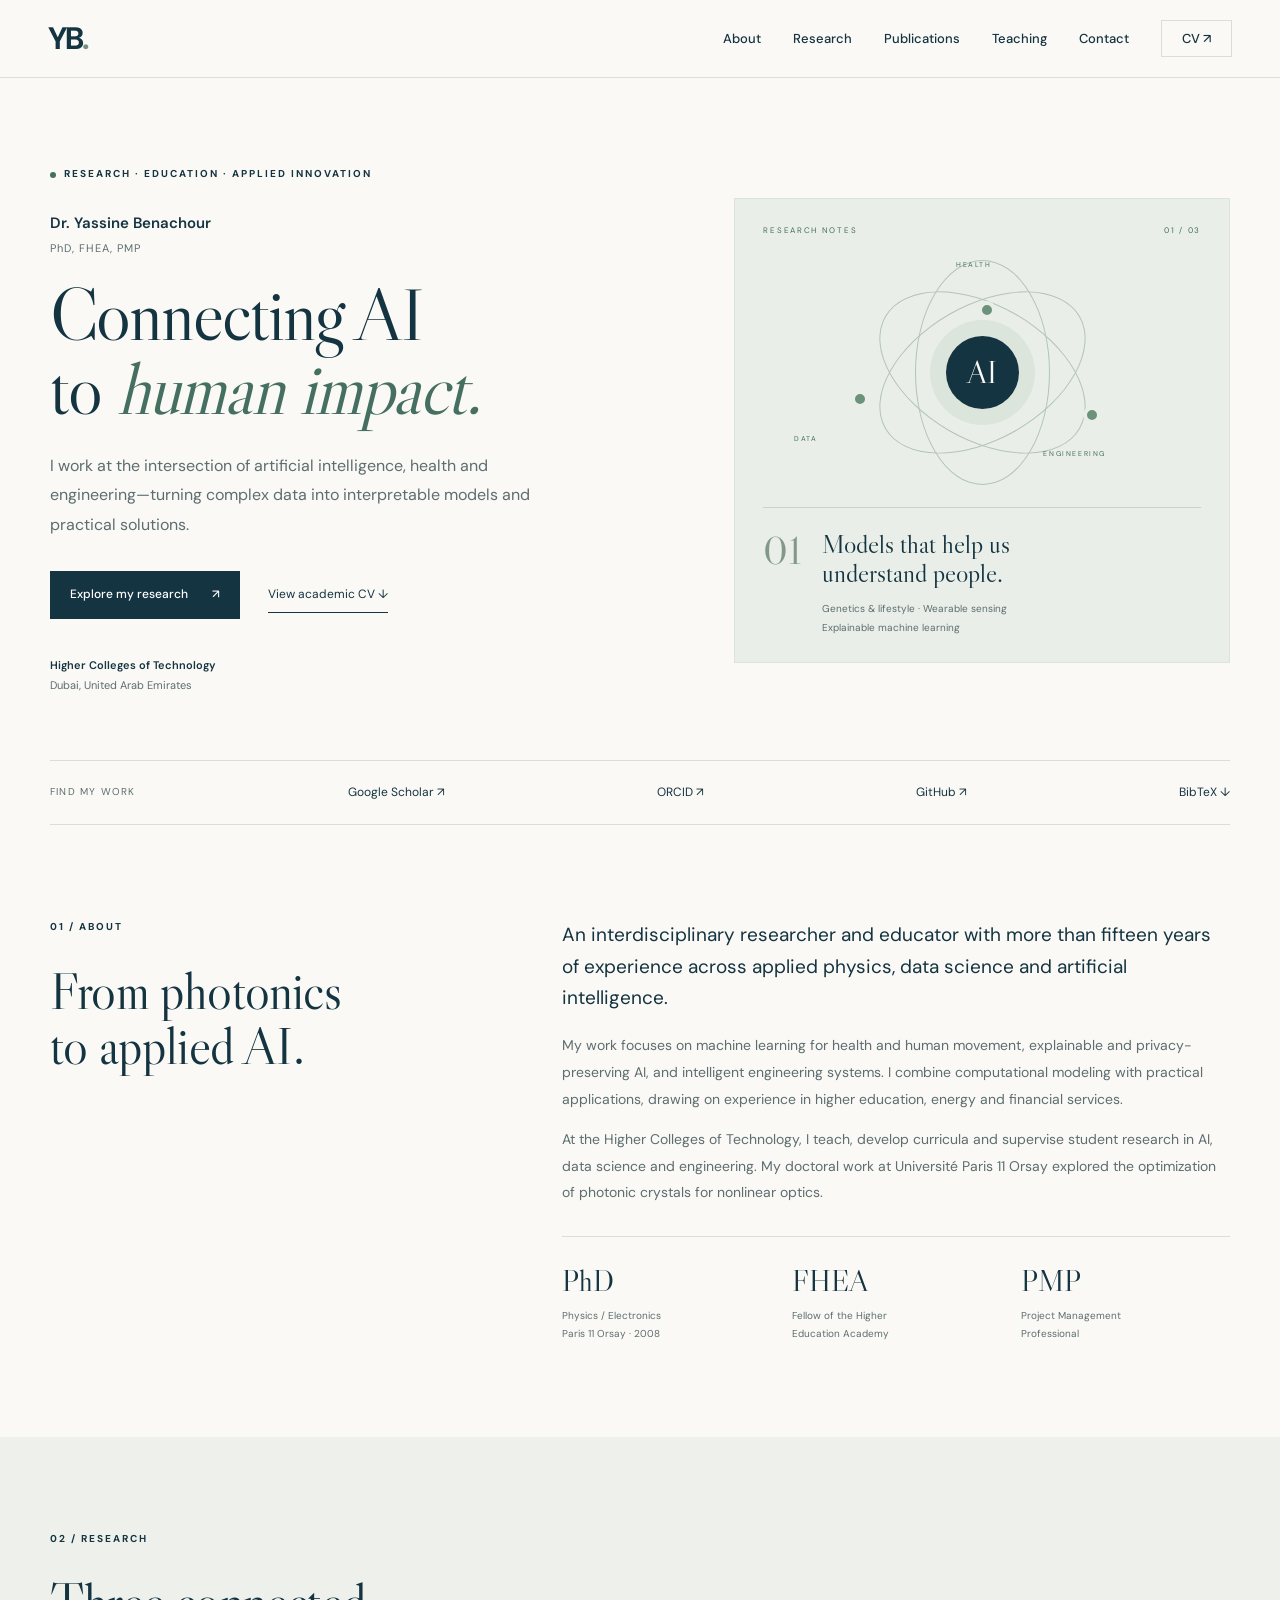
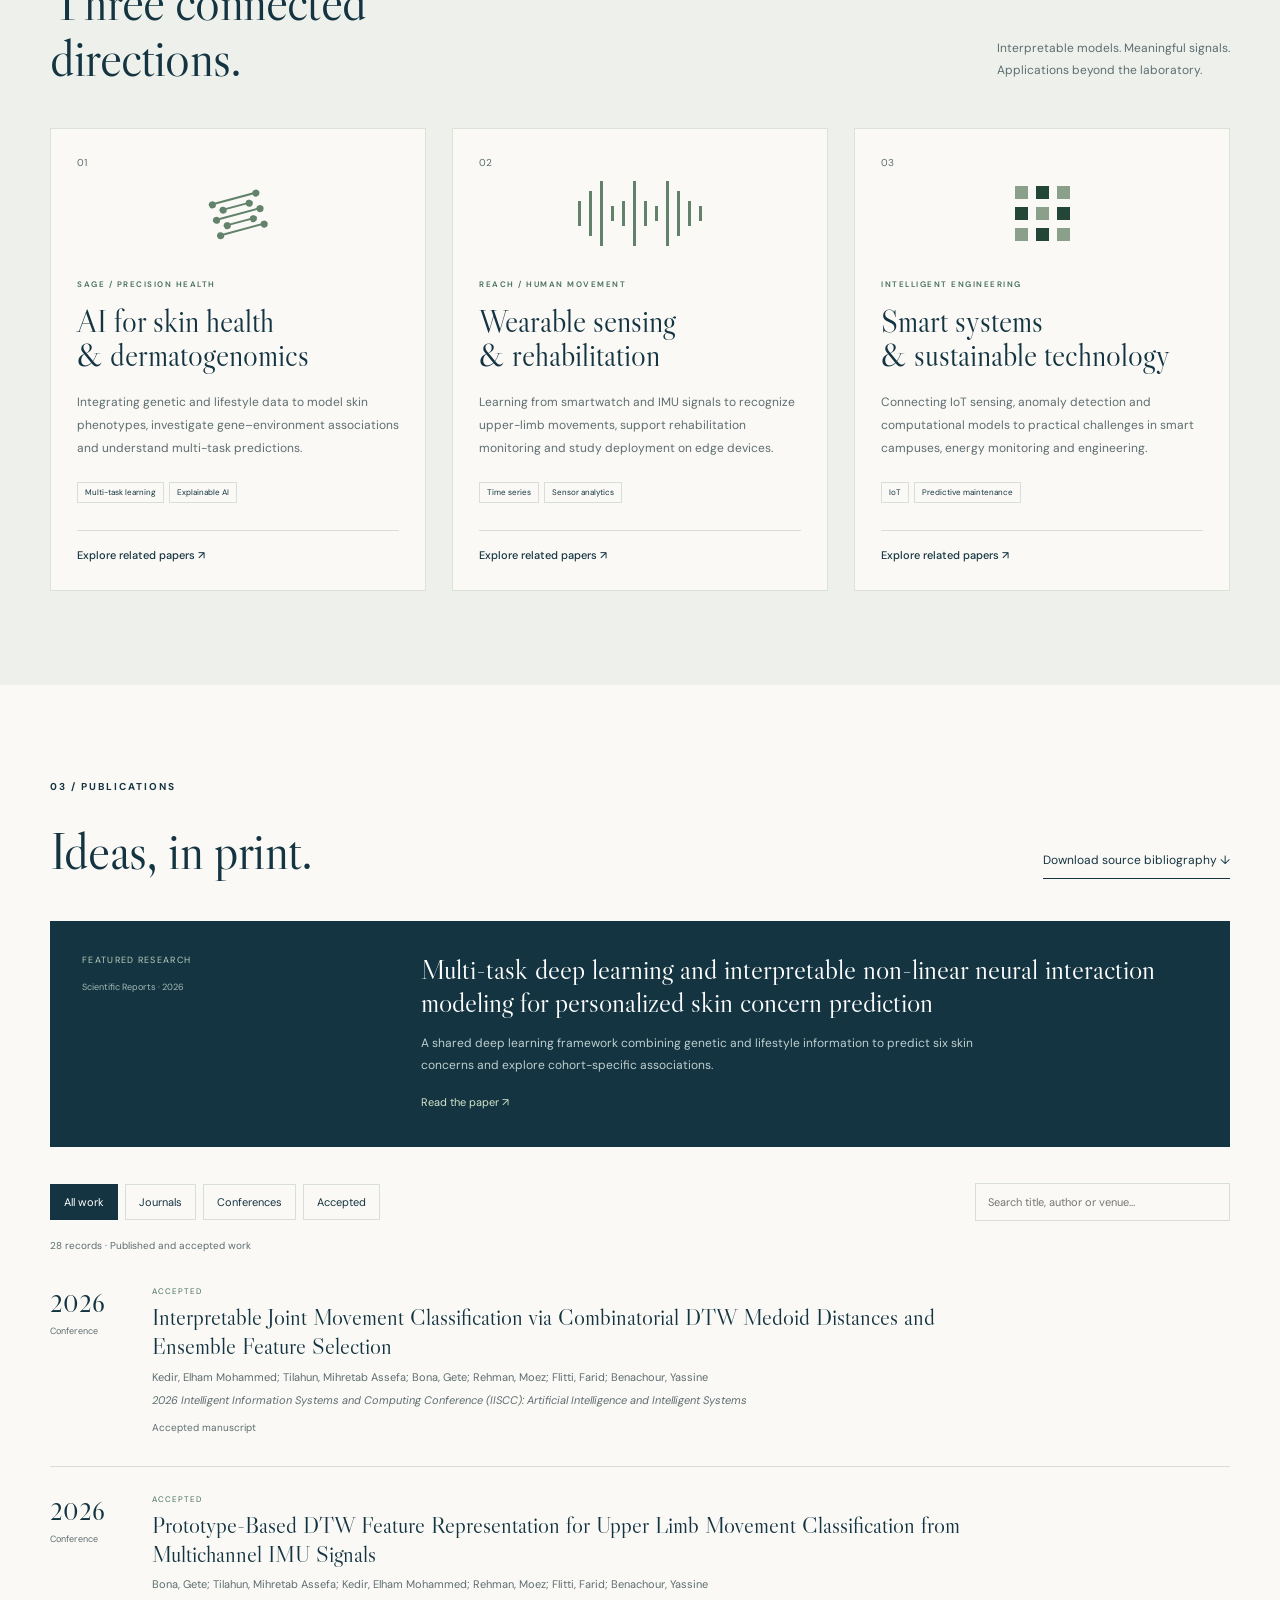
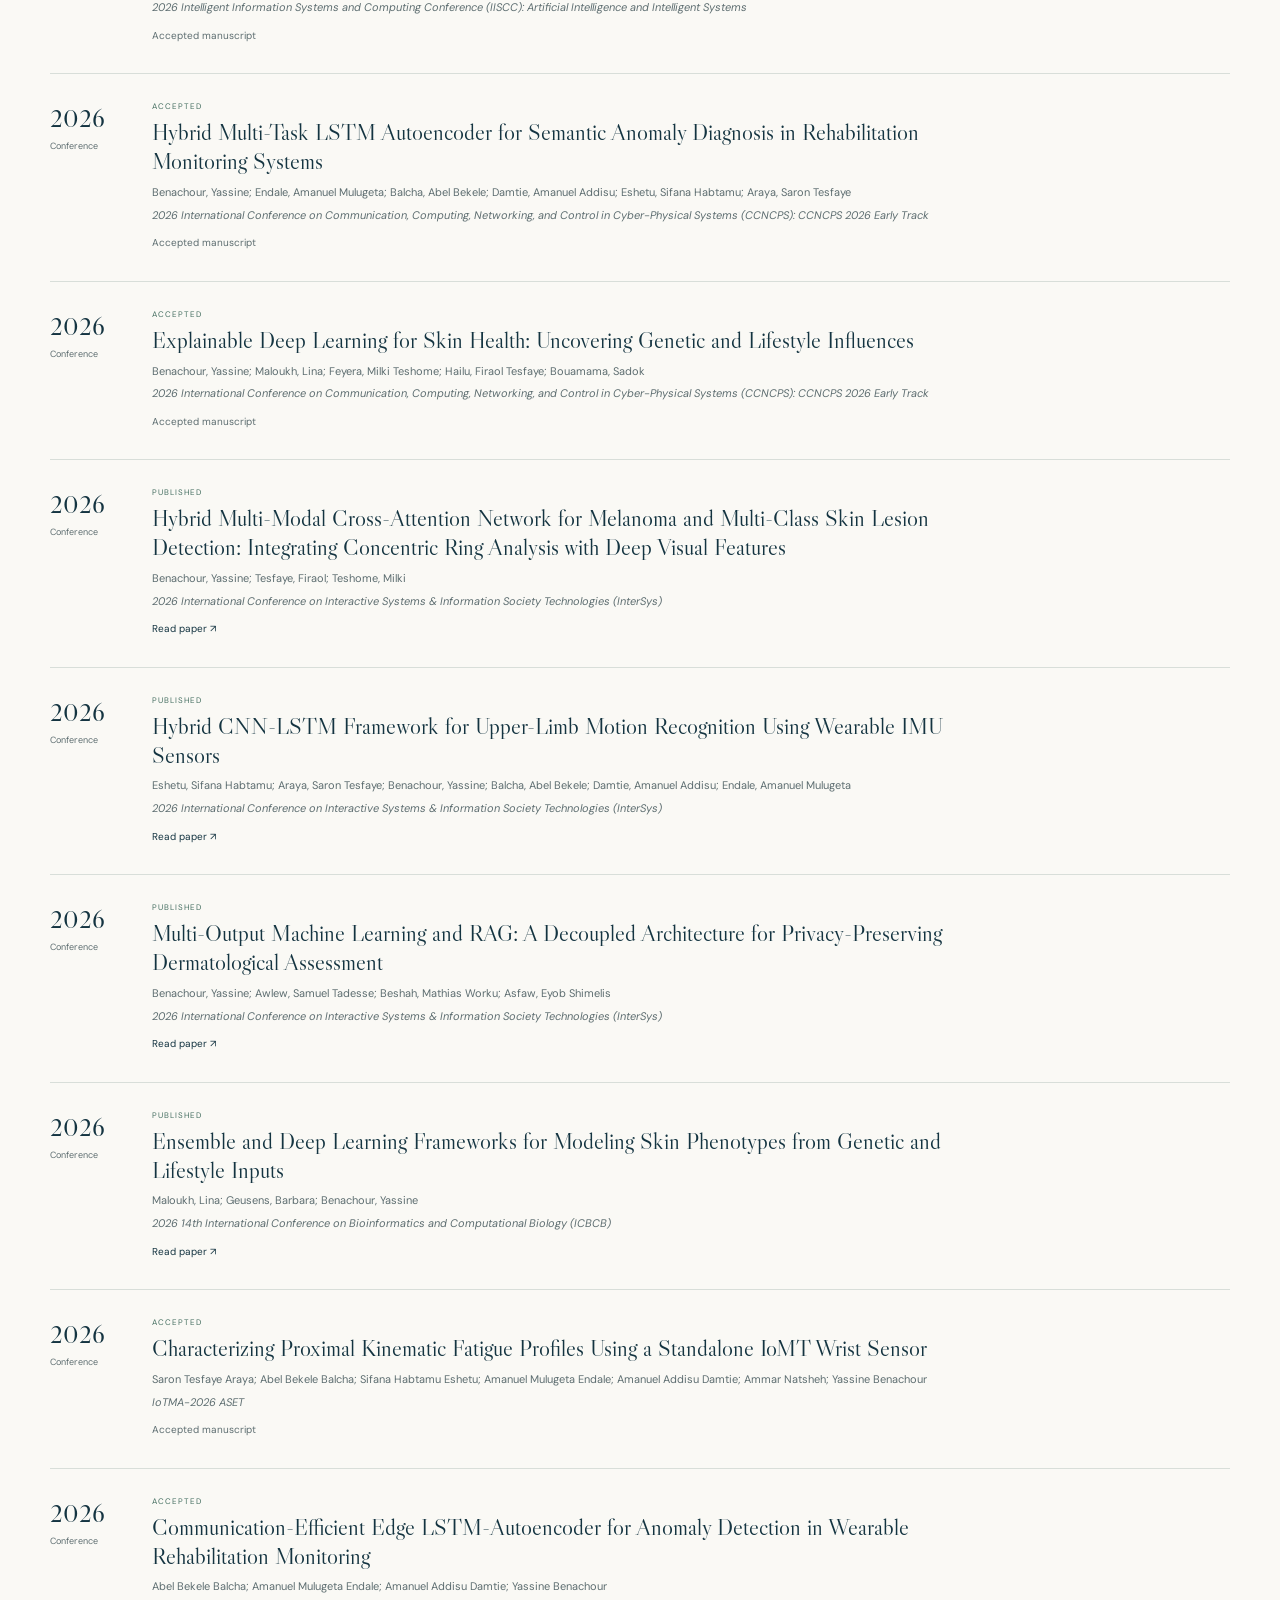
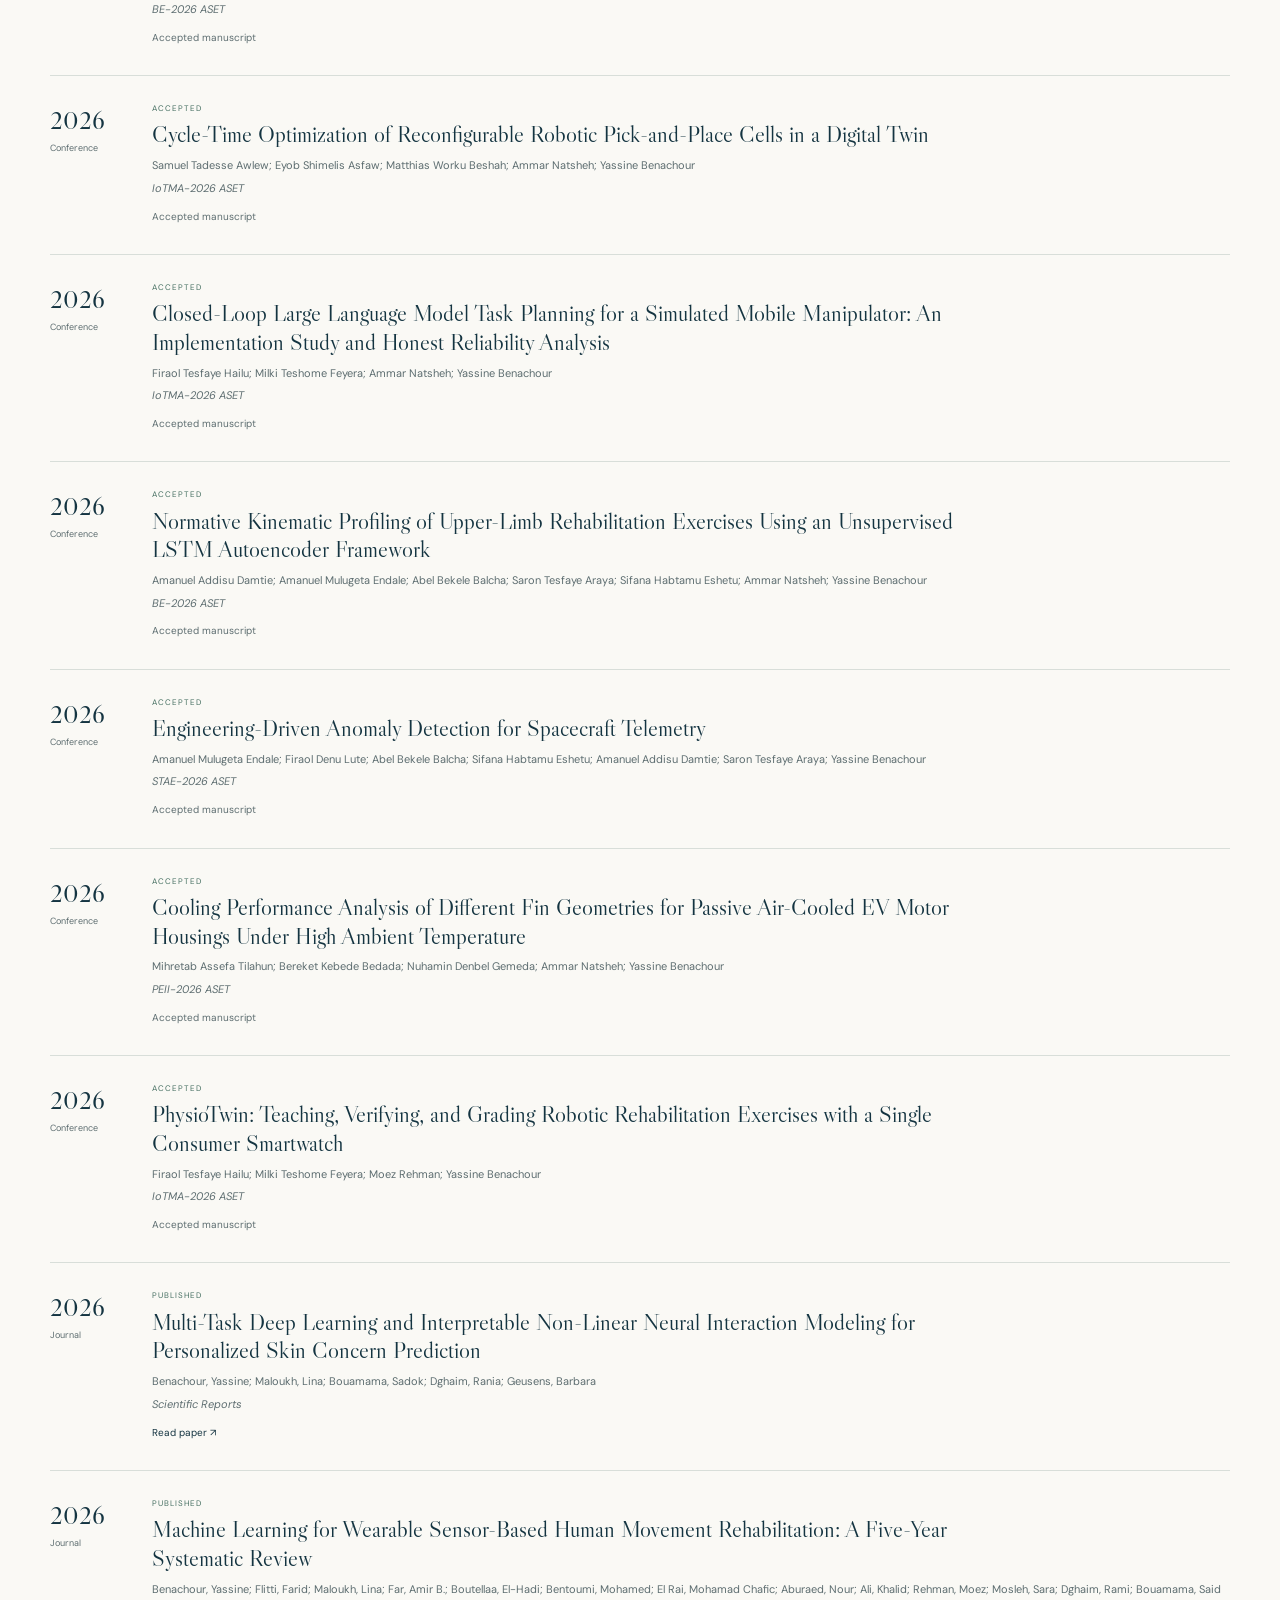
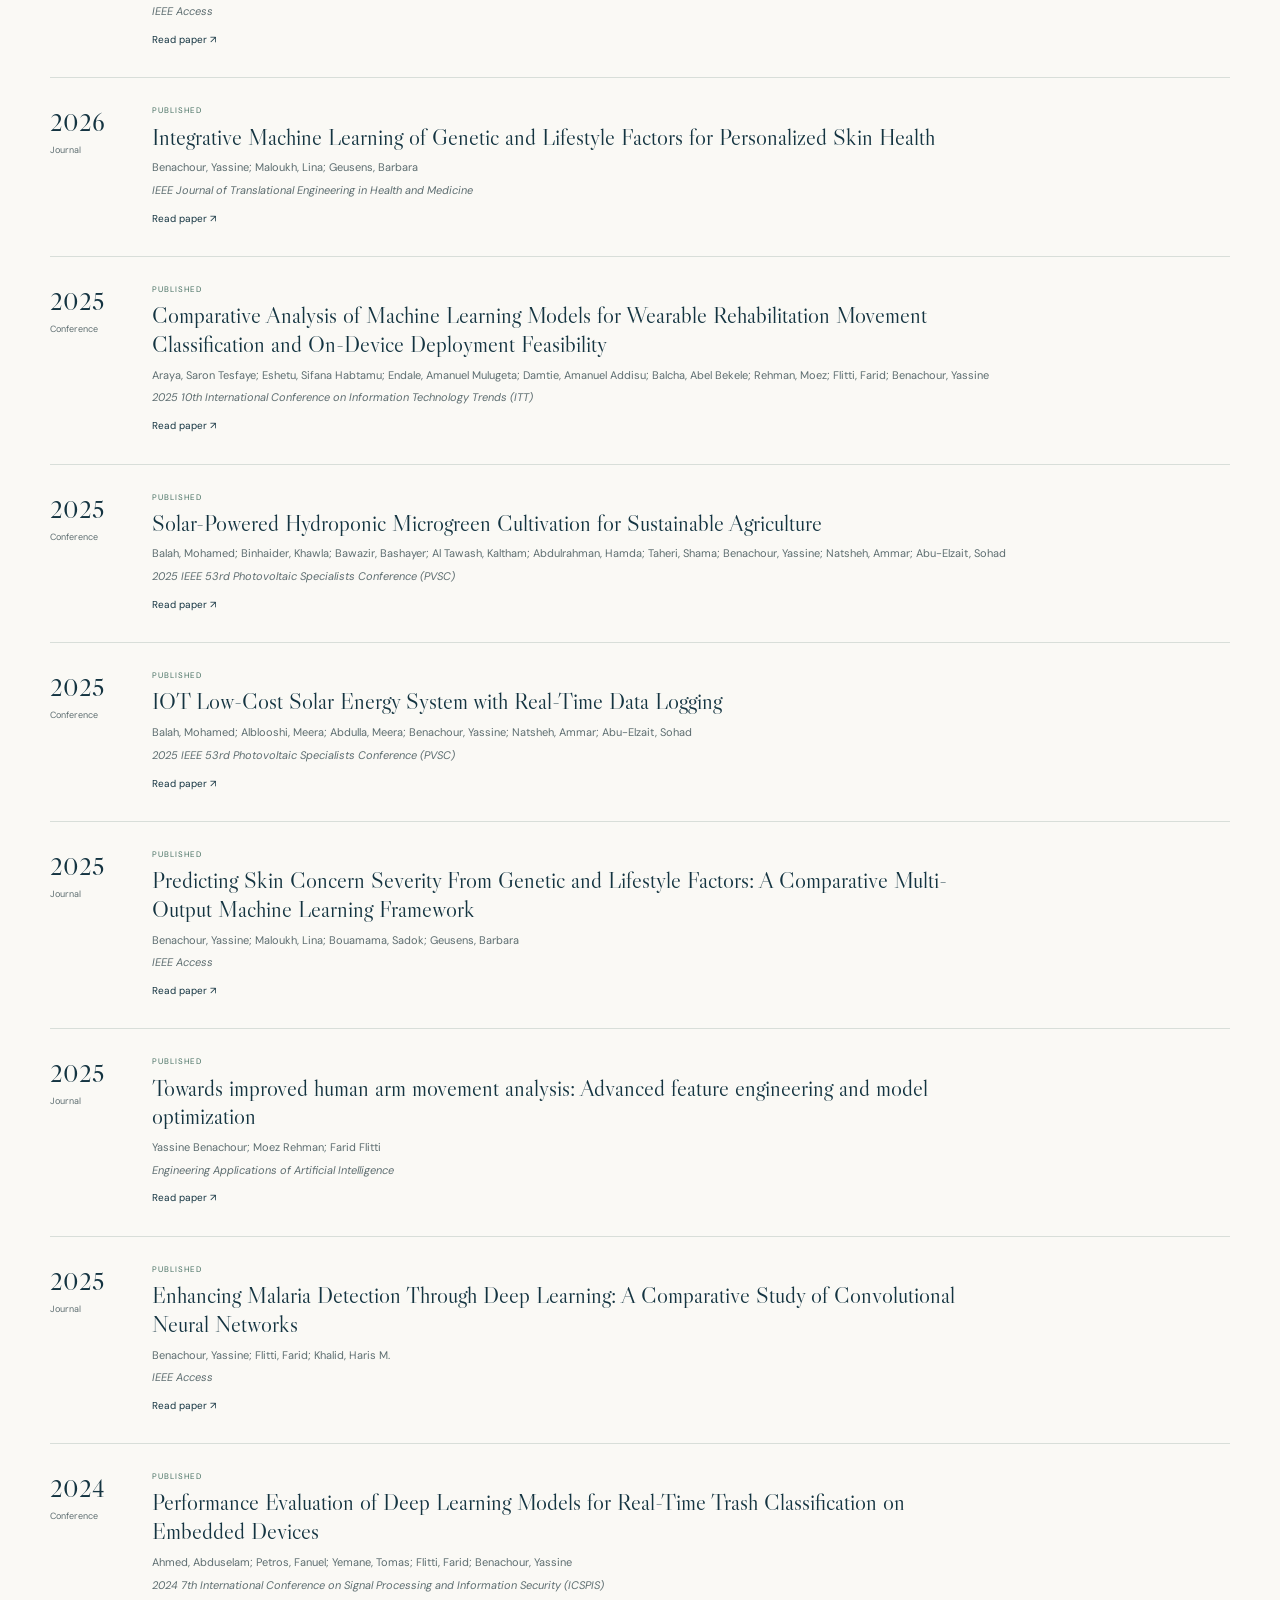
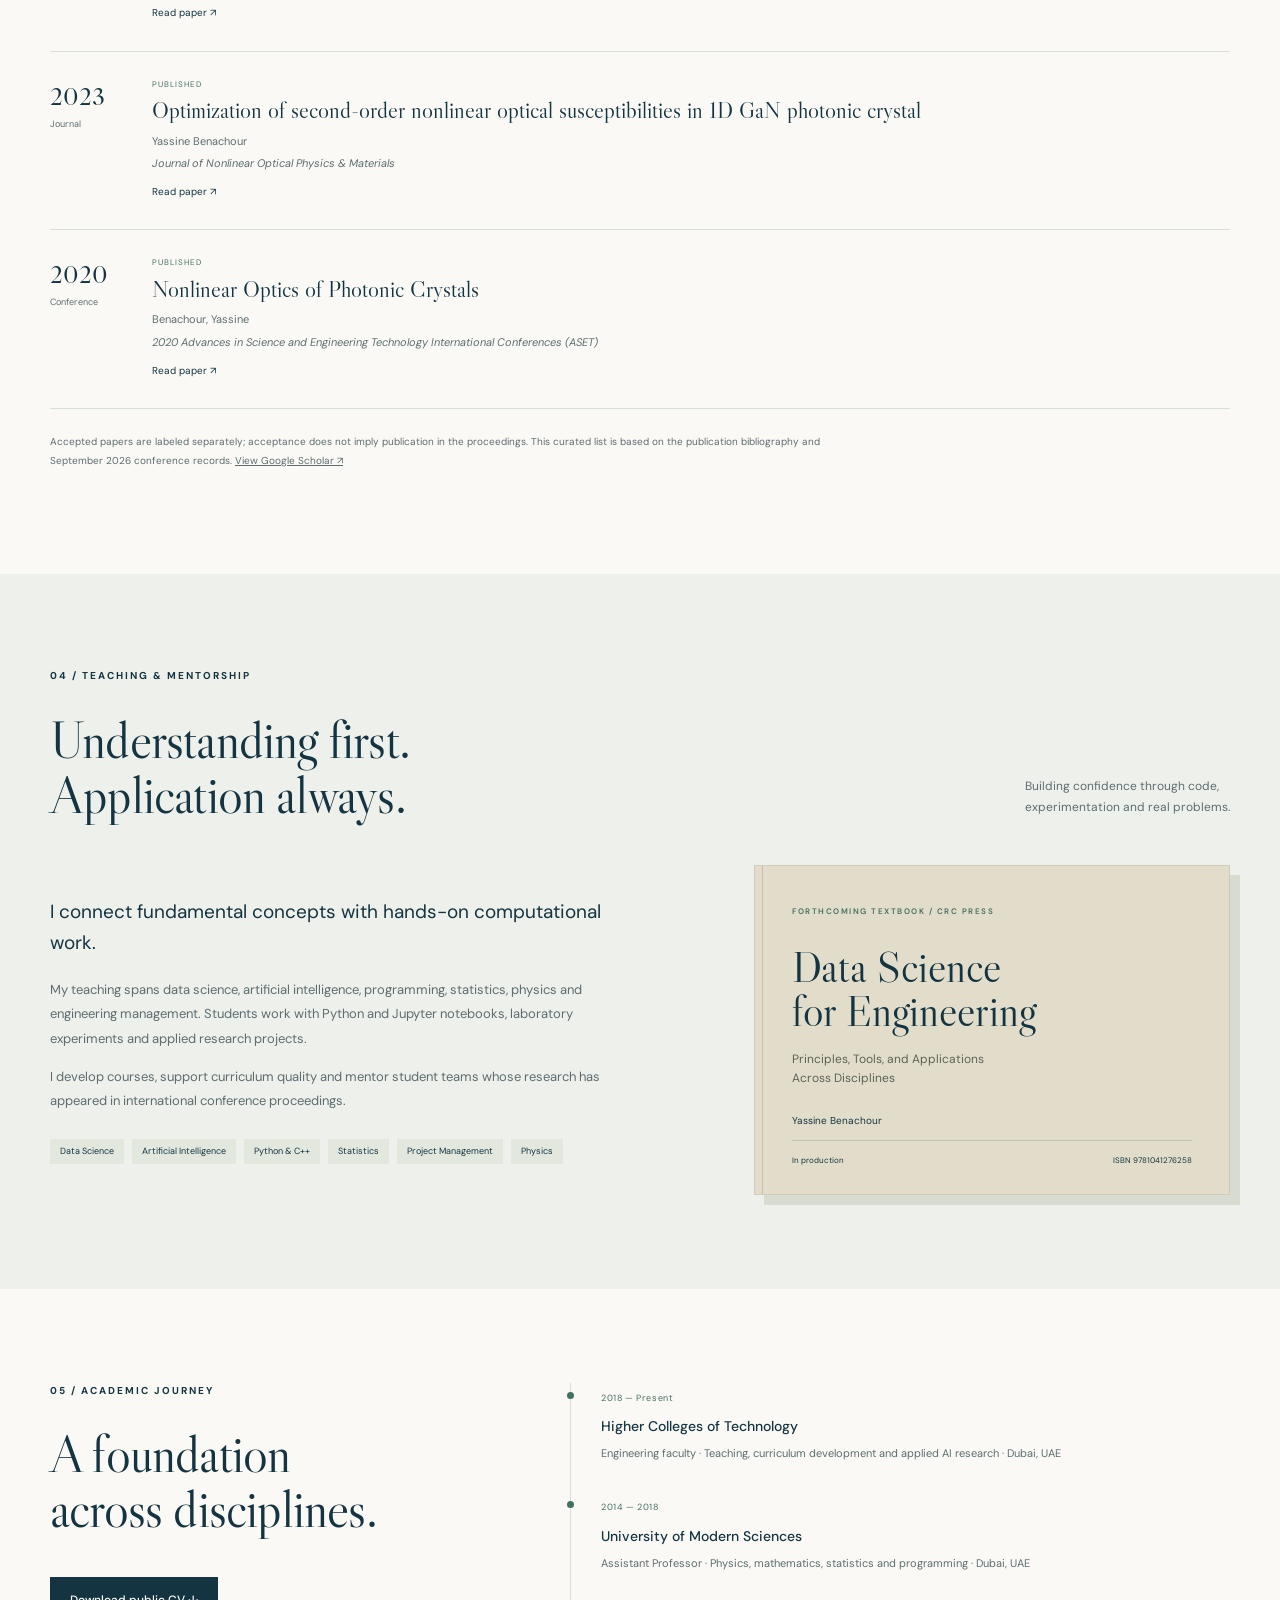
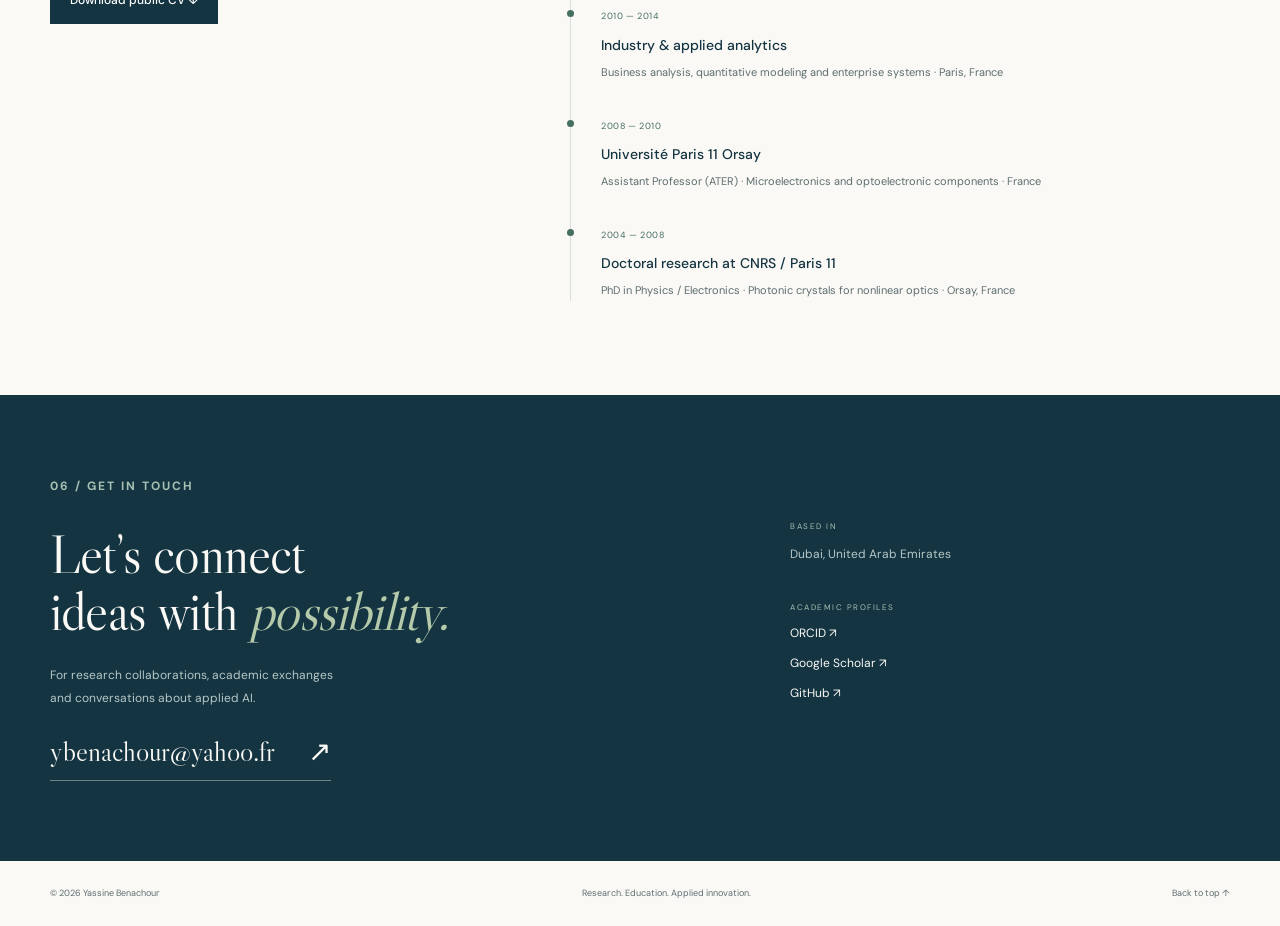
==== index.html @ 1b37aa32 "Add academic website with research, publications, teaching and public CV" ====
<!doctype html>
<html lang="en">
<head>
<meta charset="utf-8"><meta name="viewport" content="width=device-width, initial-scale=1">
<title>Dr. Yassine Benachour | Applied AI & Data Science</title>
<meta name="description" content="Yassine Benachour's research, publications and academic CV. Applied artificial intelligence, precision skin health, wearable rehabilitation and smart engineering systems.">
<meta name="theme-color" content="#133441">
<meta property="og:title" content="Dr. Yassine Benachour — Applied AI & Data Science"><meta property="og:description" content="Research at the intersection of artificial intelligence, health and engineering."><meta property="og:type" content="website">
<link rel="icon" href="favicon.svg" type="image/svg+xml"><link rel="stylesheet" href="styles.css">
<script src="script.js" defer></script>
</head>
<body>
<a class="skip" href="#main">Skip to content</a>
<header class="header"><a class="brand" href="#home" aria-label="Yassine Benachour home">YB<span class="brand-dot">.</span></a><button class="menu-toggle" aria-expanded="false" aria-controls="navigation">Menu <span aria-hidden="true">☰</span></button><nav id="navigation" aria-label="Main navigation"><a href="#about">About</a><a href="#research">Research</a><a href="#publications">Publications</a><a href="#teaching">Teaching</a><a href="#contact">Contact</a><a class="nav-cv" href="Yassine_Benachour_CV.pdf" target="_blank" rel="noopener">CV <span aria-hidden="true">↗</span></a></nav></header>
<main id="main">
<section class="hero wrap" id="home"><div class="hero-copy"><p class="eyebrow"><span></span> Research · Education · Applied innovation</p><p class="intro">Dr. Yassine Benachour <span>PhD, FHEA, PMP</span></p><h1>Connecting AI<br>to <em>human impact.</em></h1><p class="hero-description">I work at the intersection of artificial intelligence, health and engineering—turning complex data into interpretable models and practical solutions.</p><div class="hero-actions"><a class="button" href="#research">Explore my research <span aria-hidden="true">↗</span></a><a class="text-link" href="Yassine_Benachour_CV.pdf" target="_blank" rel="noopener">View academic CV <span aria-hidden="true">↓</span></a></div><p class="affiliation">Higher Colleges of Technology <span>Dubai, United Arab Emirates</span></p></div><aside class="research-note" aria-label="Research focus"><div class="note-top"><span>RESEARCH NOTES</span><span>01 / 03</span></div><div class="orbital" aria-hidden="true"><div class="orbit orbit-one"></div><div class="orbit orbit-two"></div><div class="orbit orbit-three"></div><div class="core">AI</div><span class="satellite sat-one"></span><span class="satellite sat-two"></span><span class="satellite sat-three"></span><span class="orbit-label label-health">HEALTH</span><span class="orbit-label label-data">DATA</span><span class="orbit-label label-engineering">ENGINEERING</span></div><div class="note-bottom"><span class="note-number">01</span><div><h2>Models that help us<br>understand people.</h2><p>Genetics & lifestyle · Wearable sensing<br>Explainable machine learning</p></div></div></aside></section>
<div class="profile-links wrap" aria-label="Academic profiles"><span>Find my work</span><a href="https://scholar.google.com/citations?user=nbWX6e0AAAAJ" target="_blank" rel="noopener noreferrer">Google Scholar ↗</a><a href="https://orcid.org/0000-0003-3141-0830" target="_blank" rel="noopener noreferrer">ORCID ↗</a><a href="https://github.com/ybenachour" target="_blank" rel="noopener noreferrer">GitHub ↗</a><a href="publications.bib" download>BibTeX ↓</a></div>
<section class="section wrap about" id="about"><div><p class="eyebrow">01 / About</p><h2>From photonics<br>to applied AI.</h2></div><div class="about-body"><p class="lead">An interdisciplinary researcher and educator with more than fifteen years of experience across applied physics, data science and artificial intelligence.</p><p>My work focuses on machine learning for health and human movement, explainable and privacy-preserving AI, and intelligent engineering systems. I combine computational modeling with practical applications, drawing on experience in higher education, energy and financial services.</p><p>At the Higher Colleges of Technology, I teach, develop curricula and supervise student research in AI, data science and engineering. My doctoral work at Université Paris 11 Orsay explored the optimization of photonic crystals for nonlinear optics.</p><div class="credentials"><div><strong>PhD</strong><span>Physics / Electronics<br>Paris 11 Orsay · 2008</span></div><div><strong>FHEA</strong><span>Fellow of the Higher<br>Education Academy</span></div><div><strong>PMP</strong><span>Project Management<br>Professional</span></div></div></div></section>
<section class="research-section" id="research"><div class="wrap section"><div class="section-heading"><div><p class="eyebrow">02 / Research</p><h2>Three connected<br>directions.</h2></div><p>Interpretable models. Meaningful signals.<br>Applications beyond the laboratory.</p></div><div class="research-grid"><article class="research-card"><span class="card-number">01</span><div class="mini-visual gene" aria-hidden="true"><i></i><i></i><i></i><i></i><i></i></div><p class="small-label">SAGE / Precision health</p><h3>AI for skin health<br>& dermatogenomics</h3><p>Integrating genetic and lifestyle data to model skin phenotypes, investigate gene–environment associations and understand multi-task predictions.</p><div class="tags"><span>Multi-task learning</span><span>Explainable AI</span></div><a href="#publications" class="research-filter" data-query="skin">Explore related papers ↗</a></article><article class="research-card"><span class="card-number">02</span><div class="mini-visual waveform" aria-hidden="true"><i></i><i></i><i></i><i></i><i></i><i></i><i></i><i></i><i></i><i></i><i></i><i></i></div><p class="small-label">REACH / Human movement</p><h3>Wearable sensing<br>& rehabilitation</h3><p>Learning from smartwatch and IMU signals to recognize upper-limb movements, support rehabilitation monitoring and study deployment on edge devices.</p><div class="tags"><span>Time series</span><span>Sensor analytics</span></div><a href="#publications" class="research-filter" data-query="rehabilitation">Explore related papers ↗</a></article><article class="research-card"><span class="card-number">03</span><div class="mini-visual matrix" aria-hidden="true"><i></i><i></i><i></i><i></i><i></i><i></i><i></i><i></i><i></i></div><p class="small-label">Intelligent engineering</p><h3>Smart systems<br>& sustainable technology</h3><p>Connecting IoT sensing, anomaly detection and computational models to practical challenges in smart campuses, energy monitoring and engineering.</p><div class="tags"><span>IoT</span><span>Predictive maintenance</span></div><a href="#publications" class="research-filter" data-query="solar">Explore related papers ↗</a></article></div></div></section>
<section class="section wrap" id="publications"><div class="section-heading"><div><p class="eyebrow">03 / Publications</p><h2>Ideas, in print.</h2></div><a class="text-link" href="publications.bib" download>Download source bibliography ↓</a></div><div class="featured-paper"><div class="featured-label">Featured research<span>Scientific Reports · 2026</span></div><div><h3>Multi-task deep learning and interpretable non-linear neural interaction modeling for personalized skin concern prediction</h3><p>A shared deep learning framework combining genetic and lifestyle information to predict six skin concerns and explore cohort-specific associations.</p><a href="https://doi.org/10.1038/s41598-026-64005-w" target="_blank" rel="noopener noreferrer">Read the paper ↗</a></div></div><div class="publication-tools"><div class="filters" role="group" aria-label="Filter publications"><button class="active" data-filter="All" aria-pressed="true">All work</button><button data-filter="Journal" aria-pressed="false">Journals</button><button data-filter="Conference" aria-pressed="false">Conferences</button><button data-filter="Accepted" aria-pressed="false">Accepted</button></div><label class="search"><span class="sr-only">Search publications</span><input type="search" id="publication-search" placeholder="Search title, author or venue…"></label></div><p id="result-count" class="result-count" aria-live="polite">28 records · Published and accepted work</p><div id="publication-list"><article class="publication" data-type="Conference" data-status="Accepted"><div class="pub-year">2026<span>Conference</span></div><div><div class="pub-status">Accepted</div><h3>Interpretable Joint Movement Classification via Combinatorial DTW Medoid Distances and Ensemble Feature Selection</h3><p class="authors">Kedir, Elham Mohammed; Tilahun, Mihretab Assefa; Bona, Gete; Rehman, Moez; Flitti, Farid; Benachour, Yassine</p><p class="venue">2026 Intelligent Information Systems and Computing Conference (IISCC): Artificial Intelligence and Intelligent Systems</p><span class="awaiting">Accepted manuscript</span></div></article>
<article class="publication" data-type="Conference" data-status="Accepted"><div class="pub-year">2026<span>Conference</span></div><div><div class="pub-status">Accepted</div><h3>Prototype-Based DTW Feature Representation for Upper Limb Movement Classification from Multichannel IMU Signals</h3><p class="authors">Bona, Gete; Tilahun, Mihretab Assefa; Kedir, Elham Mohammed; Rehman, Moez; Flitti, Farid; Benachour, Yassine</p><p class="venue">2026 Intelligent Information Systems and Computing Conference (IISCC): Artificial Intelligence and Intelligent Systems</p><span class="awaiting">Accepted manuscript</span></div></article>
<article class="publication" data-type="Conference" data-status="Accepted"><div class="pub-year">2026<span>Conference</span></div><div><div class="pub-status">Accepted</div><h3>Hybrid Multi-Task LSTM Autoencoder for Semantic Anomaly Diagnosis in Rehabilitation Monitoring Systems</h3><p class="authors">Benachour, Yassine; Endale, Amanuel Mulugeta; Balcha, Abel Bekele; Damtie, Amanuel Addisu; Eshetu, Sifana Habtamu; Araya, Saron Tesfaye</p><p class="venue">2026 International Conference on Communication, Computing, Networking, and Control in Cyber-Physical Systems (CCNCPS): CCNCPS 2026 Early Track</p><span class="awaiting">Accepted manuscript</span></div></article>
<article class="publication" data-type="Conference" data-status="Accepted"><div class="pub-year">2026<span>Conference</span></div><div><div class="pub-status">Accepted</div><h3>Explainable Deep Learning for Skin Health: Uncovering Genetic and Lifestyle Influences</h3><p class="authors">Benachour, Yassine; Maloukh, Lina; Feyera, Milki Teshome; Hailu, Firaol Tesfaye; Bouamama, Sadok</p><p class="venue">2026 International Conference on Communication, Computing, Networking, and Control in Cyber-Physical Systems (CCNCPS): CCNCPS 2026 Early Track</p><span class="awaiting">Accepted manuscript</span></div></article>
<article class="publication" data-type="Conference" data-status="Published"><div class="pub-year">2026<span>Conference</span></div><div><div class="pub-status">Published</div><h3>Hybrid Multi-Modal Cross-Attention Network for Melanoma and Multi-Class Skin Lesion Detection: Integrating Concentric Ring Analysis with Deep Visual Features</h3><p class="authors">Benachour, Yassine; Tesfaye, Firaol; Teshome, Milki</p><p class="venue">2026 International Conference on Interactive Systems &amp; Information Society Technologies (InterSys)</p><a href="https://doi.org/10.1109/InterSys69825.2026.11565202" target="_blank" rel="noopener noreferrer">Read paper <span aria-hidden="true">↗</span></a></div></article>
<article class="publication" data-type="Conference" data-status="Published"><div class="pub-year">2026<span>Conference</span></div><div><div class="pub-status">Published</div><h3>Hybrid CNN-LSTM Framework for Upper-Limb Motion Recognition Using Wearable IMU Sensors</h3><p class="authors">Eshetu, Sifana Habtamu; Araya, Saron Tesfaye; Benachour, Yassine; Balcha, Abel Bekele; Damtie, Amanuel Addisu; Endale, Amanuel Mulugeta</p><p class="venue">2026 International Conference on Interactive Systems &amp; Information Society Technologies (InterSys)</p><a href="https://doi.org/10.1109/InterSys69825.2026.11565250" target="_blank" rel="noopener noreferrer">Read paper <span aria-hidden="true">↗</span></a></div></article>
<article class="publication" data-type="Conference" data-status="Published"><div class="pub-year">2026<span>Conference</span></div><div><div class="pub-status">Published</div><h3>Multi-Output Machine Learning and RAG: A Decoupled Architecture for Privacy-Preserving Dermatological Assessment</h3><p class="authors">Benachour, Yassine; Awlew, Samuel Tadesse; Beshah, Mathias Worku; Asfaw, Eyob Shimelis</p><p class="venue">2026 International Conference on Interactive Systems &amp; Information Society Technologies (InterSys)</p><a href="https://doi.org/10.1109/InterSys69825.2026.11565291" target="_blank" rel="noopener noreferrer">Read paper <span aria-hidden="true">↗</span></a></div></article>
<article class="publication" data-type="Conference" data-status="Published"><div class="pub-year">2026<span>Conference</span></div><div><div class="pub-status">Published</div><h3>Ensemble and Deep Learning Frameworks for Modeling Skin Phenotypes from Genetic and Lifestyle Inputs</h3><p class="authors">Maloukh, Lina; Geusens, Barbara; Benachour, Yassine</p><p class="venue">2026 14th International Conference on Bioinformatics and Computational Biology (ICBCB)</p><a href="https://doi.org/10.1109/ICBCB69424.2026.11621083" target="_blank" rel="noopener noreferrer">Read paper <span aria-hidden="true">↗</span></a></div></article>
<article class="publication" data-type="Conference" data-status="Accepted"><div class="pub-year">2026<span>Conference</span></div><div><div class="pub-status">Accepted</div><h3>Characterizing Proximal Kinematic Fatigue Profiles Using a Standalone IoMT Wrist Sensor</h3><p class="authors">Saron Tesfaye Araya; Abel Bekele Balcha; Sifana Habtamu Eshetu; Amanuel Mulugeta Endale; Amanuel Addisu Damtie; Ammar Natsheh; Yassine Benachour</p><p class="venue">IoTMA-2026 ASET</p><span class="awaiting">Accepted manuscript</span></div></article>
<article class="publication" data-type="Conference" data-status="Accepted"><div class="pub-year">2026<span>Conference</span></div><div><div class="pub-status">Accepted</div><h3>Communication-Efficient Edge LSTM-Autoencoder for Anomaly Detection in Wearable Rehabilitation Monitoring</h3><p class="authors">Abel Bekele Balcha; Amanuel Mulugeta Endale; Amanuel Addisu Damtie; Yassine Benachour</p><p class="venue">BE-2026 ASET</p><span class="awaiting">Accepted manuscript</span></div></article>
<article class="publication" data-type="Conference" data-status="Accepted"><div class="pub-year">2026<span>Conference</span></div><div><div class="pub-status">Accepted</div><h3>Cycle-Time Optimization of Reconfigurable Robotic Pick-and-Place Cells in a Digital Twin</h3><p class="authors">Samuel Tadesse Awlew; Eyob Shimelis Asfaw; Matthias Worku Beshah; Ammar Natsheh; Yassine Benachour</p><p class="venue">IoTMA-2026 ASET</p><span class="awaiting">Accepted manuscript</span></div></article>
<article class="publication" data-type="Conference" data-status="Accepted"><div class="pub-year">2026<span>Conference</span></div><div><div class="pub-status">Accepted</div><h3>Closed-Loop Large Language Model Task Planning for a Simulated Mobile Manipulator: An Implementation Study and Honest Reliability Analysis</h3><p class="authors">Firaol Tesfaye Hailu; Milki Teshome Feyera; Ammar Natsheh; Yassine Benachour</p><p class="venue">IoTMA-2026 ASET</p><span class="awaiting">Accepted manuscript</span></div></article>
<article class="publication" data-type="Conference" data-status="Accepted"><div class="pub-year">2026<span>Conference</span></div><div><div class="pub-status">Accepted</div><h3>Normative Kinematic Profiling of Upper-Limb Rehabilitation Exercises Using an Unsupervised LSTM Autoencoder Framework</h3><p class="authors">Amanuel Addisu Damtie; Amanuel Mulugeta Endale; Abel Bekele Balcha; Saron Tesfaye Araya; Sifana Habtamu Eshetu; Ammar Natsheh; Yassine Benachour</p><p class="venue">BE-2026 ASET</p><span class="awaiting">Accepted manuscript</span></div></article>
<article class="publication" data-type="Conference" data-status="Accepted"><div class="pub-year">2026<span>Conference</span></div><div><div class="pub-status">Accepted</div><h3>Engineering-Driven Anomaly Detection for Spacecraft Telemetry</h3><p class="authors">Amanuel Mulugeta Endale; Firaol Denu Lute; Abel Bekele Balcha; Sifana Habtamu Eshetu; Amanuel Addisu Damtie; Saron Tesfaye Araya; Yassine Benachour</p><p class="venue">STAE-2026 ASET</p><span class="awaiting">Accepted manuscript</span></div></article>
<article class="publication" data-type="Conference" data-status="Accepted"><div class="pub-year">2026<span>Conference</span></div><div><div class="pub-status">Accepted</div><h3>Cooling Performance Analysis of Different Fin Geometries for Passive Air-Cooled EV Motor Housings Under High Ambient Temperature</h3><p class="authors">Mihretab Assefa Tilahun; Bereket Kebede Bedada; Nuhamin Denbel Gemeda; Ammar Natsheh; Yassine Benachour</p><p class="venue">PEII-2026 ASET</p><span class="awaiting">Accepted manuscript</span></div></article>
<article class="publication" data-type="Conference" data-status="Accepted"><div class="pub-year">2026<span>Conference</span></div><div><div class="pub-status">Accepted</div><h3>PhysioTwin: Teaching, Verifying, and Grading Robotic Rehabilitation Exercises with a Single Consumer Smartwatch</h3><p class="authors">Firaol Tesfaye Hailu; Milki Teshome Feyera; Moez Rehman; Yassine Benachour</p><p class="venue">IoTMA-2026 ASET</p><span class="awaiting">Accepted manuscript</span></div></article>
<article class="publication" data-type="Journal" data-status="Published"><div class="pub-year">2026<span>Journal</span></div><div><div class="pub-status">Published</div><h3>Multi-Task Deep Learning and Interpretable Non-Linear Neural Interaction Modeling for Personalized Skin Concern Prediction</h3><p class="authors">Benachour, Yassine; Maloukh, Lina; Bouamama, Sadok; Dghaim, Rania; Geusens, Barbara</p><p class="venue">Scientific Reports</p><a href="https://doi.org/10.1038/s41598-026-64005-w" target="_blank" rel="noopener noreferrer">Read paper <span aria-hidden="true">↗</span></a></div></article>
<article class="publication" data-type="Journal" data-status="Published"><div class="pub-year">2026<span>Journal</span></div><div><div class="pub-status">Published</div><h3>Machine Learning for Wearable Sensor-Based Human Movement Rehabilitation: A Five-Year Systematic Review</h3><p class="authors">Benachour, Yassine; Flitti, Farid; Maloukh, Lina; Far, Amir B.; Boutellaa, El-Hadi; Bentoumi, Mohamed; El Rai, Mohamad Chafic; Aburaed, Nour; Ali, Khalid; Rehman, Moez; Mosleh, Sara; Dghaim, Rami; Bouamama, Said</p><p class="venue">IEEE Access</p><a href="https://doi.org/10.1109/ACCESS.2026.3707566" target="_blank" rel="noopener noreferrer">Read paper <span aria-hidden="true">↗</span></a></div></article>
<article class="publication" data-type="Journal" data-status="Published"><div class="pub-year">2026<span>Journal</span></div><div><div class="pub-status">Published</div><h3>Integrative Machine Learning of Genetic and Lifestyle Factors for Personalized Skin Health</h3><p class="authors">Benachour, Yassine; Maloukh, Lina; Geusens, Barbara</p><p class="venue">IEEE Journal of Translational Engineering in Health and Medicine</p><a href="https://doi.org/10.1109/JTEHM.2026.3675676" target="_blank" rel="noopener noreferrer">Read paper <span aria-hidden="true">↗</span></a></div></article>
<article class="publication" data-type="Conference" data-status="Published"><div class="pub-year">2025<span>Conference</span></div><div><div class="pub-status">Published</div><h3>Comparative Analysis of Machine Learning Models for Wearable Rehabilitation Movement Classification and On-Device Deployment Feasibility</h3><p class="authors">Araya, Saron Tesfaye; Eshetu, Sifana Habtamu; Endale, Amanuel Mulugeta; Damtie, Amanuel Addisu; Balcha, Abel Bekele; Rehman, Moez; Flitti, Farid; Benachour, Yassine</p><p class="venue">2025 10th International Conference on Information Technology Trends (ITT)</p><a href="https://doi.org/10.1109/ITT69610.2025.11352905" target="_blank" rel="noopener noreferrer">Read paper <span aria-hidden="true">↗</span></a></div></article>
<article class="publication" data-type="Conference" data-status="Published"><div class="pub-year">2025<span>Conference</span></div><div><div class="pub-status">Published</div><h3>Solar-Powered Hydroponic Microgreen Cultivation for Sustainable Agriculture</h3><p class="authors">Balah, Mohamed; Binhaider, Khawla; Bawazir, Bashayer; Al Tawash, Kaltham; Abdulrahman, Hamda; Taheri, Shama; Benachour, Yassine; Natsheh, Ammar; Abu-Elzait, Sohad</p><p class="venue">2025 IEEE 53rd Photovoltaic Specialists Conference (PVSC)</p><a href="https://doi.org/10.1109/PVSC59419.2025.11132639" target="_blank" rel="noopener noreferrer">Read paper <span aria-hidden="true">↗</span></a></div></article>
<article class="publication" data-type="Conference" data-status="Published"><div class="pub-year">2025<span>Conference</span></div><div><div class="pub-status">Published</div><h3>IOT Low-Cost Solar Energy System with Real-Time Data Logging</h3><p class="authors">Balah, Mohamed; Alblooshi, Meera; Abdulla, Meera; Benachour, Yassine; Natsheh, Ammar; Abu-Elzait, Sohad</p><p class="venue">2025 IEEE 53rd Photovoltaic Specialists Conference (PVSC)</p><a href="https://doi.org/10.1109/PVSC59419.2025.11132796" target="_blank" rel="noopener noreferrer">Read paper <span aria-hidden="true">↗</span></a></div></article>
<article class="publication" data-type="Journal" data-status="Published"><div class="pub-year">2025<span>Journal</span></div><div><div class="pub-status">Published</div><h3>Predicting Skin Concern Severity From Genetic and Lifestyle Factors: A Comparative Multi-Output Machine Learning Framework</h3><p class="authors">Benachour, Yassine; Maloukh, Lina; Bouamama, Sadok; Geusens, Barbara</p><p class="venue">IEEE Access</p><a href="https://doi.org/10.1109/ACCESS.2025.3641629" target="_blank" rel="noopener noreferrer">Read paper <span aria-hidden="true">↗</span></a></div></article>
<article class="publication" data-type="Journal" data-status="Published"><div class="pub-year">2025<span>Journal</span></div><div><div class="pub-status">Published</div><h3>Towards improved human arm movement analysis: Advanced feature engineering and model optimization</h3><p class="authors">Yassine Benachour; Moez Rehman; Farid Flitti</p><p class="venue">Engineering Applications of Artificial Intelligence</p><a href="https://doi.org/10.1016/j.engappai.2025.111194" target="_blank" rel="noopener noreferrer">Read paper <span aria-hidden="true">↗</span></a></div></article>
<article class="publication" data-type="Journal" data-status="Published"><div class="pub-year">2025<span>Journal</span></div><div><div class="pub-status">Published</div><h3>Enhancing Malaria Detection Through Deep Learning: A Comparative Study of Convolutional Neural Networks</h3><p class="authors">Benachour, Yassine; Flitti, Farid; Khalid, Haris M.</p><p class="venue">IEEE Access</p><a href="https://doi.org/10.1109/ACCESS.2025.3542160" target="_blank" rel="noopener noreferrer">Read paper <span aria-hidden="true">↗</span></a></div></article>
<article class="publication" data-type="Conference" data-status="Published"><div class="pub-year">2024<span>Conference</span></div><div><div class="pub-status">Published</div><h3>Performance Evaluation of Deep Learning Models for Real-Time Trash Classification on Embedded Devices</h3><p class="authors">Ahmed, Abduselam; Petros, Fanuel; Yemane, Tomas; Flitti, Farid; Benachour, Yassine</p><p class="venue">2024 7th International Conference on Signal Processing and Information Security (ICSPIS)</p><a href="https://doi.org/10.1109/ICSPIS63676.2024.10812636" target="_blank" rel="noopener noreferrer">Read paper <span aria-hidden="true">↗</span></a></div></article>
<article class="publication" data-type="Journal" data-status="Published"><div class="pub-year">2023<span>Journal</span></div><div><div class="pub-status">Published</div><h3>Optimization of second-order nonlinear optical susceptibilities in 1D GaN photonic crystal</h3><p class="authors">Yassine Benachour</p><p class="venue">Journal of Nonlinear Optical Physics &amp; Materials</p><a href="https://doi.org/10.1142/S0218863523500078" target="_blank" rel="noopener noreferrer">Read paper <span aria-hidden="true">↗</span></a></div></article>
<article class="publication" data-type="Conference" data-status="Published"><div class="pub-year">2020<span>Conference</span></div><div><div class="pub-status">Published</div><h3>Nonlinear Optics of Photonic Crystals</h3><p class="authors">Benachour, Yassine</p><p class="venue">2020 Advances in Science and Engineering Technology International Conferences (ASET)</p><a href="https://doi.org/10.1109/ASET48392.2020.9118251" target="_blank" rel="noopener noreferrer">Read paper <span aria-hidden="true">↗</span></a></div></article></div><p id="no-results" hidden>No papers match your search. Try another keyword or select “All work”.</p><p class="publication-footnote">Accepted papers are labeled separately; acceptance does not imply publication in the proceedings. This curated list is based on the publication bibliography and September 2026 conference records. <a href="https://scholar.google.com/citations?user=nbWX6e0AAAAJ" target="_blank" rel="noopener noreferrer">View Google Scholar ↗</a></p></section>
<section class="teaching-section" id="teaching"><div class="section wrap"><div class="section-heading"><div><p class="eyebrow">04 / Teaching & mentorship</p><h2>Understanding first.<br>Application always.</h2></div><p>Building confidence through code,<br>experimentation and real problems.</p></div><div class="teaching-grid"><div><p class="lead">I connect fundamental concepts with hands-on computational work.</p><p>My teaching spans data science, artificial intelligence, programming, statistics, physics and engineering management. Students work with Python and Jupyter notebooks, laboratory experiments and applied research projects.</p><p>I develop courses, support curriculum quality and mentor student teams whose research has appeared in international conference proceedings.</p><div class="course-tags"><span>Data Science</span><span>Artificial Intelligence</span><span>Python & C++</span><span>Statistics</span><span>Project Management</span><span>Physics</span></div></div><aside class="book-feature"><div class="book-spine" aria-hidden="true"></div><p class="small-label">Forthcoming textbook / CRC Press</p><h3>Data Science<br>for Engineering</h3><p class="book-subtitle">Principles, Tools, and Applications<br>Across Disciplines</p><p class="book-author">Yassine Benachour</p><div class="book-meta"><span>In production</span><span>ISBN 9781041276258</span></div></aside></div></div></section>
<section class="section wrap experience" id="cv"><div><p class="eyebrow">05 / Academic journey</p><h2>A foundation<br>across disciplines.</h2><a class="button" href="Yassine_Benachour_CV.pdf" download>Download public CV ↓</a></div><div class="timeline"><article><span>2018 — Present</span><h3>Higher Colleges of Technology</h3><p>Engineering faculty · Teaching, curriculum development and applied AI research · Dubai, UAE</p></article><article><span>2014 — 2018</span><h3>University of Modern Sciences</h3><p>Assistant Professor · Physics, mathematics, statistics and programming · Dubai, UAE</p></article><article><span>2010 — 2014</span><h3>Industry & applied analytics</h3><p>Business analysis, quantitative modeling and enterprise systems · Paris, France</p></article><article><span>2008 — 2010</span><h3>Université Paris 11 Orsay</h3><p>Assistant Professor (ATER) · Microelectronics and optoelectronic components · France</p></article><article><span>2004 — 2008</span><h3>Doctoral research at CNRS / Paris 11</h3><p>PhD in Physics / Electronics · Photonic crystals for nonlinear optics · Orsay, France</p></article></div></section>
<section class="contact-section" id="contact"><div class="wrap contact-inner"><div><p class="eyebrow">06 / Get in touch</p><h2>Let’s connect<br>ideas with <em>possibility.</em></h2><p>For research collaborations, academic exchanges<br>and conversations about applied AI.</p><a class="contact-email" href="mailto:ybenachour@yahoo.fr">ybenachour@yahoo.fr <span aria-hidden="true">↗</span></a></div><div class="contact-details"><span>BASED IN</span><p>Dubai, United Arab Emirates</p><span>ACADEMIC PROFILES</span><a href="https://orcid.org/0000-0003-3141-0830" target="_blank" rel="noopener noreferrer">ORCID ↗</a><a href="https://scholar.google.com/citations?user=nbWX6e0AAAAJ" target="_blank" rel="noopener noreferrer">Google Scholar ↗</a><a href="https://github.com/ybenachour" target="_blank" rel="noopener noreferrer">GitHub ↗</a></div></div></section>
</main><footer class="wrap footer"><p>© <span id="year">2026</span> Yassine Benachour</p><p>Research. Education. Applied innovation.</p><a href="#home">Back to top ↑</a></footer>
</body></html>
---- styles.css ----
@import url('https://fonts.googleapis.com/css2?family=DM+Sans:wght@400;500;600;700&family=Libre+Caslon+Display&display=swap');
:root{--paper:#faf9f5;--ink:#143441;--muted:#5d6d70;--line:#d8ded9;--green:#456f61;--light:#eef1eb;--serif:'Libre Caslon Display',Georgia,serif;--sans:'DM Sans',Arial,sans-serif}*{box-sizing:border-box}html{scroll-behavior:smooth;scroll-padding-top:90px}body{margin:0;background:var(--paper);color:var(--ink);font:16px/1.65 var(--sans)}a{color:inherit;text-decoration:none}a:hover{color:var(--green)}button,input{font:inherit}button,a,input{touch-action:manipulation}button{cursor:pointer}button:focus-visible,a:focus-visible,input:focus-visible{outline:3px solid #bd773b;outline-offset:5px}.wrap{width:min(1180px,calc(100% - 96px));margin-inline:auto}.header{padding:20px 48px;display:flex;justify-content:space-between;align-items:center;border-bottom:1px solid var(--line);background:rgba(250,249,245,.97);position:sticky;top:0;z-index:10}.brand{font:700 31px/1 var(--sans);letter-spacing:-2px}.brand-dot{color:#729181}.header nav{display:flex;align-items:center;gap:32px;font-size:13px;font-weight:500}.nav-cv{border:1px solid var(--line);padding:7px 20px}.menu-toggle{display:none}.hero{display:grid;grid-template-columns:1.25fr 1fr;gap:65px;padding-block:88px 65px;align-items:center}.eyebrow{text-transform:uppercase;letter-spacing:2px;font-size:10px;font-weight:700;display:flex;align-items:center;gap:8px;margin:0 0 28px}.eyebrow>span{display:inline-block;width:6px;height:6px;border-radius:50%;background:var(--green)}.intro{font-size:15px;font-weight:600;margin-bottom:20px}.intro span{display:block;font-size:11px;font-weight:400;color:var(--muted);letter-spacing:1px;margin-top:3px}h1,h2,h3,p{margin-top:0}h1{font:normal clamp(54px,5.7vw,84px)/1.02 var(--serif);letter-spacing:-2px;margin-bottom:25px}em{font-weight:normal;color:var(--green)}.hero-description{font-size:16px;color:var(--muted);max-width:510px;line-height:1.85}.hero-actions{display:flex;align-items:center;gap:28px;margin-top:32px}.button{display:inline-flex;align-items:center;justify-content:center;gap:24px;background:var(--ink);color:white;padding:14px 20px;font-size:12px;font-weight:500}.button:hover{background:var(--green);color:white}.text-link{font-size:12px;border-bottom:1px solid var(--ink);padding-block:7px}.affiliation{margin:37px 0 0;font-size:11px;font-weight:600}.affiliation span{display:block;font-size:11px;font-weight:400;color:var(--muted);margin-top:2px}.research-note{background:#e9eee8;min-height:455px;position:relative;border:1px solid #dce3db;padding:25px 28px}.note-top{display:flex;justify-content:space-between;font-size:8px;letter-spacing:1.7px;color:var(--green)}.orbital{height:270px;position:relative;width:100%;display:flex;align-items:center;justify-content:center;overflow:hidden}.orbit{position:absolute;border:1px solid #b2c4b8;border-radius:50%;width:225px;height:135px;transform:rotate(-30deg)}.orbit-two{transform:rotate(30deg)}.orbit-three{transform:rotate(90deg)}.core{width:73px;height:73px;display:grid;place-items:center;border-radius:50%;background:var(--ink);color:var(--paper);font:31px var(--serif);box-shadow:0 0 0 16px #dce5db}.satellite{position:absolute;background:#6d927c;border:4px solid #e9eee8;width:18px;height:18px;border-radius:50%;top:64px;left:49%}.sat-two{top:153px;left:20%}.sat-three{top:169px;left:73%}.orbit-label{position:absolute;font-size:7px;letter-spacing:1.6px;color:var(--green)}.label-health{top:22px;left:44%}.label-data{top:196px;left:7%}.label-engineering{top:211px;left:64%}.note-bottom{border-top:1px solid #c9d5c8;display:flex;gap:20px;padding-top:22px}.note-number{font:40px/1 var(--serif);color:#829989}.note-bottom h2{font:26px/1.08 var(--serif);margin-bottom:12px}.note-bottom p{font-size:10px;color:var(--muted);margin-bottom:0;line-height:1.9}.profile-links{display:flex;align-items:center;justify-content:space-between;border-top:1px solid var(--line);border-bottom:1px solid var(--line);padding-block:22px;font-size:12px}.profile-links>span{font-size:10px;color:var(--muted);text-transform:uppercase;letter-spacing:1.2px}.section{padding-block:94px}.section h2{font:normal 52px/1.06 var(--serif);letter-spacing:-.8px;margin-bottom:25px}.about{display:grid;grid-template-columns:1fr 1.6fr;gap:95px}.about-body>p{font-size:14px;color:var(--muted);line-height:1.9}.about-body .lead,.lead{font-size:19px;line-height:1.65;color:var(--ink)}.credentials{display:grid;grid-template-columns:repeat(3,1fr);border-top:1px solid var(--line);margin-top:30px;padding-top:25px;gap:20px}.credentials strong{font:30px var(--serif);display:block;margin-bottom:8px}.credentials span{font-size:10px;color:var(--muted);line-height:1.8;display:block}.research-section{background:var(--light)}.section-heading{display:flex;justify-content:space-between;align-items:flex-end;gap:35px;margin-bottom:42px}.section-heading h2{margin-bottom:0}.section-heading>p{color:var(--muted);font-size:12px;line-height:1.8;margin-bottom:4px}.research-grid{display:grid;grid-template-columns:repeat(3,1fr);gap:26px}.research-card{background:var(--paper);padding:26px;position:relative;border:1px solid #dce1da;display:flex;flex-direction:column}.card-number{font-size:10px;color:var(--muted)}.mini-visual{height:85px;display:flex;align-items:center;justify-content:center;gap:8px;margin-bottom:22px}.mini-visual i{display:block;background:#63826b}.gene{flex-direction:column;gap:6px;transform:rotate(-15deg)}.gene i{width:52px;height:2px;position:relative}.gene i:before,.gene i:after{content:'';width:7px;height:7px;border-radius:50%;background:#63826b;position:absolute;left:0;top:-2px}.gene i:after{left:auto;right:0}.gene i:nth-child(2),.gene i:nth-child(4){width:34px}.waveform i{width:3px;height:25px}.waveform i:nth-child(2n){height:45px}.waveform i:nth-child(3n){height:65px}.waveform i:nth-child(4n){height:15px}.matrix{display:grid;grid-template-columns:repeat(3,13px);grid-template-rows:repeat(3,13px);gap:8px;align-content:center}.matrix i{height:13px;width:13px;background:#8aa08a}.matrix i:nth-child(2n){background:#244638}.small-label{text-transform:uppercase;letter-spacing:1.5px;font-size:8px;font-weight:600;margin-bottom:13px;color:var(--green)}.research-card h3{font:31px/1.1 var(--serif);margin-bottom:19px}.research-card>p:not(.small-label){font-size:12px;color:var(--muted);line-height:1.9;flex:1}.tags{display:flex;gap:5px;flex-wrap:wrap;margin-block:10px 27px}.tags span{border:1px solid var(--line);font-size:8px;padding:3px 7px}.research-card>a{font-size:11px;font-weight:500;border-top:1px solid var(--line);padding-top:15px}.featured-paper{background:var(--ink);color:white;padding:32px;display:grid;grid-template-columns:1fr 2.6fr;gap:40px;margin-bottom:36px}.featured-label{font-size:9px;letter-spacing:1.3px;text-transform:uppercase;color:#b8d1bd}.featured-label span{display:block;color:#a5b9b6;font-size:9px;text-transform:none;letter-spacing:0;margin-top:12px}.featured-paper h3{font:28px/1.2 var(--serif);margin-bottom:13px}.featured-paper p{font-size:12px;line-height:1.8;color:#bfcfce;max-width:600px}.featured-paper a{font-size:11px;color:#d3e4c9}.publication-tools{display:flex;justify-content:space-between;gap:20px;align-items:center}.filters{display:flex;gap:7px;flex-wrap:wrap}.filters button{background:transparent;border:1px solid var(--line);color:var(--ink);font-size:11px;padding:8px 13px}.filters button.active{background:var(--ink);border-color:var(--ink);color:white}.search input{background:transparent;border:1px solid var(--line);border-radius:0;padding:9px 12px;font-size:11px;width:255px;max-width:100%;color:var(--ink)}.result-count{font-size:10px;color:var(--muted);margin-block:17px 5px}.publication{display:grid;grid-template-columns:85px 1fr;gap:17px;padding-block:26px;border-bottom:1px solid var(--line)}.publication[hidden]{display:none}.pub-year{font:25px var(--serif);padding-top:3px}.pub-year>span{display:block;font:9px var(--sans);color:var(--muted);margin-top:6px}.pub-status{font-size:8px;color:var(--green);text-transform:uppercase;letter-spacing:1px;margin-bottom:5px}.publication h3{font:23px/1.25 var(--serif);max-width:850px;margin-bottom:7px}.publication p{font-size:11px;color:var(--muted);margin-bottom:4px;line-height:1.7}.publication .venue{font-style:italic}.publication a,.awaiting{font-size:10px;display:inline-block;margin-top:7px}.awaiting{color:var(--muted)}.publication-footnote{font-size:10px;color:var(--muted);line-height:1.9;margin-top:23px;max-width:800px}.publication-footnote a{text-decoration:underline}.teaching-section{background:#eef0eb}.teaching-grid{display:grid;grid-template-columns:1.25fr 1fr;gap:110px;align-items:center}.teaching-grid>div>p:not(.lead){font-size:13px;line-height:1.9;color:var(--muted)}.course-tags{display:flex;gap:8px;flex-wrap:wrap;padding-top:12px}.course-tags span{padding:5px 10px;background:#e3e8df;font-size:9px}.book-feature{background:#e2ddca;padding:39px 37px 24px;position:relative;min-height:330px;box-shadow:10px 10px 0 #d7dbd0;border:1px solid #d1ccb8}.book-spine{position:absolute;left:7px;top:0;bottom:0;border-left:1px solid #c8c0a8}.book-feature .small-label{font-size:8px}.book-feature h3{font:43px/1.03 var(--serif);margin:27px 0 16px}.book-subtitle{font-size:12px;color:#5b6257}.book-author{font-size:10px;margin-top:24px}.book-meta{display:flex;justify-content:space-between;border-top:1px solid #c6c4b2;padding-top:13px;font-size:8px}.experience{display:grid;grid-template-columns:1fr 1.5fr;gap:80px}.experience .button{margin-top:14px}.timeline{border-left:1px solid var(--line);padding-left:30px}.timeline article{position:relative;padding-bottom:28px}.timeline article:last-child{padding-bottom:0}.timeline article:before{content:'';position:absolute;width:7px;height:7px;left:-34px;top:9px;background:var(--green);border-radius:50%}.timeline span{font-size:9px;letter-spacing:.6px;color:var(--green)}.timeline h3{font-size:14px;font-weight:500;margin:6px 0}.timeline p{font-size:11px;color:var(--muted);line-height:1.8;margin-bottom:0}.contact-section{background:var(--ink);color:var(--paper)}.contact-inner{display:grid;grid-template-columns:1.5fr 1fr;gap:80px;padding-block:80px}.contact-inner .eyebrow{color:#a7c0b3}.contact-inner h2{font:54px/1.05 var(--serif);letter-spacing:-.8px;margin-bottom:25px}.contact-inner em{color:#b4caaa}.contact-inner p{color:#b6c7c7;font-size:12px;line-height:1.9}.contact-email{font:28px var(--serif);display:inline-block;border-bottom:1px solid #6c8589;padding-block:12px}.contact-email:hover{color:#c3d5bb}.contact-email span{margin-left:27px}.contact-details{padding-top:45px;display:flex;flex-direction:column;align-items:flex-start}.contact-details>span{font-size:8px;color:#a7c0b3;letter-spacing:1.5px}.contact-details>p{margin:10px 0 35px}.contact-details>a{font-size:12px;margin-top:10px}.contact-details>a:hover{color:#b4caaa}.footer{display:flex;align-items:center;justify-content:space-between;padding-block:25px;font-size:9px;color:var(--muted);gap:15px}.footer p{margin:0}.skip{position:fixed;left:20px;top:-70px;background:white;padding:10px;z-index:30}.skip:focus{top:15px}.sr-only{position:absolute;width:1px;height:1px;padding:0;margin:-1px;overflow:hidden;clip:rect(0,0,0,0);white-space:nowrap;border:0}@media(min-width:1500px){.hero{padding-block:110px 85px}}@media(max-width:1000px){.wrap{width:calc(100% - 60px)}.header{padding:18px 30px}.header nav{gap:20px}.hero{gap:35px}.hero-actions{gap:17px}.research-note{padding:22px;min-height:430px}.about{gap:45px}.research-grid{gap:15px}.research-card{padding:21px}.research-card h3{font-size:27px}.teaching-grid{gap:55px}.experience{gap:40px}}@media(max-width:760px){html{scroll-padding-top:80px}.wrap{width:calc(100% - 40px)}.header{padding:17px 20px}.menu-toggle{display:block;background:none;border:1px solid var(--line);padding:5px 11px;font-size:11px;color:var(--ink)}.header nav{display:flex;gap:14px;flex-wrap:wrap;justify-content:flex-end;max-width:80%;font-size:10px}.js .header nav{display:none;position:absolute;top:66px;right:0;left:0;background:var(--paper);padding:25px;max-width:none;box-shadow:0 8px 12px #14344110}.js .header nav.open{display:flex}.hero{grid-template-columns:1fr;padding-block:50px 35px;gap:35px}h1{font-size:64px;letter-spacing:-1.5px}.hero-description{font-size:14px;max-width:550px}.research-note{min-height:390px;padding:22px 28px}.orbital{height:230px;max-width:350px;margin:auto}.note-bottom h2{font-size:27px}.hero-actions{gap:25px}.profile-links{flex-wrap:wrap;justify-content:flex-start;gap:17px 25px;font-size:10px}.profile-links>span{width:100%;font-size:9px}.section{padding-block:60px}.section h2{font-size:43px}.about{grid-template-columns:1fr;gap:18px}.about .eyebrow{margin-bottom:20px}.about-body .lead{font-size:18px}.section-heading{align-items:flex-start;flex-direction:column;gap:20px;margin-bottom:30px}.research-grid{grid-template-columns:1fr;gap:20px}.research-card{padding:26px}.mini-visual{position:absolute;right:30px;top:23px;width:90px;height:70px;margin:0}.research-card .small-label{margin-top:60px}.research-card h3{font-size:35px}.research-card>p:not(.small-label){font-size:13px}.featured-paper{grid-template-columns:1fr;gap:20px;padding:25px}.featured-label span{margin-top:6px}.featured-paper h3{font-size:27px}.publication-tools{align-items:stretch;flex-direction:column;gap:15px}.search input{width:100%;font-size:13px}.publication{grid-template-columns:53px 1fr;gap:10px}.publication h3{font-size:22px}.pub-year{font-size:23px}.publication p{font-size:10px}.teaching-grid,.experience{grid-template-columns:1fr;gap:35px}.book-feature{max-width:440px;min-height:350px;width:100%}.experience h2 br{display:none}.contact-inner{grid-template-columns:1fr;gap:25px;padding-block:60px}.contact-inner h2{font-size:48px}.contact-details{padding-top:12px}.contact-email{font-size:26px}.contact-email span{margin-left:10px}.footer{flex-wrap:wrap}.footer p:nth-child(2){display:none}}@media(prefers-reduced-motion:reduce){html{scroll-behavior:auto}}@media print{.header,.hero,.profile-links,.research-section,.teaching-section,.contact-section,.footer,.publication-tools,.research-note,.about,.experience,.featured-paper,.publication-footnote,.result-count{display:none}.section{padding:0}.wrap{width:100%}.publication{break-inside:avoid}.publication[hidden]{display:grid}.section-heading .text-link{display:none}}
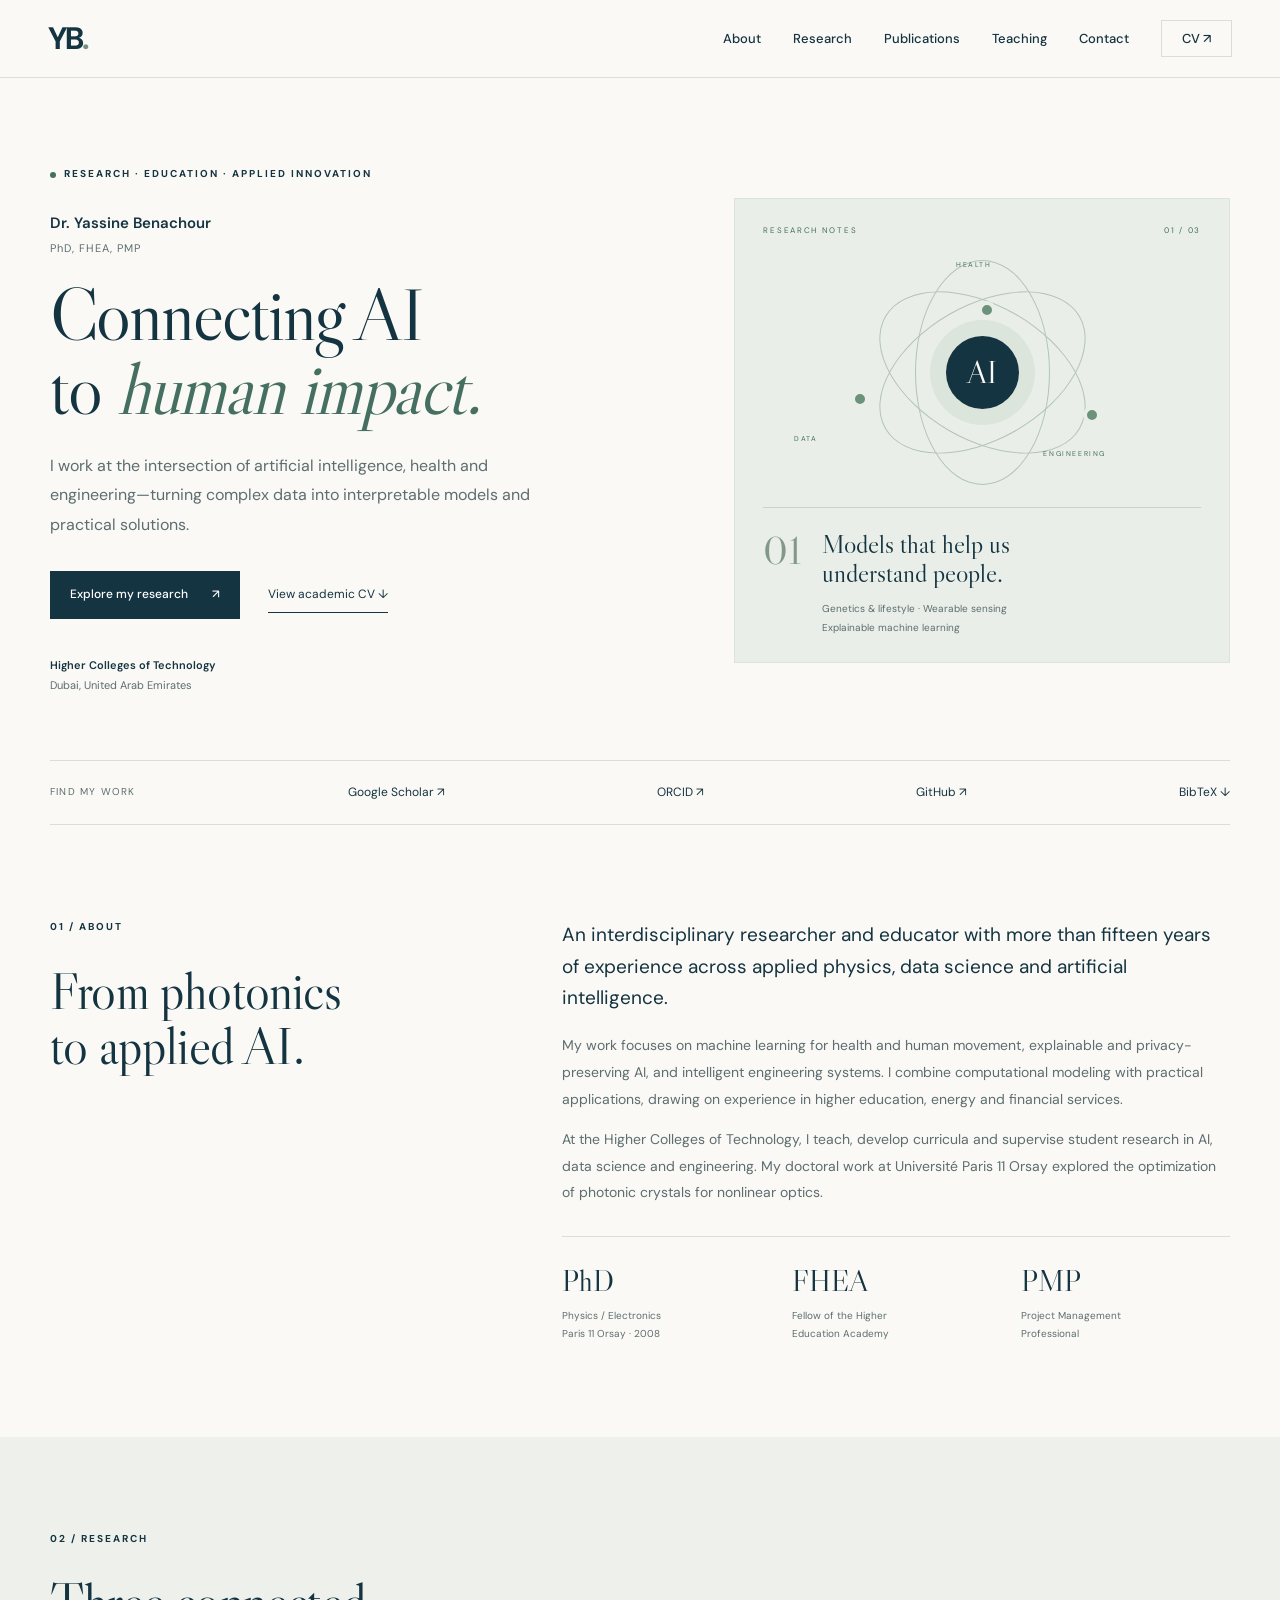
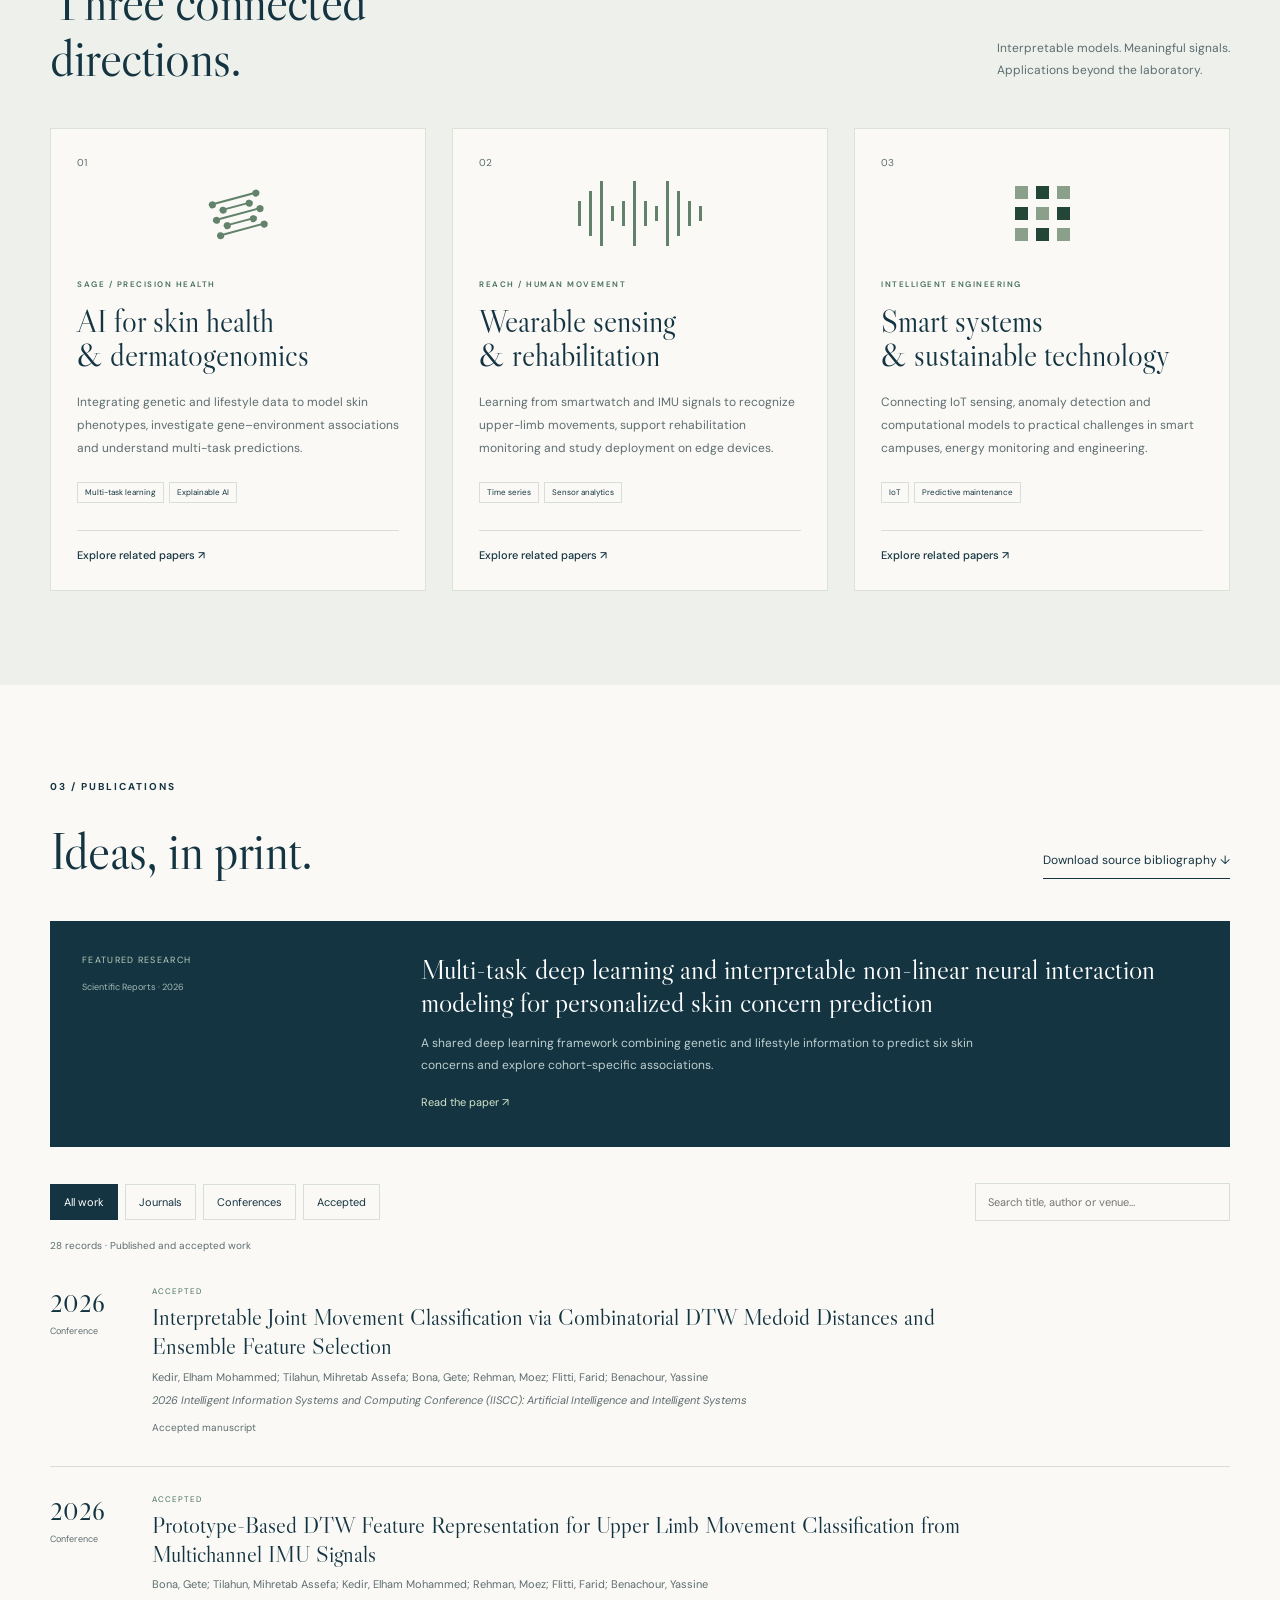
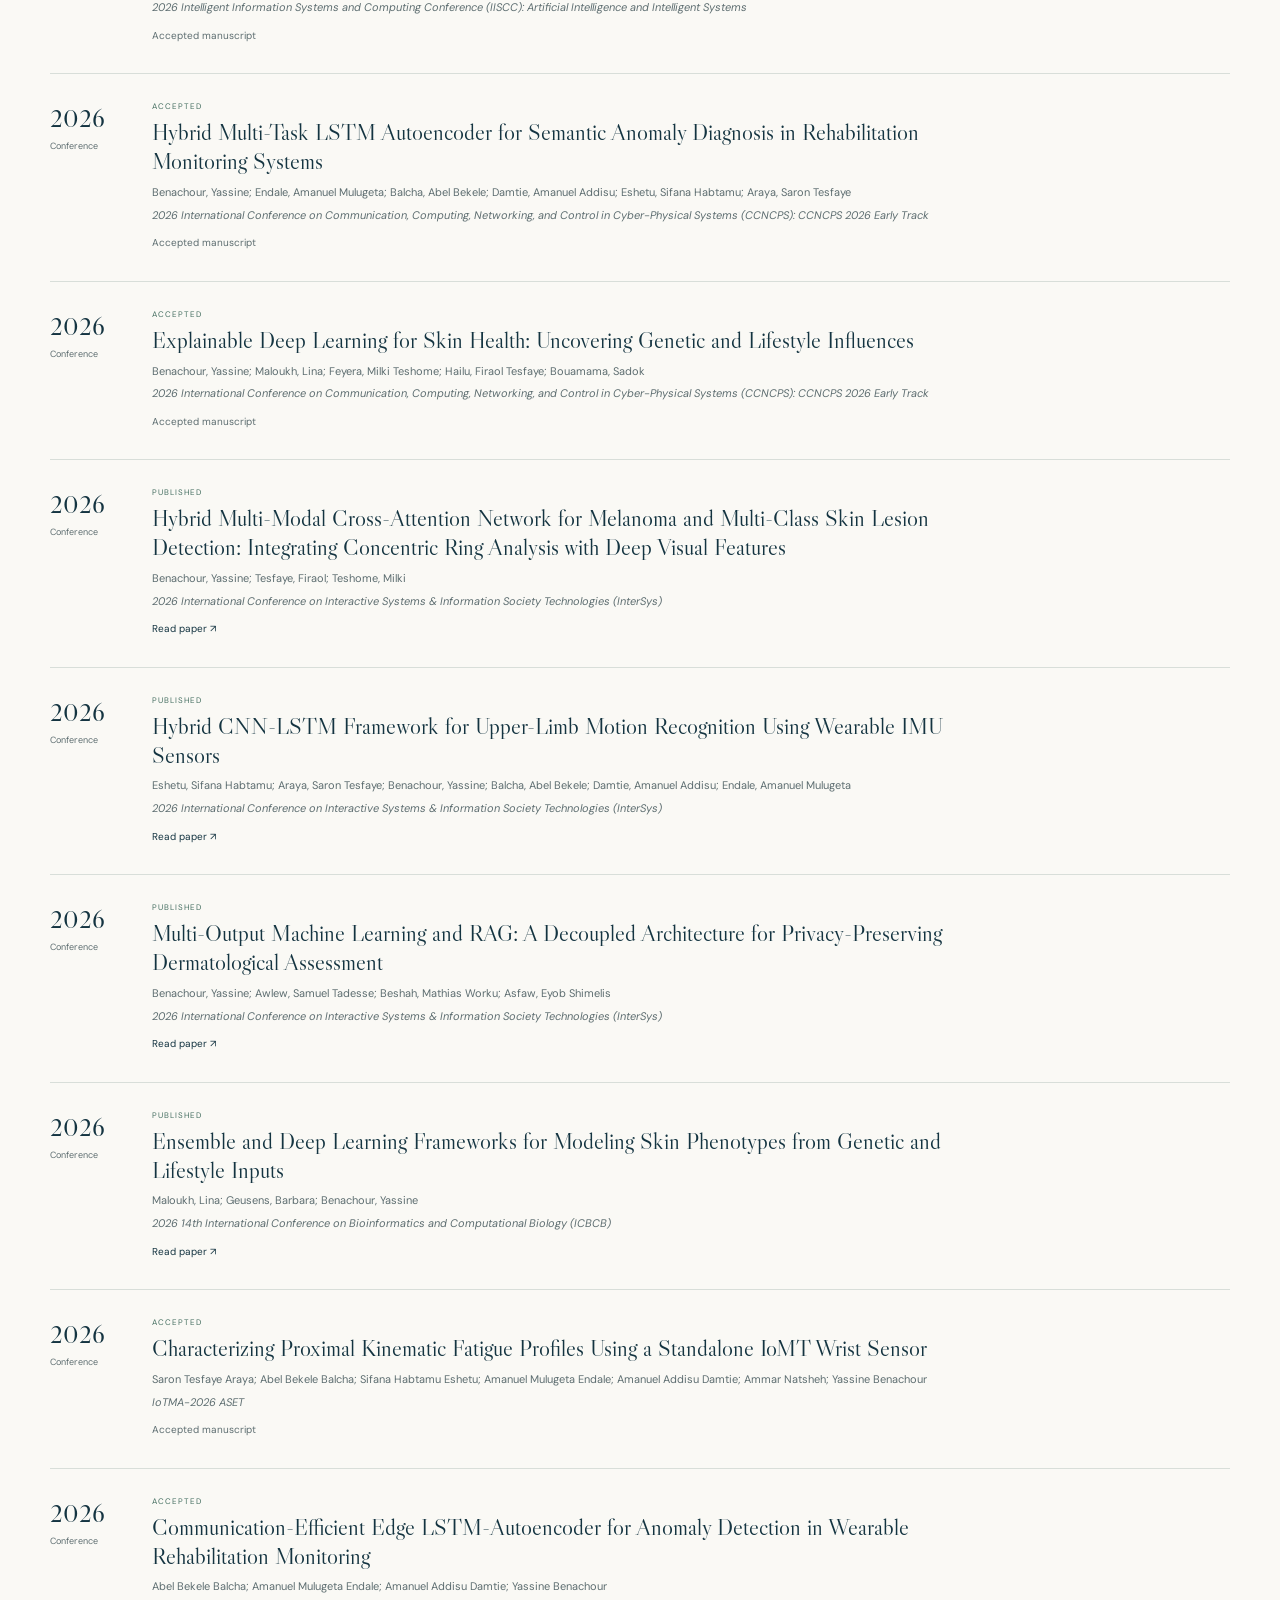
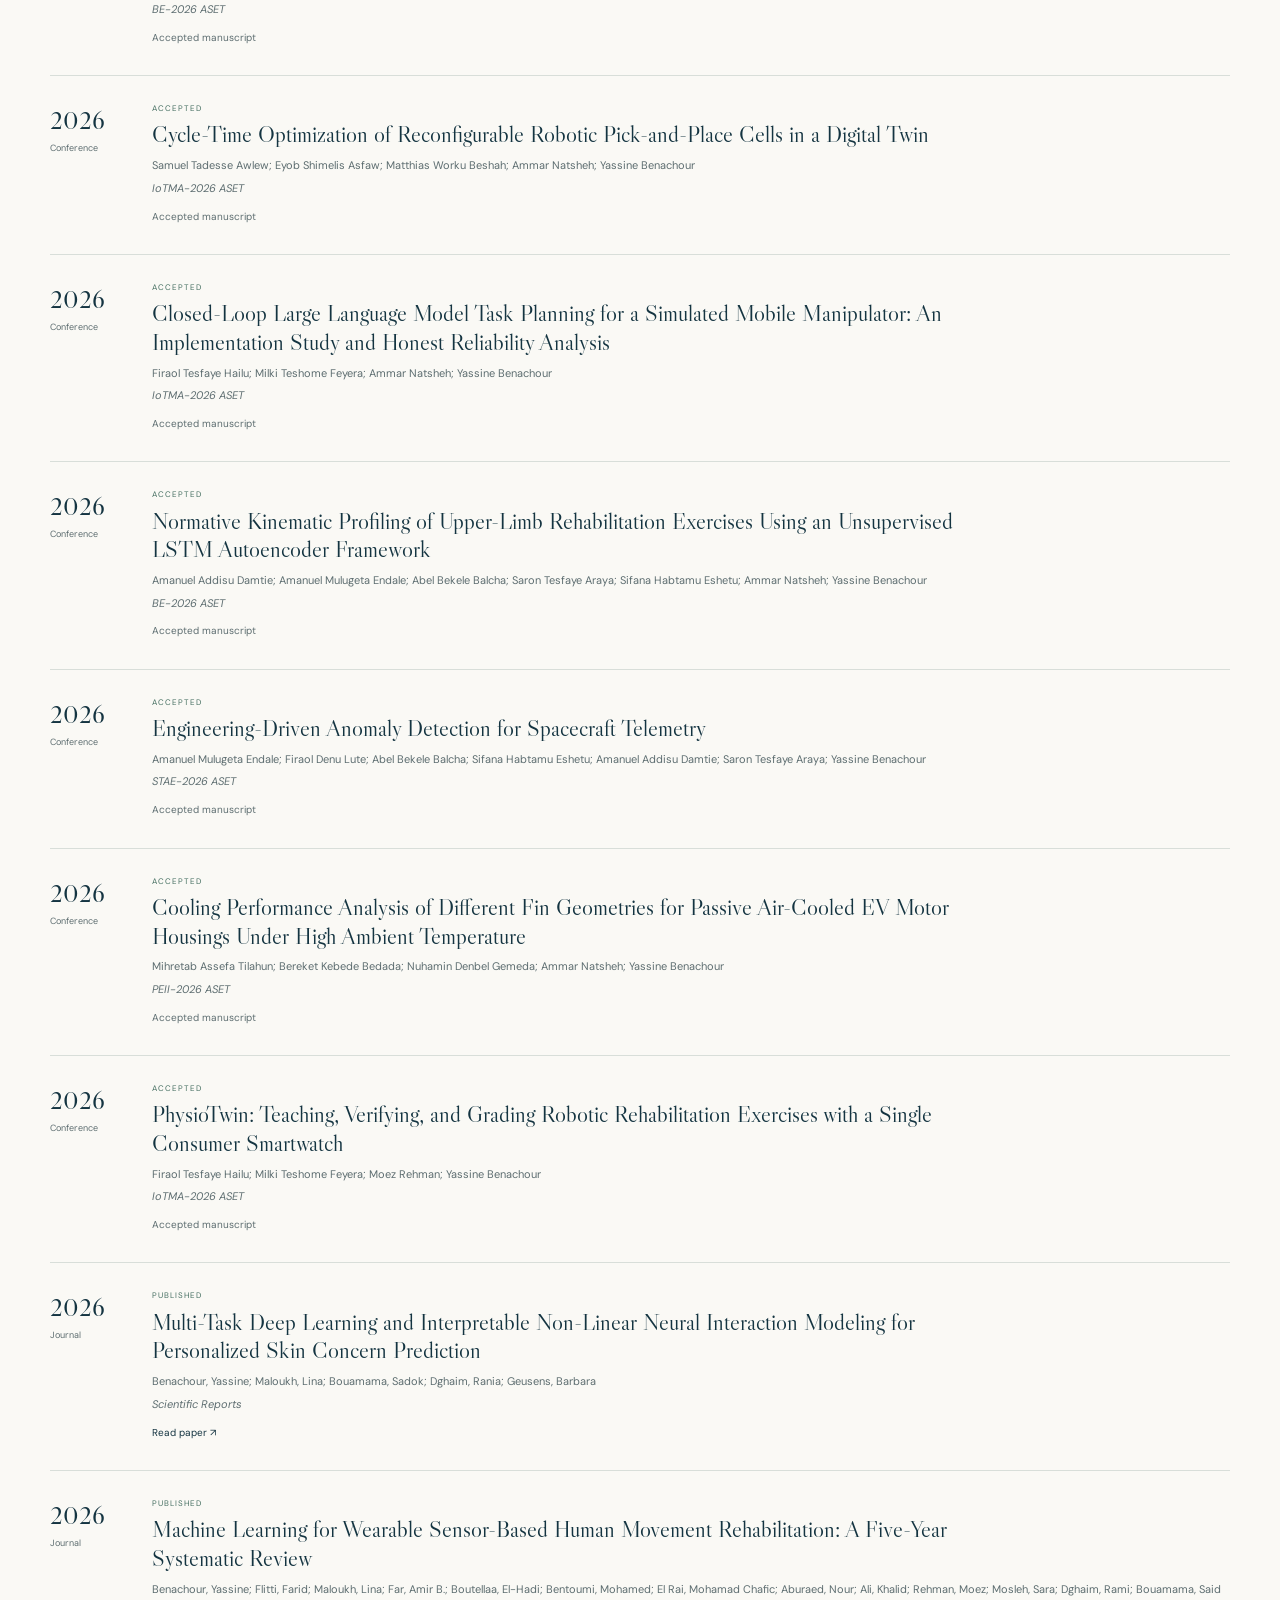
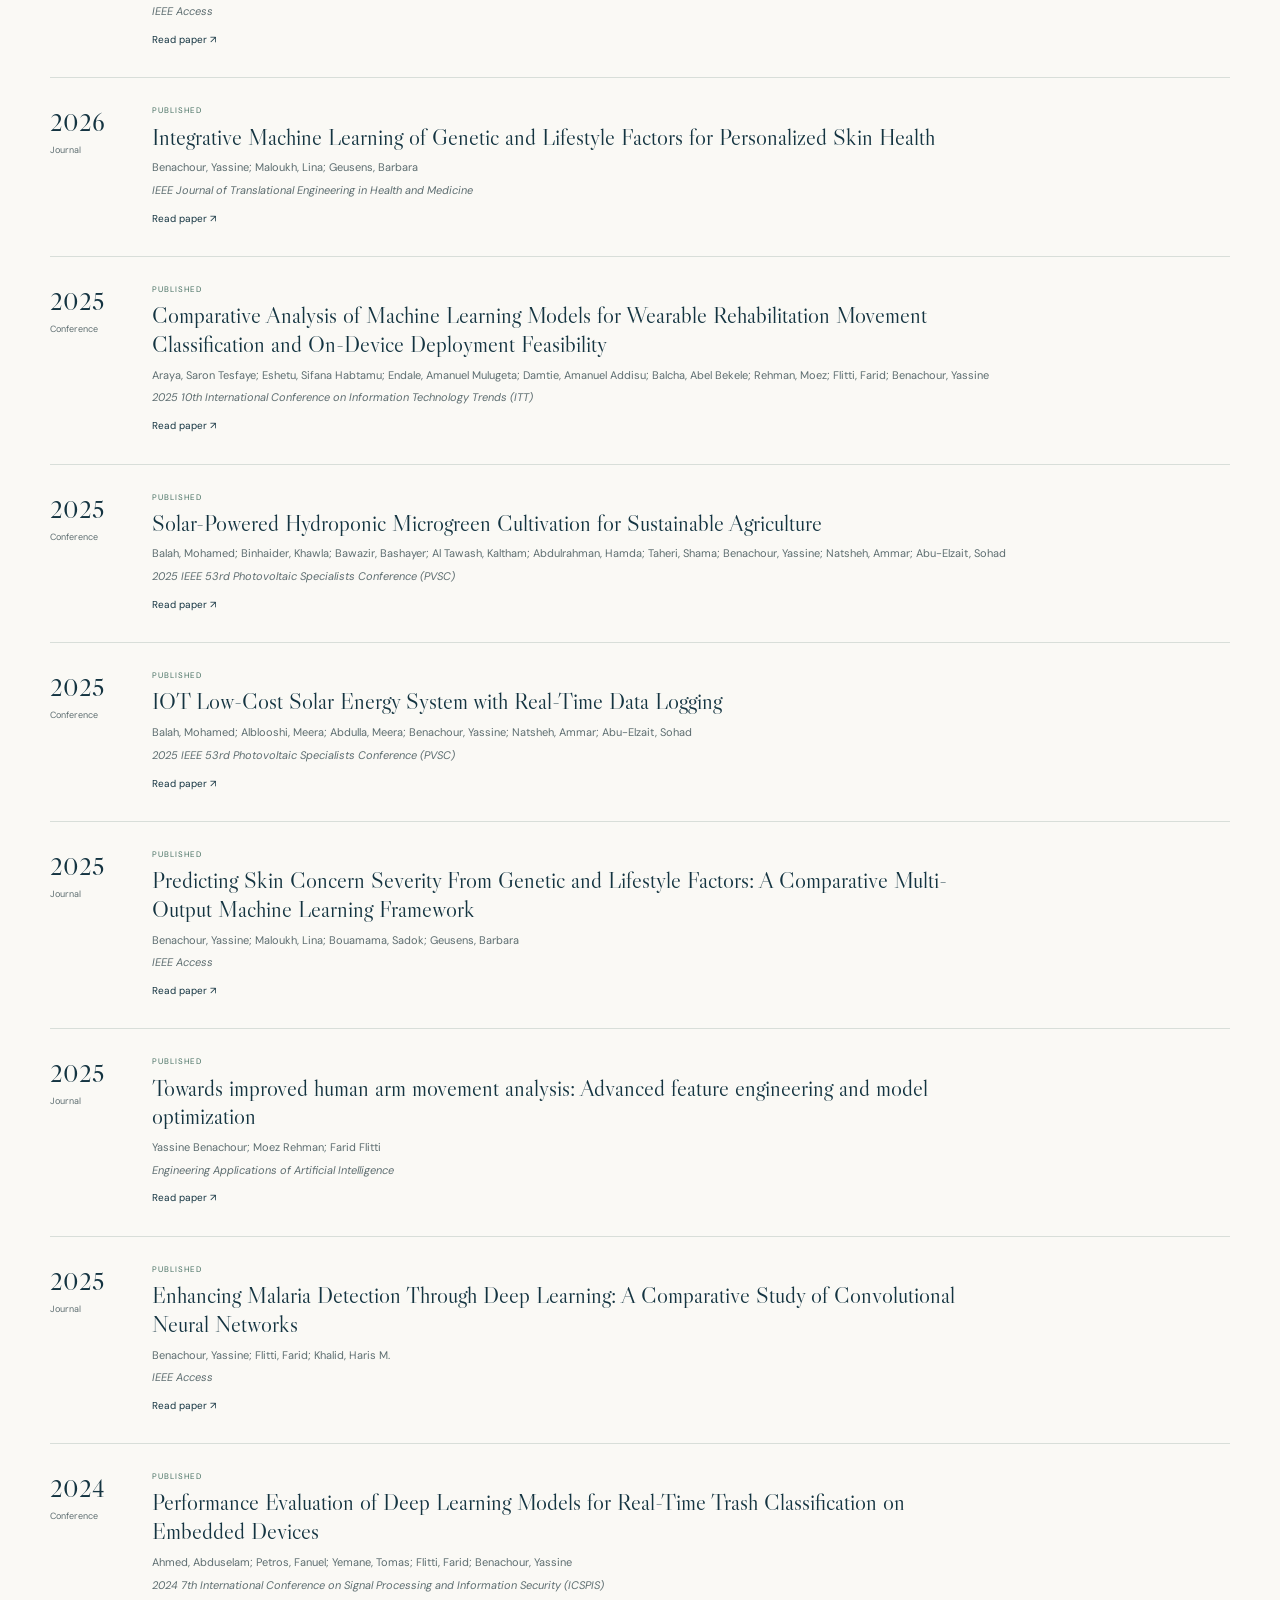
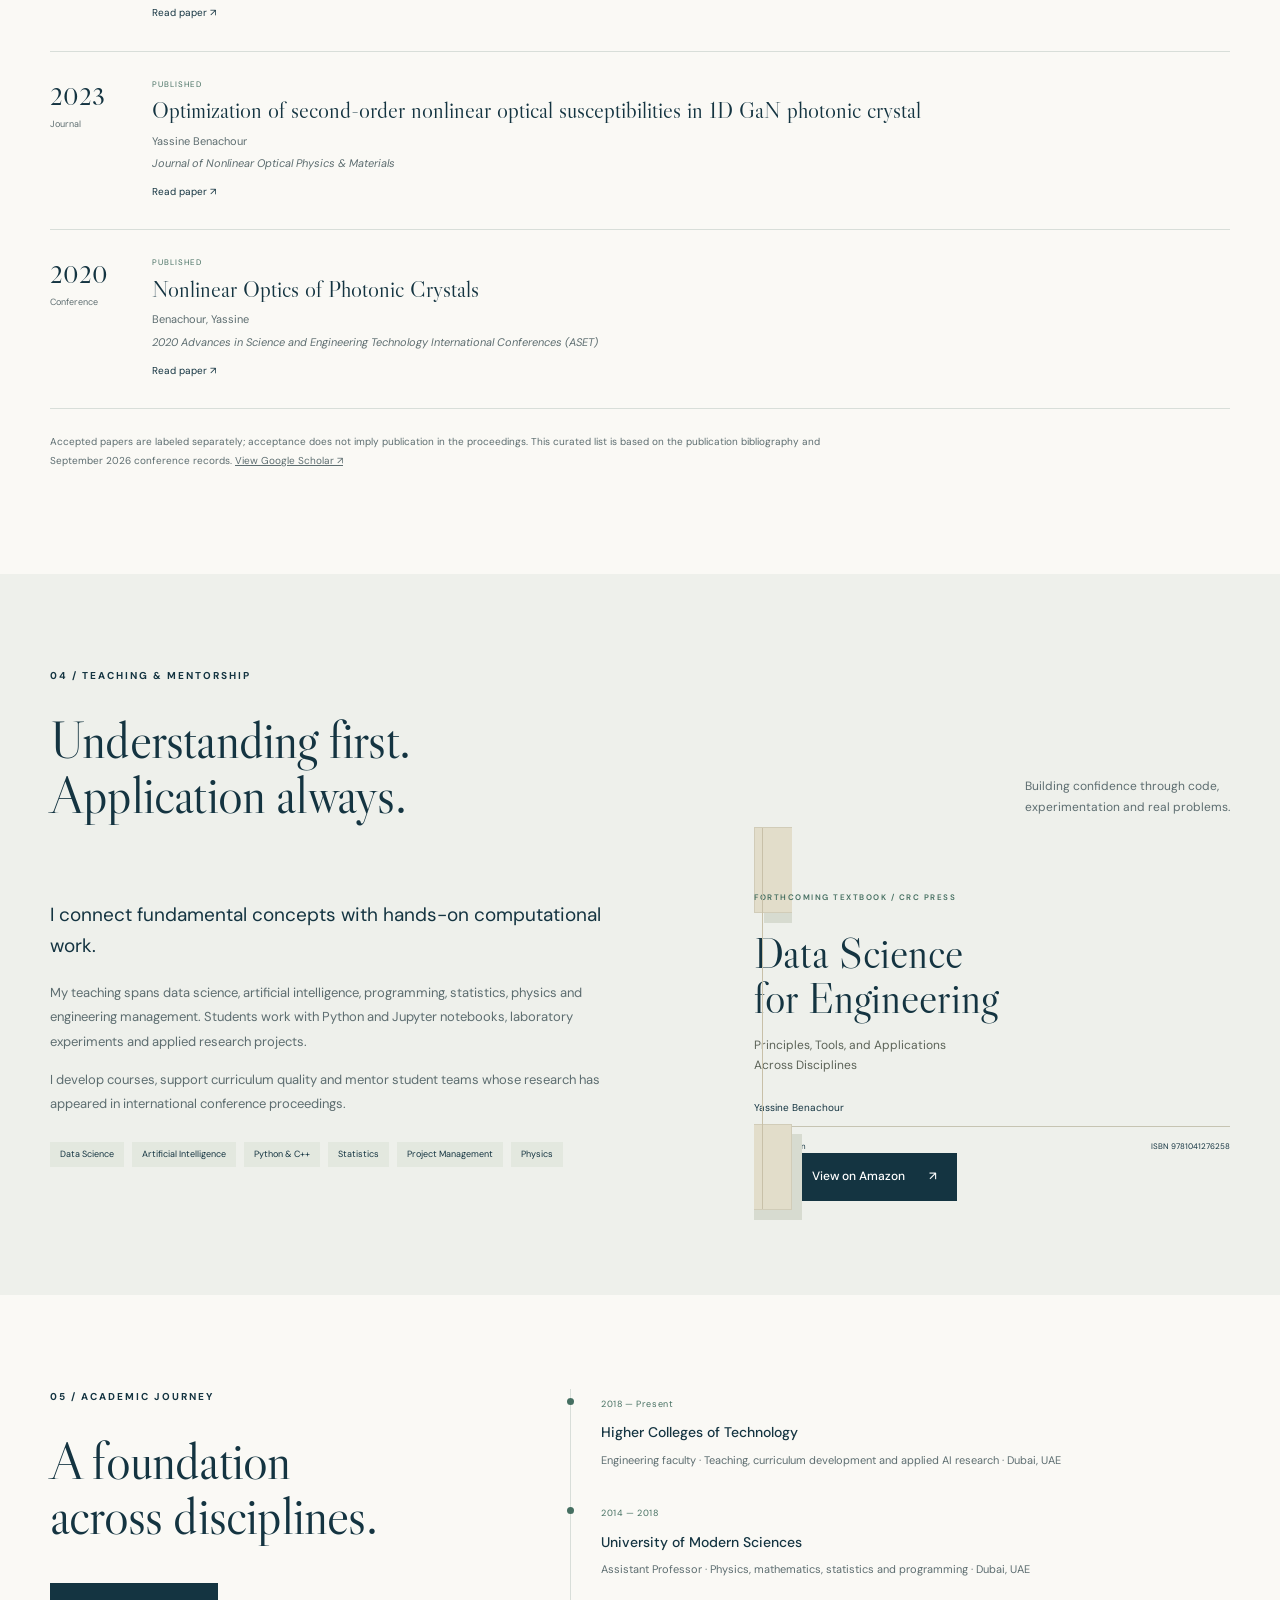
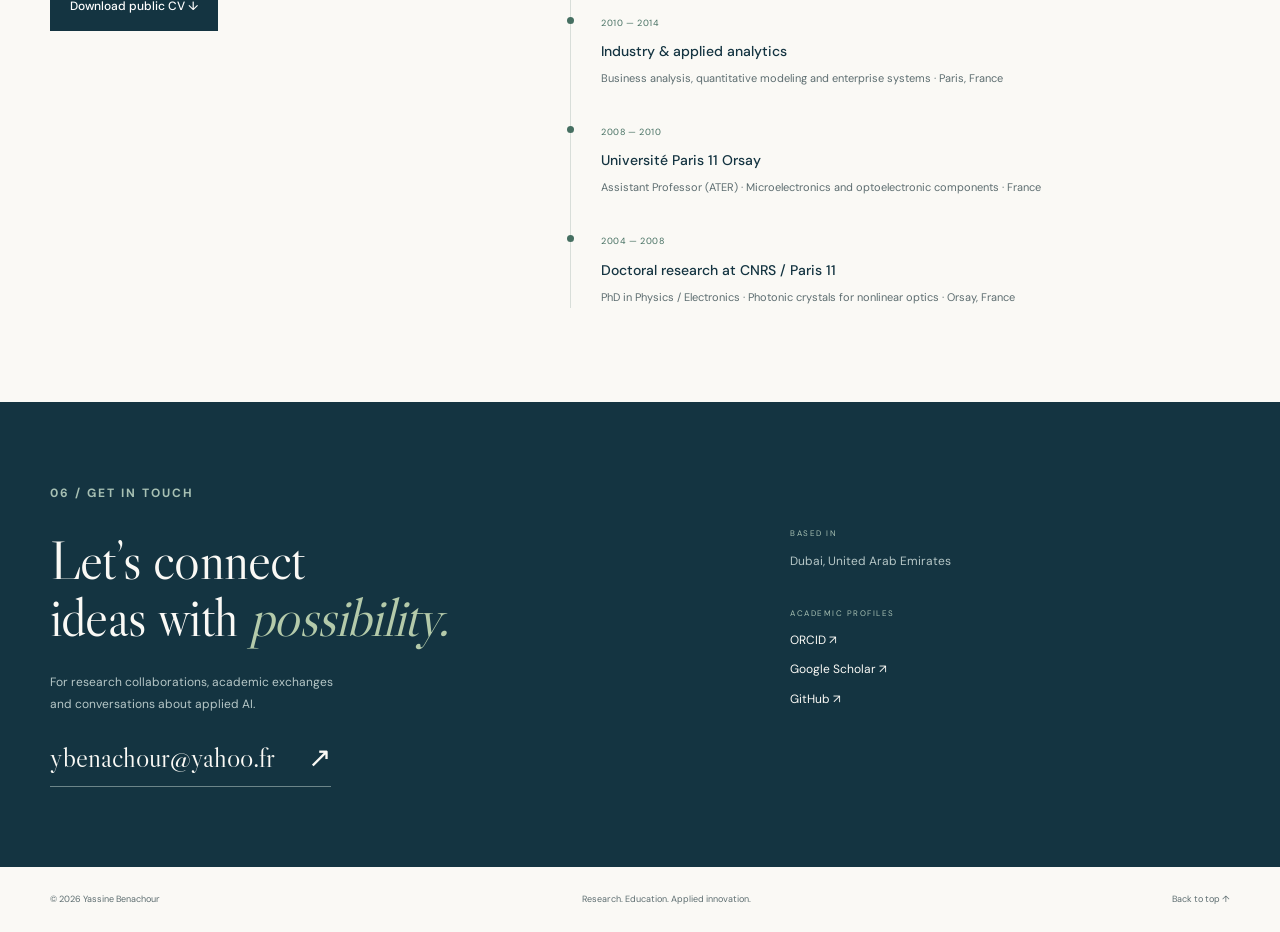
==== commit 30d76dc4: "Link textbook cover and Amazon button to book listing" ====
--- a/index.html
+++ b/index.html
@@ -45,7 +45,7 @@
 <article class="publication" data-type="Conference" data-status="Published"><div class="pub-year">2024<span>Conference</span></div><div><div class="pub-status">Published</div><h3>Performance Evaluation of Deep Learning Models for Real-Time Trash Classification on Embedded Devices</h3><p class="authors">Ahmed, Abduselam; Petros, Fanuel; Yemane, Tomas; Flitti, Farid; Benachour, Yassine</p><p class="venue">2024 7th International Conference on Signal Processing and Information Security (ICSPIS)</p><a href="https://doi.org/10.1109/ICSPIS63676.2024.10812636" target="_blank" rel="noopener noreferrer">Read paper <span aria-hidden="true">↗</span></a></div></article>
 <article class="publication" data-type="Journal" data-status="Published"><div class="pub-year">2023<span>Journal</span></div><div><div class="pub-status">Published</div><h3>Optimization of second-order nonlinear optical susceptibilities in 1D GaN photonic crystal</h3><p class="authors">Yassine Benachour</p><p class="venue">Journal of Nonlinear Optical Physics &amp; Materials</p><a href="https://doi.org/10.1142/S0218863523500078" target="_blank" rel="noopener noreferrer">Read paper <span aria-hidden="true">↗</span></a></div></article>
 <article class="publication" data-type="Conference" data-status="Published"><div class="pub-year">2020<span>Conference</span></div><div><div class="pub-status">Published</div><h3>Nonlinear Optics of Photonic Crystals</h3><p class="authors">Benachour, Yassine</p><p class="venue">2020 Advances in Science and Engineering Technology International Conferences (ASET)</p><a href="https://doi.org/10.1109/ASET48392.2020.9118251" target="_blank" rel="noopener noreferrer">Read paper <span aria-hidden="true">↗</span></a></div></article></div><p id="no-results" hidden>No papers match your search. Try another keyword or select “All work”.</p><p class="publication-footnote">Accepted papers are labeled separately; acceptance does not imply publication in the proceedings. This curated list is based on the publication bibliography and September 2026 conference records. <a href="https://scholar.google.com/citations?user=nbWX6e0AAAAJ" target="_blank" rel="noopener noreferrer">View Google Scholar ↗</a></p></section>
-<section class="teaching-section" id="teaching"><div class="section wrap"><div class="section-heading"><div><p class="eyebrow">04 / Teaching & mentorship</p><h2>Understanding first.<br>Application always.</h2></div><p>Building confidence through code,<br>experimentation and real problems.</p></div><div class="teaching-grid"><div><p class="lead">I connect fundamental concepts with hands-on computational work.</p><p>My teaching spans data science, artificial intelligence, programming, statistics, physics and engineering management. Students work with Python and Jupyter notebooks, laboratory experiments and applied research projects.</p><p>I develop courses, support curriculum quality and mentor student teams whose research has appeared in international conference proceedings.</p><div class="course-tags"><span>Data Science</span><span>Artificial Intelligence</span><span>Python & C++</span><span>Statistics</span><span>Project Management</span><span>Physics</span></div></div><aside class="book-feature"><div class="book-spine" aria-hidden="true"></div><p class="small-label">Forthcoming textbook / CRC Press</p><h3>Data Science<br>for Engineering</h3><p class="book-subtitle">Principles, Tools, and Applications<br>Across Disciplines</p><p class="book-author">Yassine Benachour</p><div class="book-meta"><span>In production</span><span>ISBN 9781041276258</span></div></aside></div></div></section>
+<section class="teaching-section" id="teaching"><div class="section wrap"><div class="section-heading"><div><p class="eyebrow">04 / Teaching & mentorship</p><h2>Understanding first.<br>Application always.</h2></div><p>Building confidence through code,<br>experimentation and real problems.</p></div><div class="teaching-grid"><div><p class="lead">I connect fundamental concepts with hands-on computational work.</p><p>My teaching spans data science, artificial intelligence, programming, statistics, physics and engineering management. Students work with Python and Jupyter notebooks, laboratory experiments and applied research projects.</p><p>I develop courses, support curriculum quality and mentor student teams whose research has appeared in international conference proceedings.</p><div class="course-tags"><span>Data Science</span><span>Artificial Intelligence</span><span>Python & C++</span><span>Statistics</span><span>Project Management</span><span>Physics</span></div></div><aside class="textbook-feature"><a class="book-feature book-cover-link" href="https://www.amazon.com/dp/1041276257?lv=shuf&amp;channelId=500&amp;plpRedirect=mhFallback" target="_blank" rel="noopener noreferrer" aria-label="View Data Science for Engineering on Amazon (opens in a new tab)"><div class="book-spine" aria-hidden="true"></div><p class="small-label">Forthcoming textbook / CRC Press</p><h3>Data Science<br>for Engineering</h3><p class="book-subtitle">Principles, Tools, and Applications<br>Across Disciplines</p><p class="book-author">Yassine Benachour</p><div class="book-meta"><span>In production</span><span>ISBN 9781041276258</span></div></a><a class="button book-amazon-link" href="https://www.amazon.com/dp/1041276257?lv=shuf&amp;channelId=500&amp;plpRedirect=mhFallback" target="_blank" rel="noopener noreferrer">View on Amazon <span aria-hidden="true">↗</span></a></aside></div></div></section>
 <section class="section wrap experience" id="cv"><div><p class="eyebrow">05 / Academic journey</p><h2>A foundation<br>across disciplines.</h2><a class="button" href="Yassine_Benachour_CV.pdf" download>Download public CV ↓</a></div><div class="timeline"><article><span>2018 — Present</span><h3>Higher Colleges of Technology</h3><p>Engineering faculty · Teaching, curriculum development and applied AI research · Dubai, UAE</p></article><article><span>2014 — 2018</span><h3>University of Modern Sciences</h3><p>Assistant Professor · Physics, mathematics, statistics and programming · Dubai, UAE</p></article><article><span>2010 — 2014</span><h3>Industry & applied analytics</h3><p>Business analysis, quantitative modeling and enterprise systems · Paris, France</p></article><article><span>2008 — 2010</span><h3>Université Paris 11 Orsay</h3><p>Assistant Professor (ATER) · Microelectronics and optoelectronic components · France</p></article><article><span>2004 — 2008</span><h3>Doctoral research at CNRS / Paris 11</h3><p>PhD in Physics / Electronics · Photonic crystals for nonlinear optics · Orsay, France</p></article></div></section>
 <section class="contact-section" id="contact"><div class="wrap contact-inner"><div><p class="eyebrow">06 / Get in touch</p><h2>Let’s connect<br>ideas with <em>possibility.</em></h2><p>For research collaborations, academic exchanges<br>and conversations about applied AI.</p><a class="contact-email" href="mailto:ybenachour@yahoo.fr">ybenachour@yahoo.fr <span aria-hidden="true">↗</span></a></div><div class="contact-details"><span>BASED IN</span><p>Dubai, United Arab Emirates</p><span>ACADEMIC PROFILES</span><a href="https://orcid.org/0000-0003-3141-0830" target="_blank" rel="noopener noreferrer">ORCID ↗</a><a href="https://scholar.google.com/citations?user=nbWX6e0AAAAJ" target="_blank" rel="noopener noreferrer">Google Scholar ↗</a><a href="https://github.com/ybenachour" target="_blank" rel="noopener noreferrer">GitHub ↗</a></div></div></section>
 </main><footer class="wrap footer"><p>© <span id="year">2026</span> Yassine Benachour</p><p>Research. Education. Applied innovation.</p><a href="#home">Back to top ↑</a></footer>
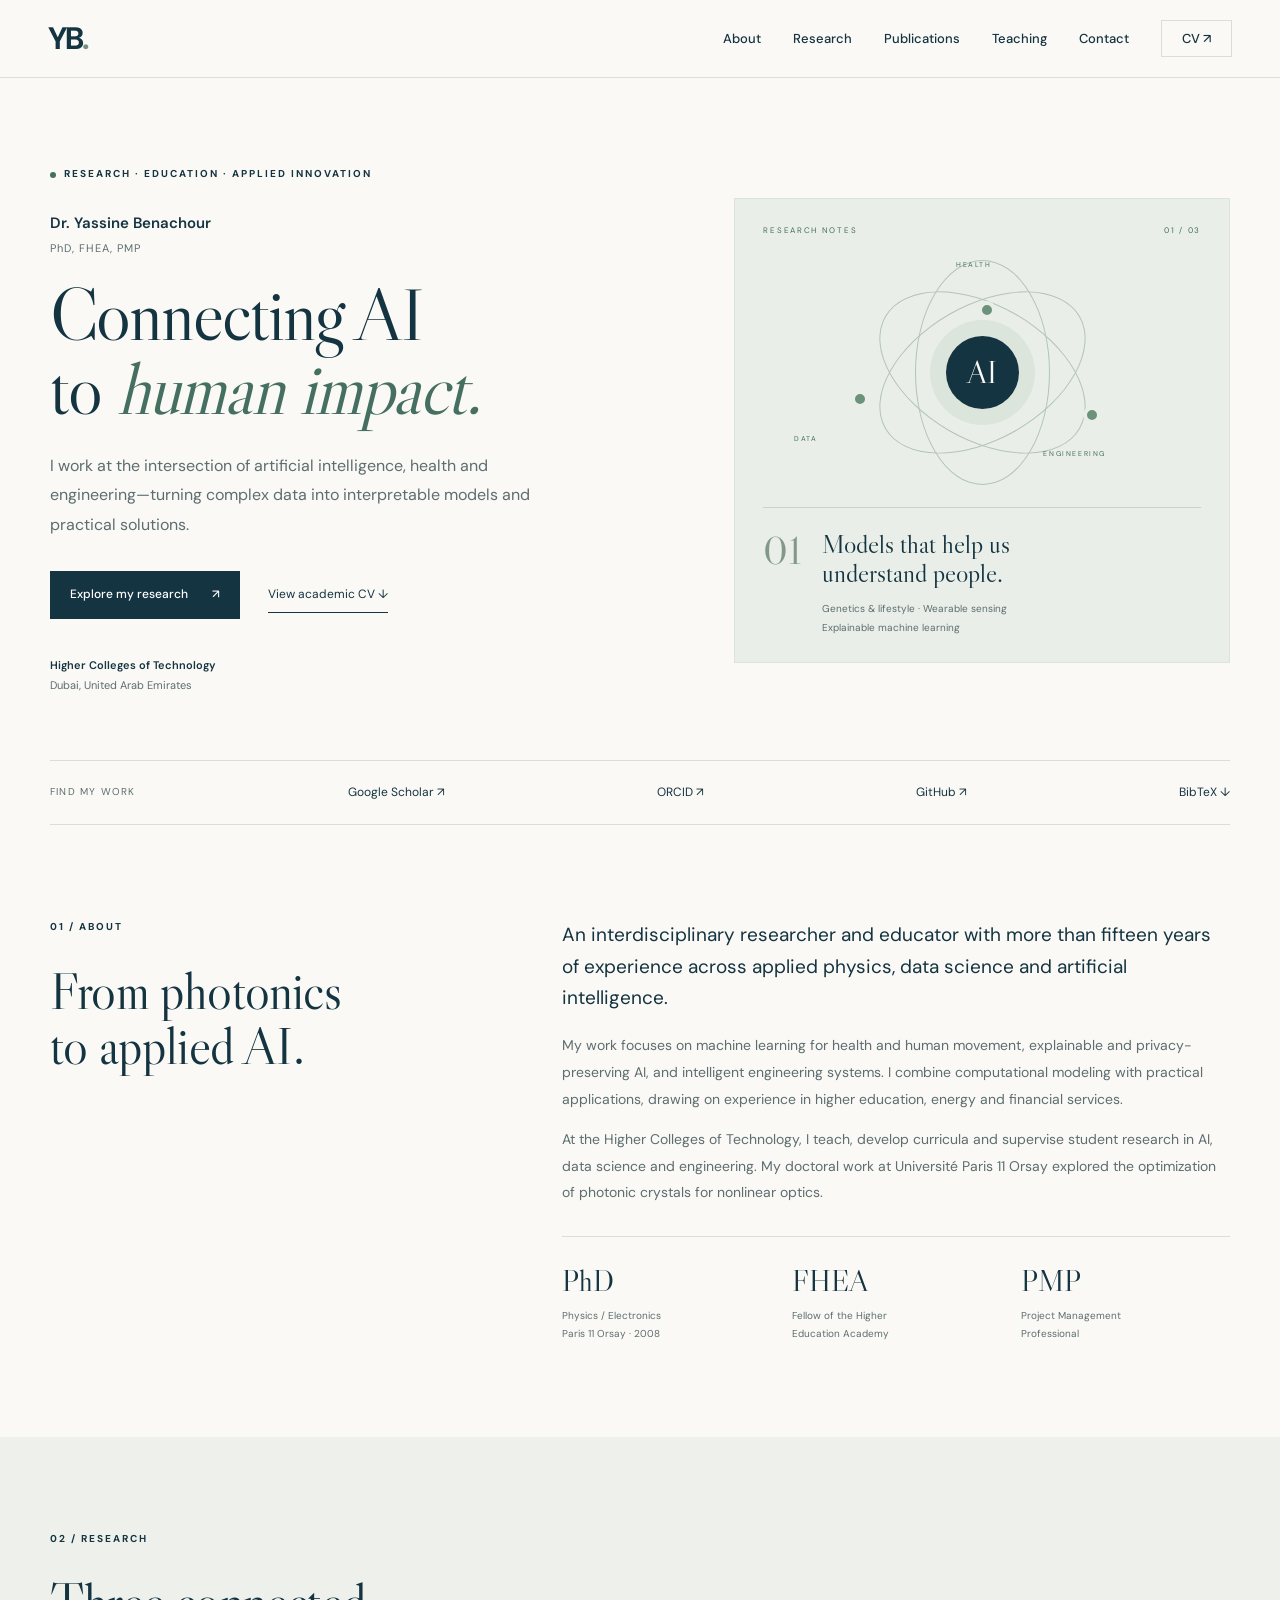
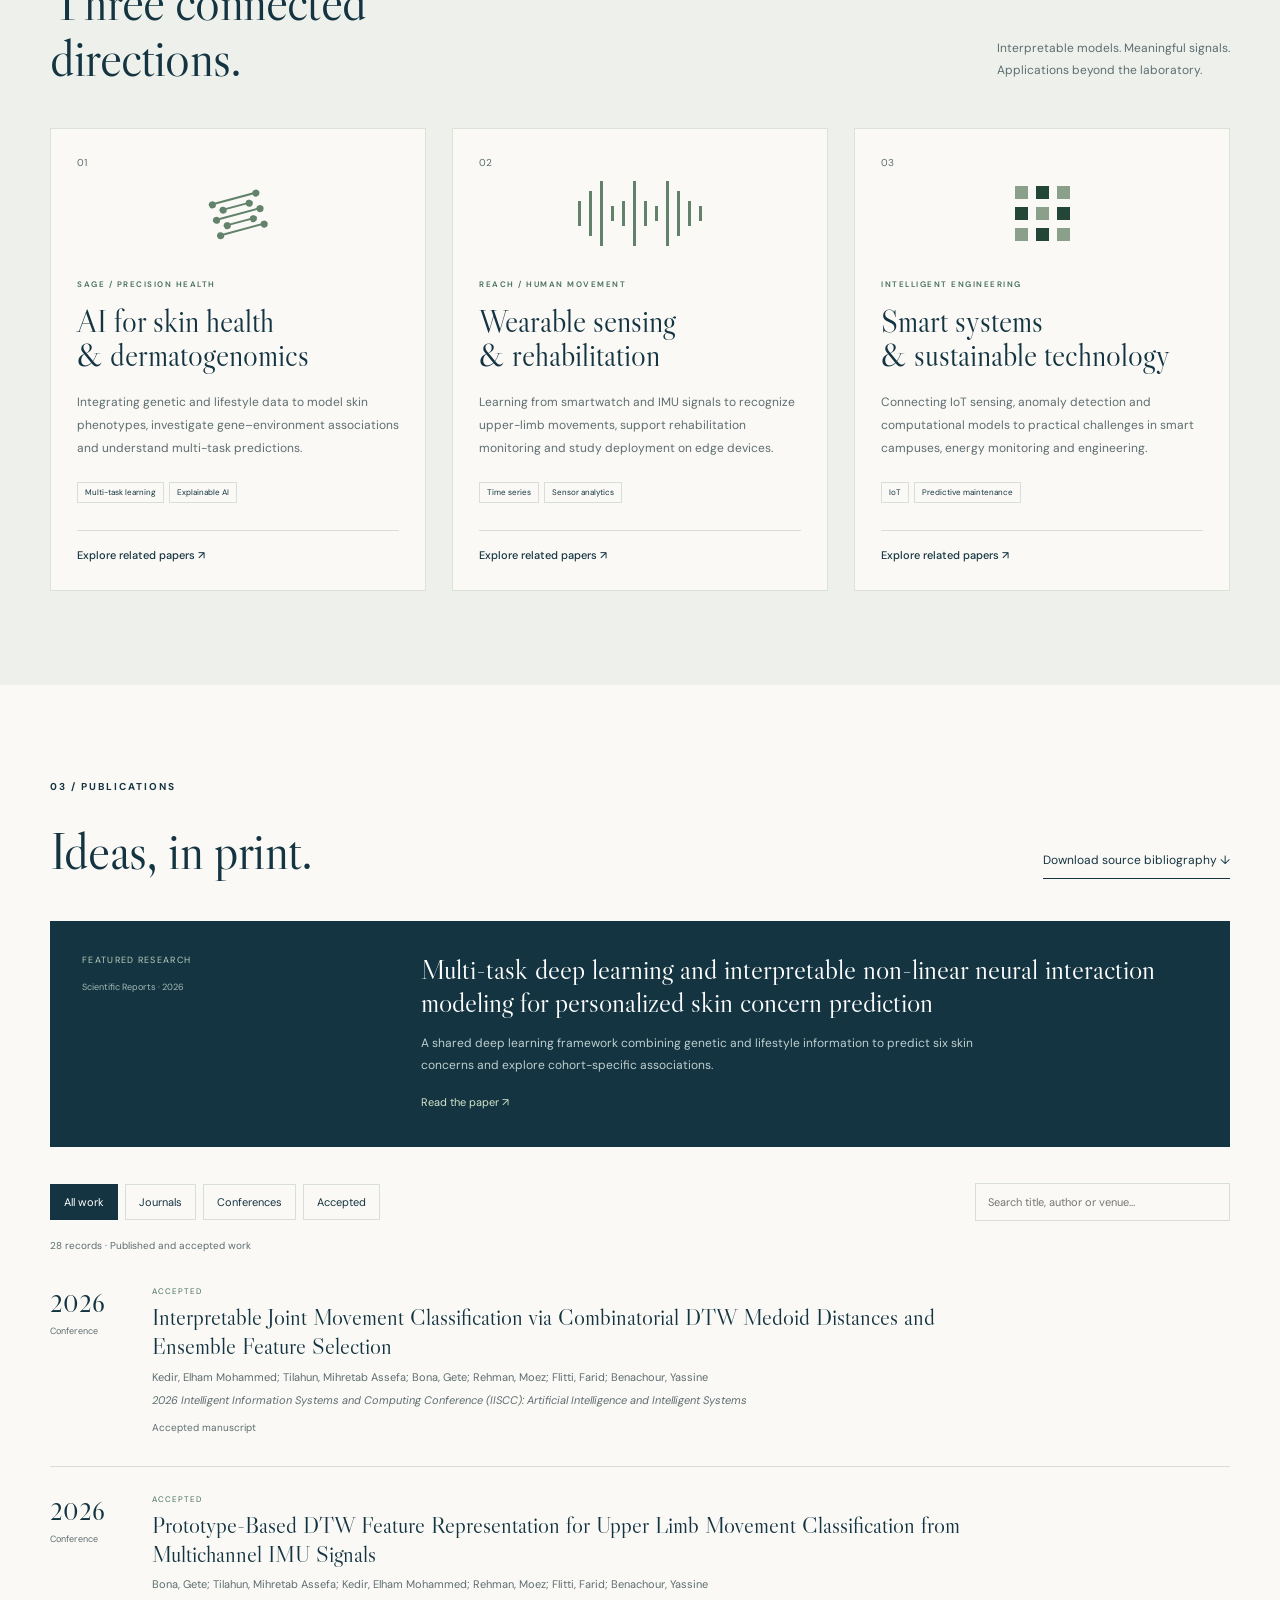
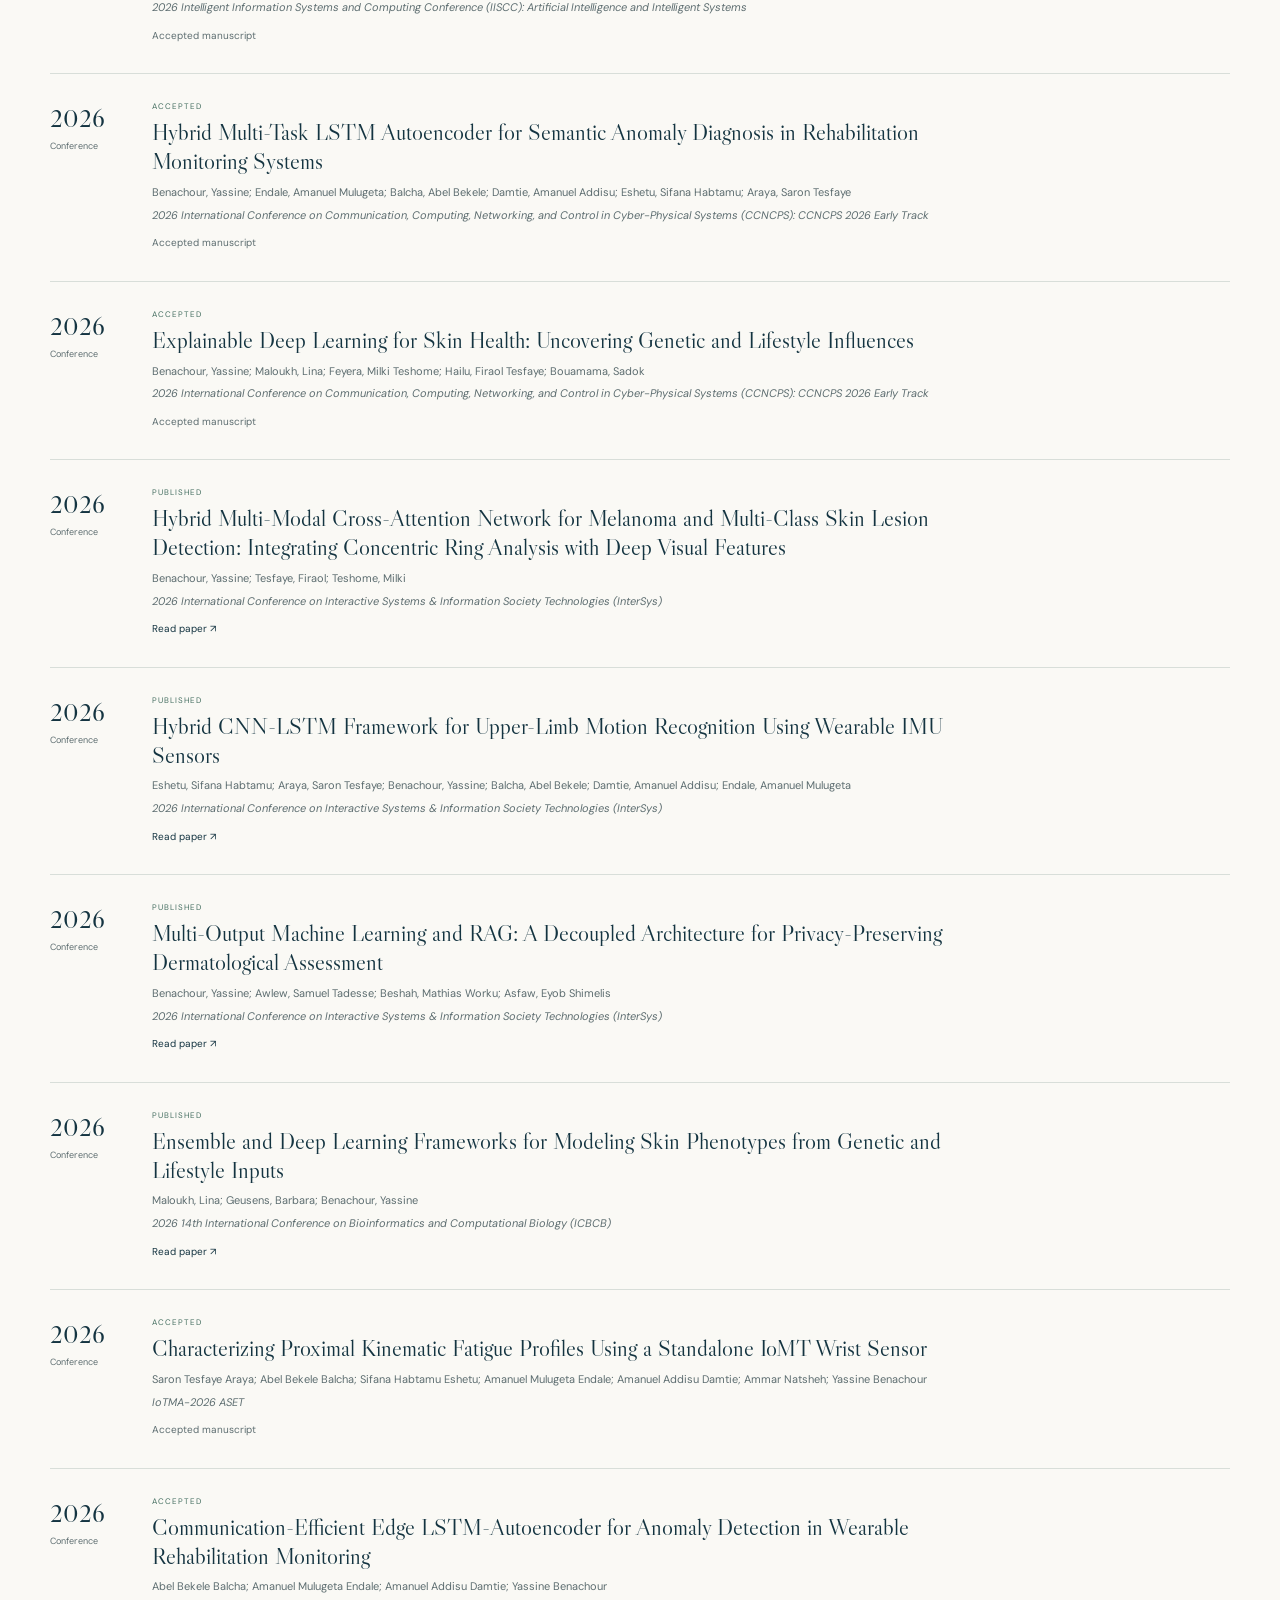
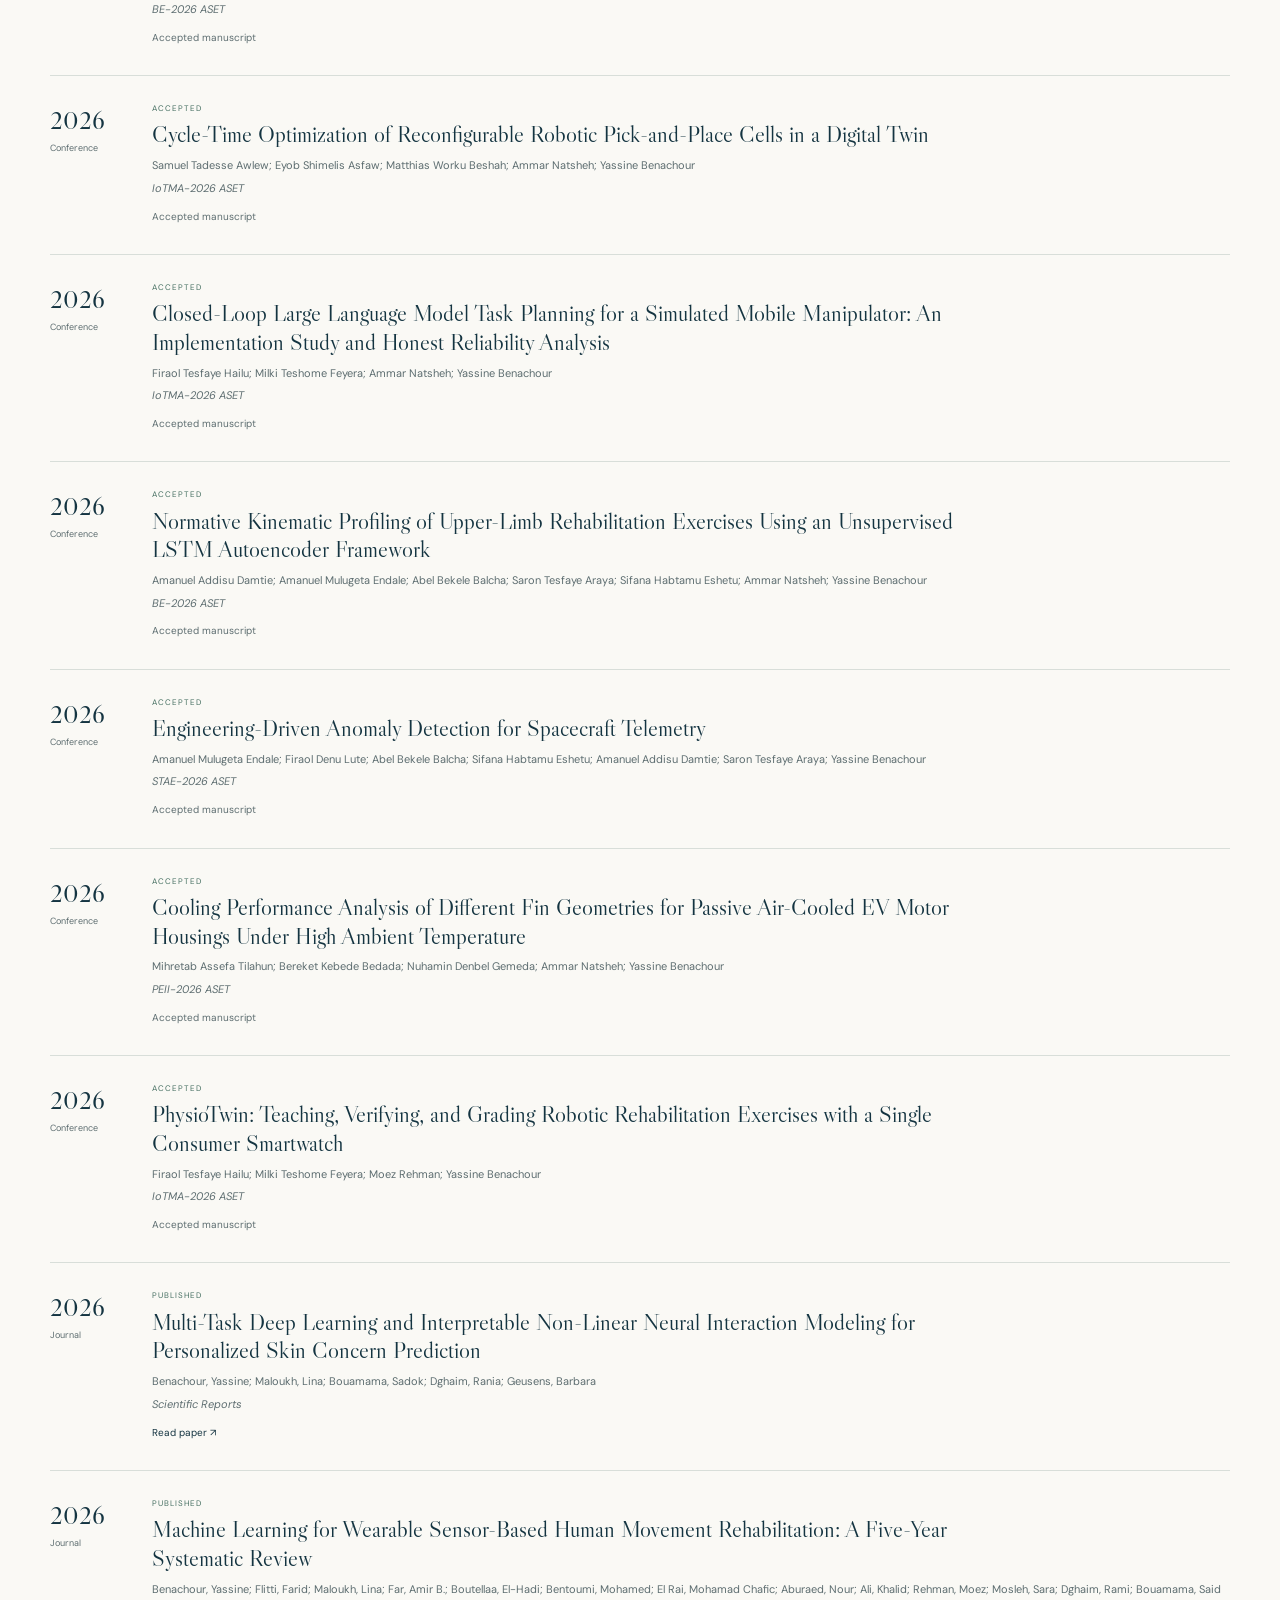
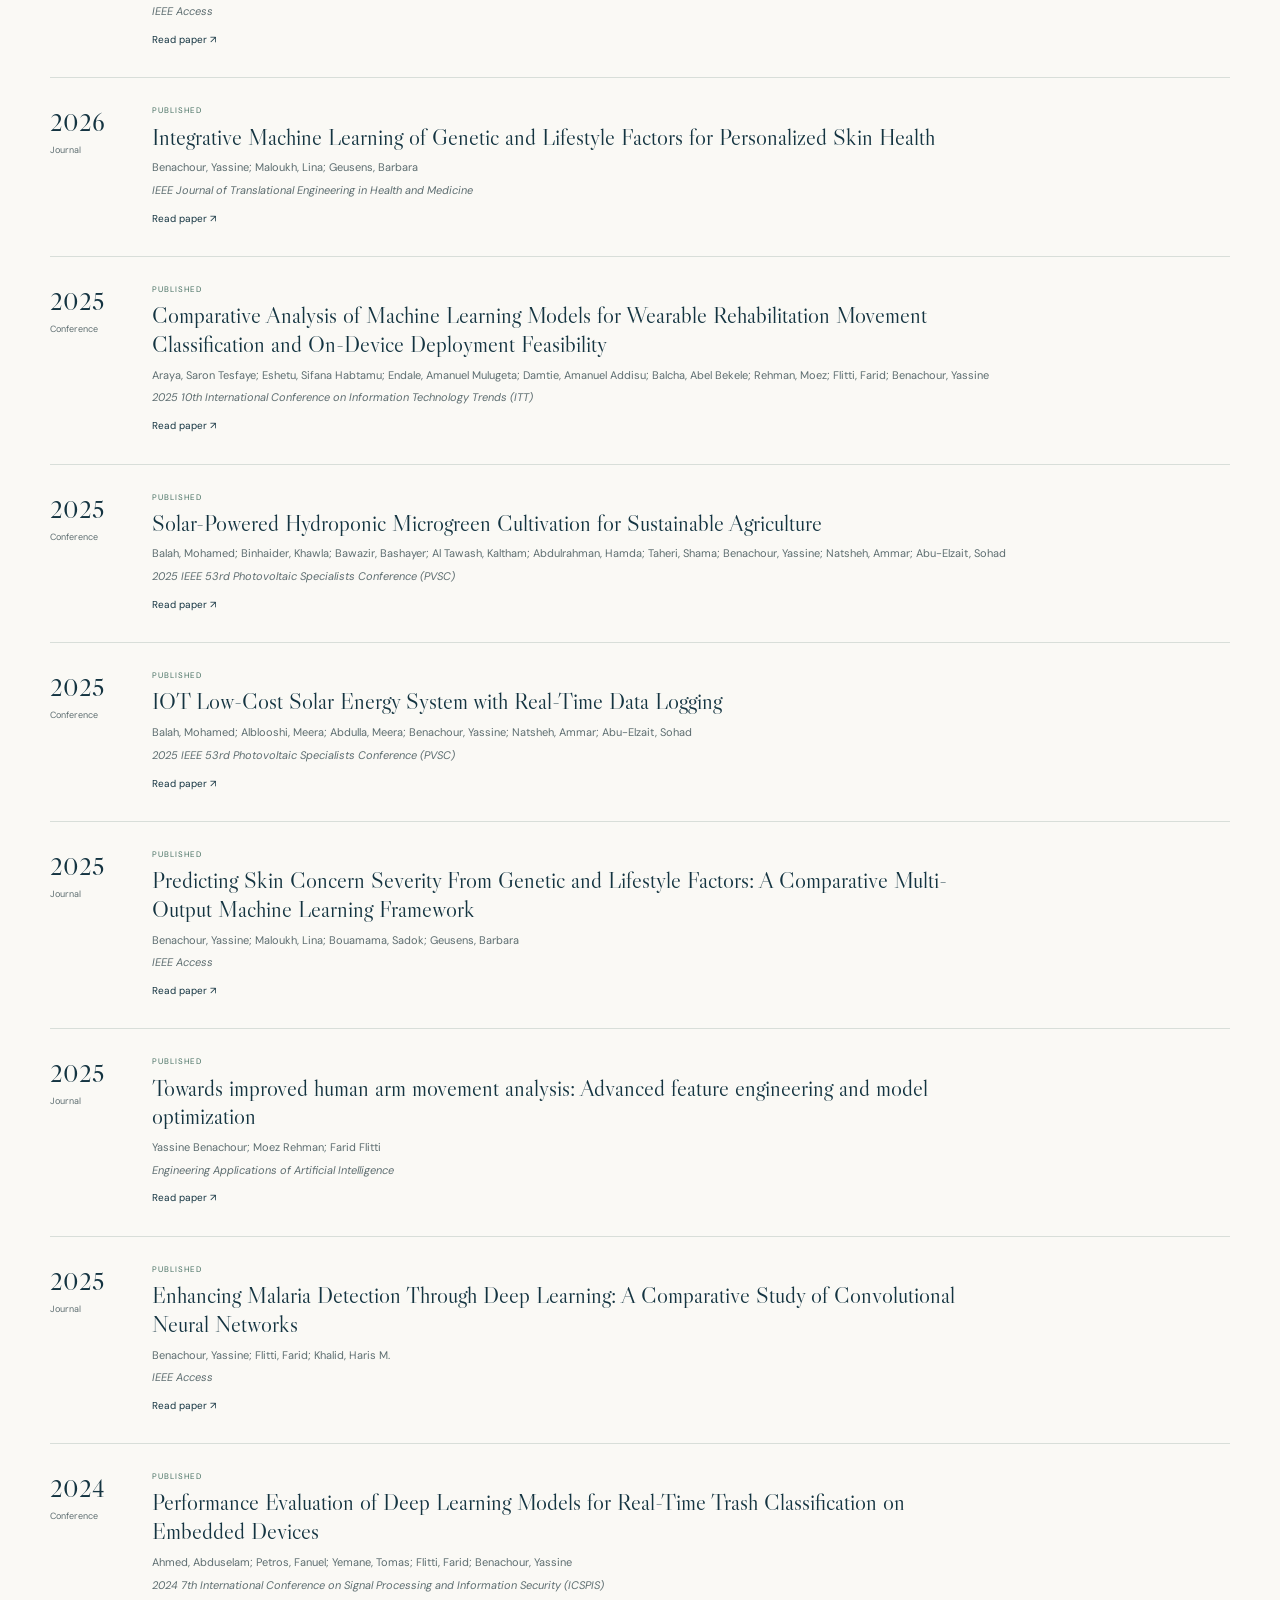
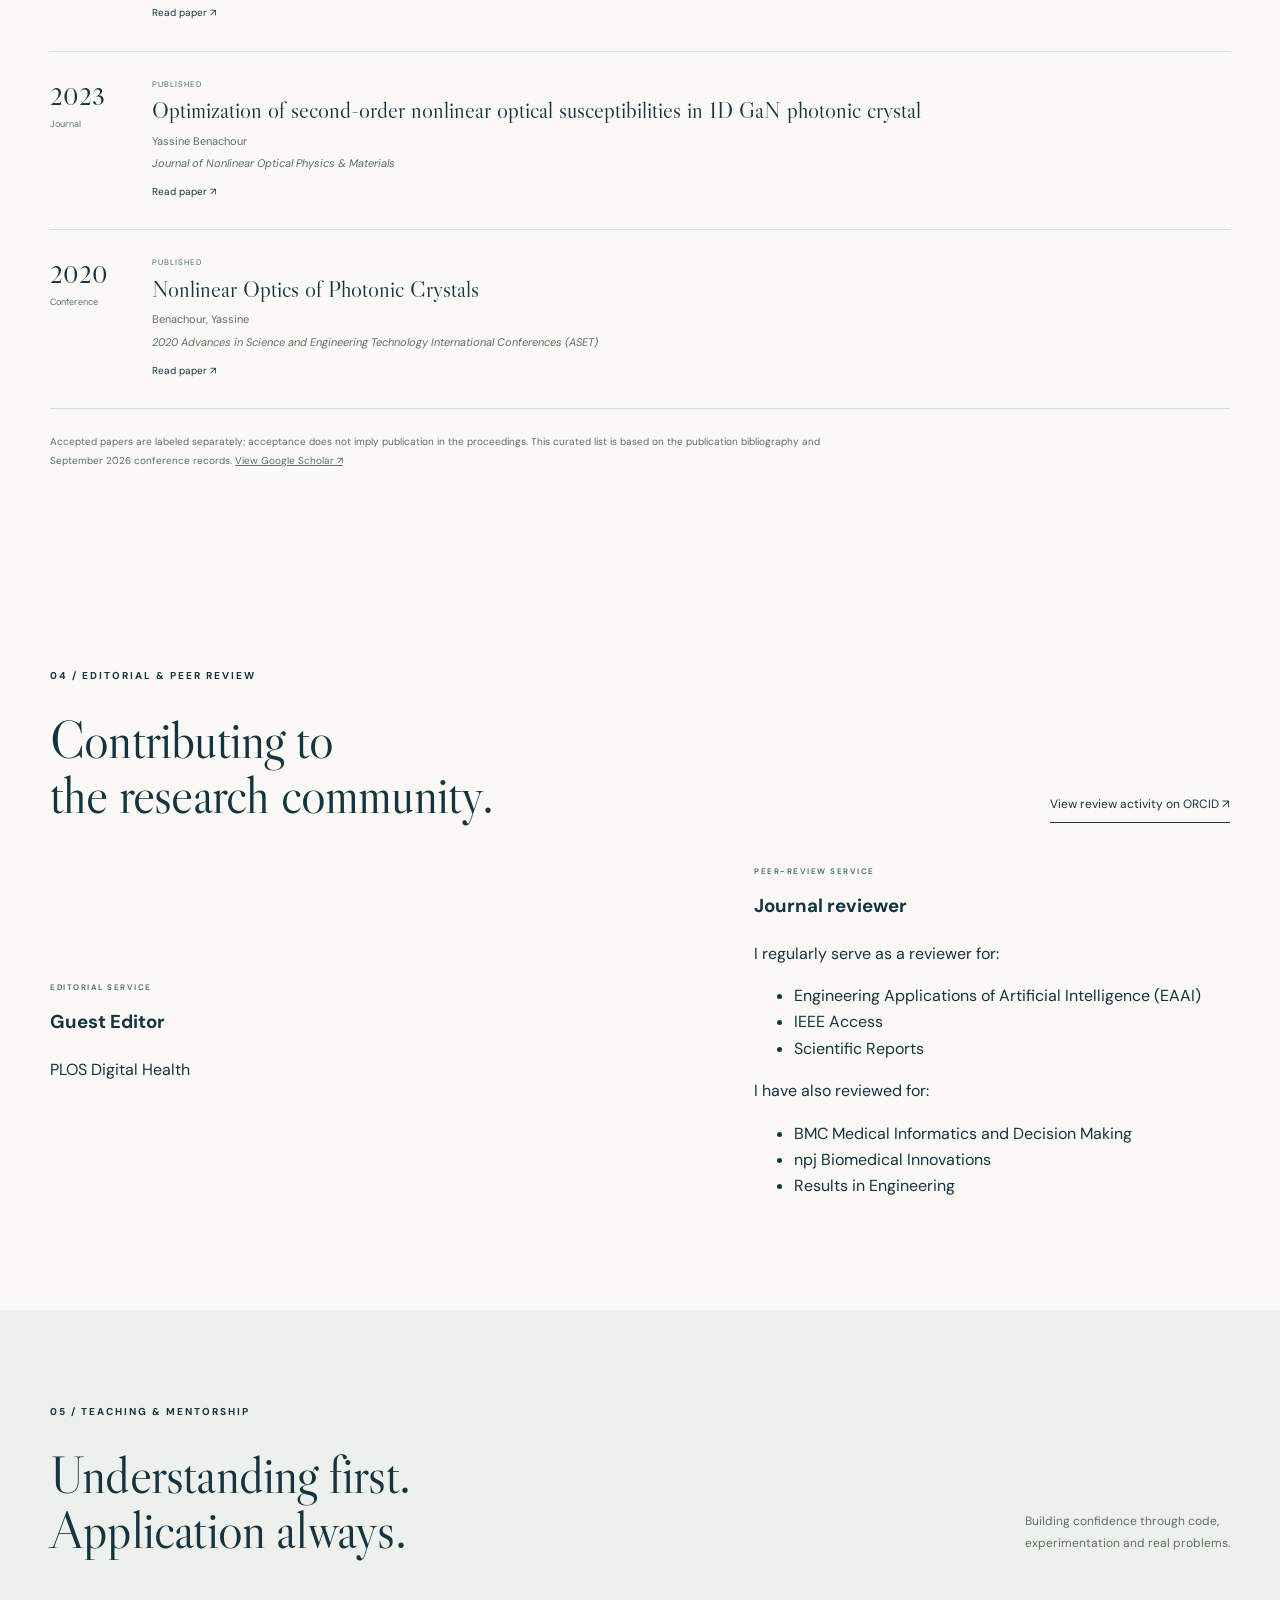
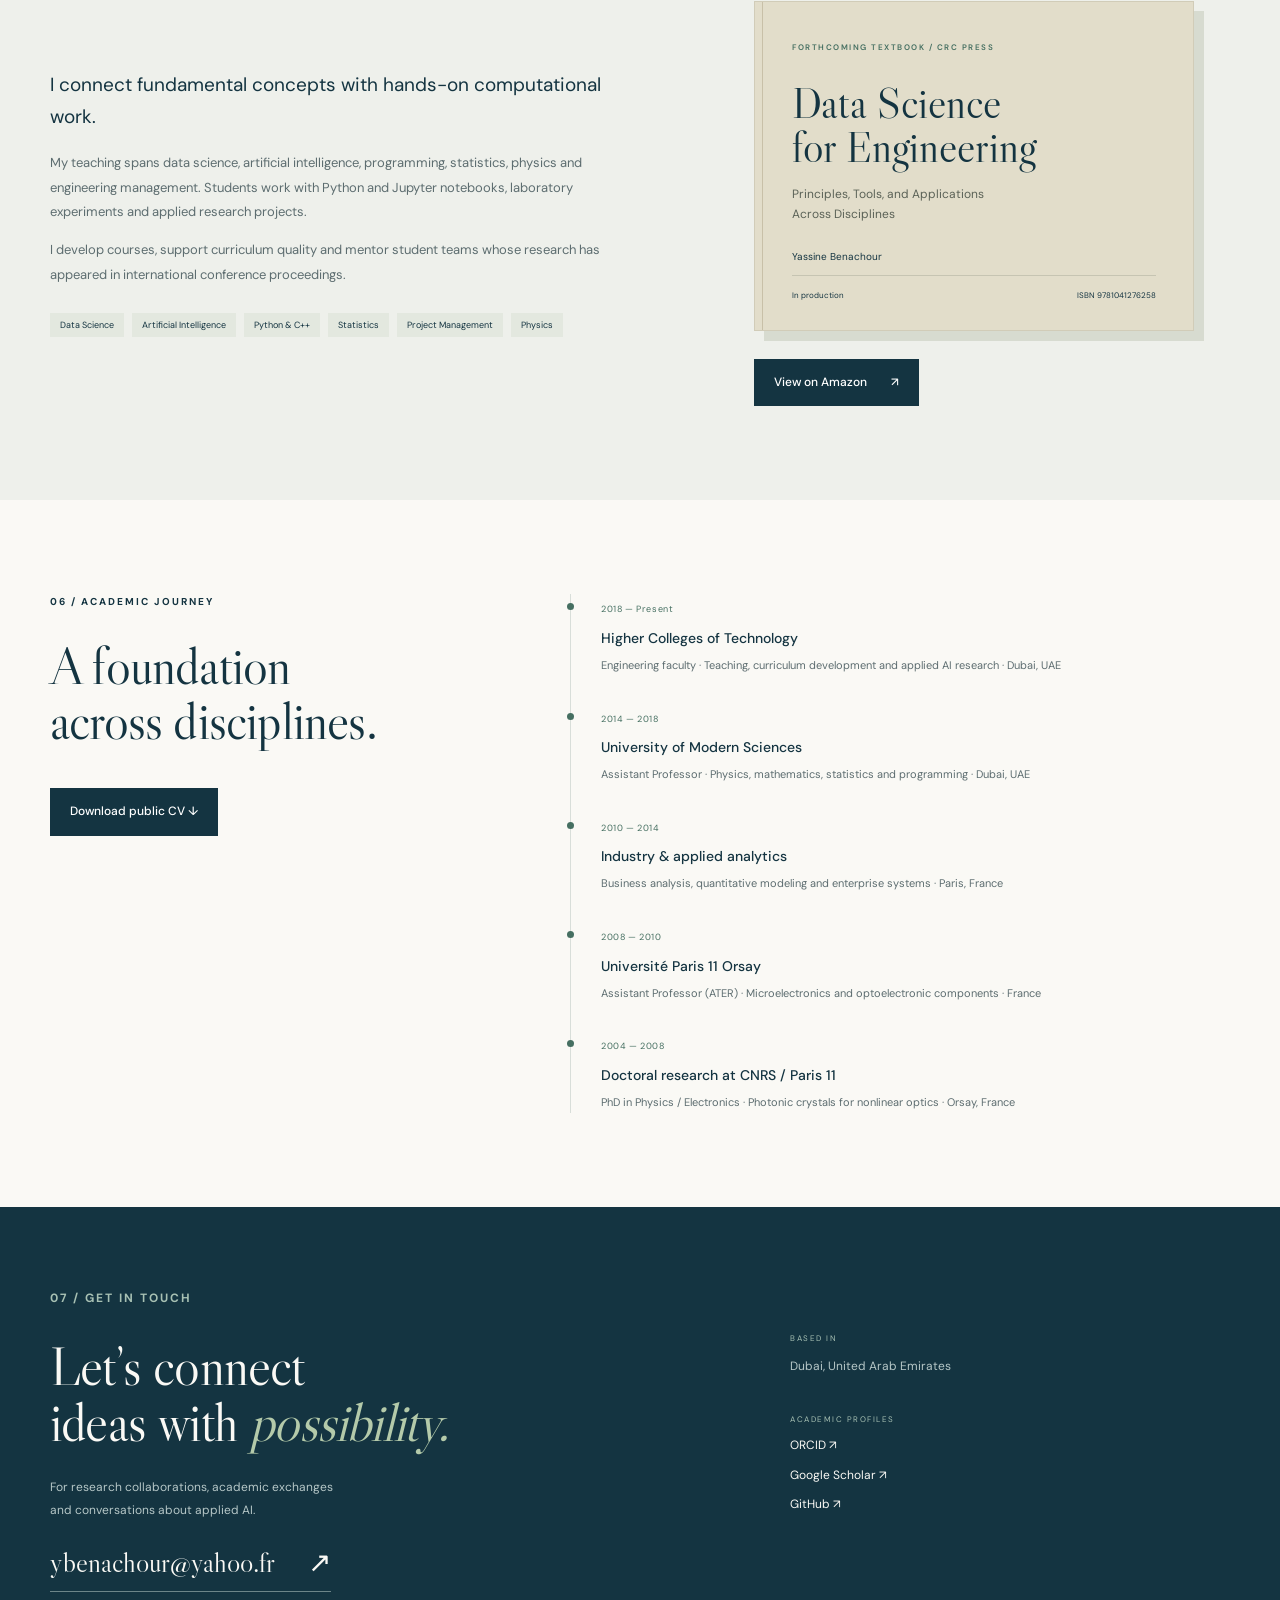
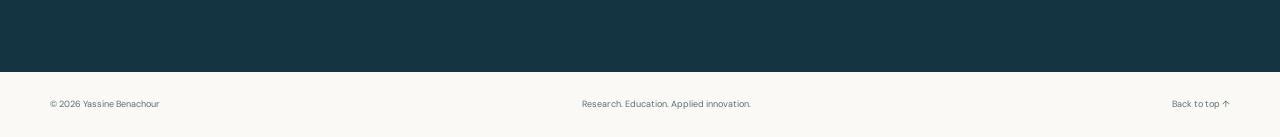
==== commit 0e24b1f1: "Add editorial and peer-review service section" ====
--- a/index.html
+++ b/index.html
@@ -45,8 +45,9 @@
 <article class="publication" data-type="Conference" data-status="Published"><div class="pub-year">2024<span>Conference</span></div><div><div class="pub-status">Published</div><h3>Performance Evaluation of Deep Learning Models for Real-Time Trash Classification on Embedded Devices</h3><p class="authors">Ahmed, Abduselam; Petros, Fanuel; Yemane, Tomas; Flitti, Farid; Benachour, Yassine</p><p class="venue">2024 7th International Conference on Signal Processing and Information Security (ICSPIS)</p><a href="https://doi.org/10.1109/ICSPIS63676.2024.10812636" target="_blank" rel="noopener noreferrer">Read paper <span aria-hidden="true">↗</span></a></div></article>
 <article class="publication" data-type="Journal" data-status="Published"><div class="pub-year">2023<span>Journal</span></div><div><div class="pub-status">Published</div><h3>Optimization of second-order nonlinear optical susceptibilities in 1D GaN photonic crystal</h3><p class="authors">Yassine Benachour</p><p class="venue">Journal of Nonlinear Optical Physics &amp; Materials</p><a href="https://doi.org/10.1142/S0218863523500078" target="_blank" rel="noopener noreferrer">Read paper <span aria-hidden="true">↗</span></a></div></article>
 <article class="publication" data-type="Conference" data-status="Published"><div class="pub-year">2020<span>Conference</span></div><div><div class="pub-status">Published</div><h3>Nonlinear Optics of Photonic Crystals</h3><p class="authors">Benachour, Yassine</p><p class="venue">2020 Advances in Science and Engineering Technology International Conferences (ASET)</p><a href="https://doi.org/10.1109/ASET48392.2020.9118251" target="_blank" rel="noopener noreferrer">Read paper <span aria-hidden="true">↗</span></a></div></article></div><p id="no-results" hidden>No papers match your search. Try another keyword or select “All work”.</p><p class="publication-footnote">Accepted papers are labeled separately; acceptance does not imply publication in the proceedings. This curated list is based on the publication bibliography and September 2026 conference records. <a href="https://scholar.google.com/citations?user=nbWX6e0AAAAJ" target="_blank" rel="noopener noreferrer">View Google Scholar ↗</a></p></section>
-<section class="teaching-section" id="teaching"><div class="section wrap"><div class="section-heading"><div><p class="eyebrow">04 / Teaching & mentorship</p><h2>Understanding first.<br>Application always.</h2></div><p>Building confidence through code,<br>experimentation and real problems.</p></div><div class="teaching-grid"><div><p class="lead">I connect fundamental concepts with hands-on computational work.</p><p>My teaching spans data science, artificial intelligence, programming, statistics, physics and engineering management. Students work with Python and Jupyter notebooks, laboratory experiments and applied research projects.</p><p>I develop courses, support curriculum quality and mentor student teams whose research has appeared in international conference proceedings.</p><div class="course-tags"><span>Data Science</span><span>Artificial Intelligence</span><span>Python & C++</span><span>Statistics</span><span>Project Management</span><span>Physics</span></div></div><aside class="textbook-feature"><a class="book-feature book-cover-link" href="https://www.amazon.com/dp/1041276257?lv=shuf&amp;channelId=500&amp;plpRedirect=mhFallback" target="_blank" rel="noopener noreferrer" aria-label="View Data Science for Engineering on Amazon (opens in a new tab)"><div class="book-spine" aria-hidden="true"></div><p class="small-label">Forthcoming textbook / CRC Press</p><h3>Data Science<br>for Engineering</h3><p class="book-subtitle">Principles, Tools, and Applications<br>Across Disciplines</p><p class="book-author">Yassine Benachour</p><div class="book-meta"><span>In production</span><span>ISBN 9781041276258</span></div></a><a class="button book-amazon-link" href="https://www.amazon.com/dp/1041276257?lv=shuf&amp;channelId=500&amp;plpRedirect=mhFallback" target="_blank" rel="noopener noreferrer">View on Amazon <span aria-hidden="true">↗</span></a></aside></div></div></section>
-<section class="section wrap experience" id="cv"><div><p class="eyebrow">05 / Academic journey</p><h2>A foundation<br>across disciplines.</h2><a class="button" href="Yassine_Benachour_CV.pdf" download>Download public CV ↓</a></div><div class="timeline"><article><span>2018 — Present</span><h3>Higher Colleges of Technology</h3><p>Engineering faculty · Teaching, curriculum development and applied AI research · Dubai, UAE</p></article><article><span>2014 — 2018</span><h3>University of Modern Sciences</h3><p>Assistant Professor · Physics, mathematics, statistics and programming · Dubai, UAE</p></article><article><span>2010 — 2014</span><h3>Industry & applied analytics</h3><p>Business analysis, quantitative modeling and enterprise systems · Paris, France</p></article><article><span>2008 — 2010</span><h3>Université Paris 11 Orsay</h3><p>Assistant Professor (ATER) · Microelectronics and optoelectronic components · France</p></article><article><span>2004 — 2008</span><h3>Doctoral research at CNRS / Paris 11</h3><p>PhD in Physics / Electronics · Photonic crystals for nonlinear optics · Orsay, France</p></article></div></section>
-<section class="contact-section" id="contact"><div class="wrap contact-inner"><div><p class="eyebrow">06 / Get in touch</p><h2>Let’s connect<br>ideas with <em>possibility.</em></h2><p>For research collaborations, academic exchanges<br>and conversations about applied AI.</p><a class="contact-email" href="mailto:ybenachour@yahoo.fr">ybenachour@yahoo.fr <span aria-hidden="true">↗</span></a></div><div class="contact-details"><span>BASED IN</span><p>Dubai, United Arab Emirates</p><span>ACADEMIC PROFILES</span><a href="https://orcid.org/0000-0003-3141-0830" target="_blank" rel="noopener noreferrer">ORCID ↗</a><a href="https://scholar.google.com/citations?user=nbWX6e0AAAAJ" target="_blank" rel="noopener noreferrer">Google Scholar ↗</a><a href="https://github.com/ybenachour" target="_blank" rel="noopener noreferrer">GitHub ↗</a></div></div></section>
+<section class="section wrap" id="service"><div class="section-heading"><div><p class="eyebrow">04 / Editorial &amp; peer review</p><h2>Contributing to<br>the research community.</h2></div><a class="text-link" href="https://orcid.org/0000-0003-3141-0830" target="_blank" rel="noopener noreferrer">View review activity on ORCID ↗</a></div><div class="teaching-grid"><article><p class="small-label">Editorial service</p><h3>Guest Editor</h3><p>PLOS Digital Health</p></article><article><p class="small-label">Peer-review service</p><h3>Journal reviewer</h3><p>I regularly serve as a reviewer for:</p><ul><li>Engineering Applications of Artificial Intelligence (EAAI)</li><li>IEEE Access</li><li>Scientific Reports</li></ul><p>I have also reviewed for:</p><ul><li>BMC Medical Informatics and Decision Making</li><li>npj Biomedical Innovations</li><li>Results in Engineering</li></ul></article></div></section>
+<section class="teaching-section" id="teaching"><div class="section wrap"><div class="section-heading"><div><p class="eyebrow">05 / Teaching & mentorship</p><h2>Understanding first.<br>Application always.</h2></div><p>Building confidence through code,<br>experimentation and real problems.</p></div><div class="teaching-grid"><div><p class="lead">I connect fundamental concepts with hands-on computational work.</p><p>My teaching spans data science, artificial intelligence, programming, statistics, physics and engineering management. Students work with Python and Jupyter notebooks, laboratory experiments and applied research projects.</p><p>I develop courses, support curriculum quality and mentor student teams whose research has appeared in international conference proceedings.</p><div class="course-tags"><span>Data Science</span><span>Artificial Intelligence</span><span>Python & C++</span><span>Statistics</span><span>Project Management</span><span>Physics</span></div></div><aside class="textbook-feature"><a class="book-feature book-cover-link" href="https://www.amazon.com/dp/1041276257?lv=shuf&amp;channelId=500&amp;plpRedirect=mhFallback" target="_blank" rel="noopener noreferrer" aria-label="View Data Science for Engineering on Amazon (opens in a new tab)"><div class="book-spine" aria-hidden="true"></div><p class="small-label">Forthcoming textbook / CRC Press</p><h3>Data Science<br>for Engineering</h3><p class="book-subtitle">Principles, Tools, and Applications<br>Across Disciplines</p><p class="book-author">Yassine Benachour</p><div class="book-meta"><span>In production</span><span>ISBN 9781041276258</span></div></a><a class="button book-amazon-link" href="https://www.amazon.com/dp/1041276257?lv=shuf&amp;channelId=500&amp;plpRedirect=mhFallback" target="_blank" rel="noopener noreferrer">View on Amazon <span aria-hidden="true">↗</span></a></aside></div></div></section>
+<section class="section wrap experience" id="cv"><div><p class="eyebrow">06 / Academic journey</p><h2>A foundation<br>across disciplines.</h2><a class="button" href="Yassine_Benachour_CV.pdf" download>Download public CV ↓</a></div><div class="timeline"><article><span>2018 — Present</span><h3>Higher Colleges of Technology</h3><p>Engineering faculty · Teaching, curriculum development and applied AI research · Dubai, UAE</p></article><article><span>2014 — 2018</span><h3>University of Modern Sciences</h3><p>Assistant Professor · Physics, mathematics, statistics and programming · Dubai, UAE</p></article><article><span>2010 — 2014</span><h3>Industry & applied analytics</h3><p>Business analysis, quantitative modeling and enterprise systems · Paris, France</p></article><article><span>2008 — 2010</span><h3>Université Paris 11 Orsay</h3><p>Assistant Professor (ATER) · Microelectronics and optoelectronic components · France</p></article><article><span>2004 — 2008</span><h3>Doctoral research at CNRS / Paris 11</h3><p>PhD in Physics / Electronics · Photonic crystals for nonlinear optics · Orsay, France</p></article></div></section>
+<section class="contact-section" id="contact"><div class="wrap contact-inner"><div><p class="eyebrow">07 / Get in touch</p><h2>Let’s connect<br>ideas with <em>possibility.</em></h2><p>For research collaborations, academic exchanges<br>and conversations about applied AI.</p><a class="contact-email" href="mailto:ybenachour@yahoo.fr">ybenachour@yahoo.fr <span aria-hidden="true">↗</span></a></div><div class="contact-details"><span>BASED IN</span><p>Dubai, United Arab Emirates</p><span>ACADEMIC PROFILES</span><a href="https://orcid.org/0000-0003-3141-0830" target="_blank" rel="noopener noreferrer">ORCID ↗</a><a href="https://scholar.google.com/citations?user=nbWX6e0AAAAJ" target="_blank" rel="noopener noreferrer">Google Scholar ↗</a><a href="https://github.com/ybenachour" target="_blank" rel="noopener noreferrer">GitHub ↗</a></div></div></section>
 </main><footer class="wrap footer"><p>© <span id="year">2026</span> Yassine Benachour</p><p>Research. Education. Applied innovation.</p><a href="#home">Back to top ↑</a></footer>
 </body></html>
--- a/styles.css
+++ b/styles.css
@@ -1,2 +1,5 @@
 @import url('https://fonts.googleapis.com/css2?family=DM+Sans:wght@400;500;600;700&family=Libre+Caslon+Display&display=swap');
 :root{--paper:#faf9f5;--ink:#143441;--muted:#5d6d70;--line:#d8ded9;--green:#456f61;--light:#eef1eb;--serif:'Libre Caslon Display',Georgia,serif;--sans:'DM Sans',Arial,sans-serif}*{box-sizing:border-box}html{scroll-behavior:smooth;scroll-padding-top:90px}body{margin:0;background:var(--paper);color:var(--ink);font:16px/1.65 var(--sans)}a{color:inherit;text-decoration:none}a:hover{color:var(--green)}button,input{font:inherit}button,a,input{touch-action:manipulation}button{cursor:pointer}button:focus-visible,a:focus-visible,input:focus-visible{outline:3px solid #bd773b;outline-offset:5px}.wrap{width:min(1180px,calc(100% - 96px));margin-inline:auto}.header{padding:20px 48px;display:flex;justify-content:space-between;align-items:center;border-bottom:1px solid var(--line);background:rgba(250,249,245,.97);position:sticky;top:0;z-index:10}.brand{font:700 31px/1 var(--sans);letter-spacing:-2px}.brand-dot{color:#729181}.header nav{display:flex;align-items:center;gap:32px;font-size:13px;font-weight:500}.nav-cv{border:1px solid var(--line);padding:7px 20px}.menu-toggle{display:none}.hero{display:grid;grid-template-columns:1.25fr 1fr;gap:65px;padding-block:88px 65px;align-items:center}.eyebrow{text-transform:uppercase;letter-spacing:2px;font-size:10px;font-weight:700;display:flex;align-items:center;gap:8px;margin:0 0 28px}.eyebrow>span{display:inline-block;width:6px;height:6px;border-radius:50%;background:var(--green)}.intro{font-size:15px;font-weight:600;margin-bottom:20px}.intro span{display:block;font-size:11px;font-weight:400;color:var(--muted);letter-spacing:1px;margin-top:3px}h1,h2,h3,p{margin-top:0}h1{font:normal clamp(54px,5.7vw,84px)/1.02 var(--serif);letter-spacing:-2px;margin-bottom:25px}em{font-weight:normal;color:var(--green)}.hero-description{font-size:16px;color:var(--muted);max-width:510px;line-height:1.85}.hero-actions{display:flex;align-items:center;gap:28px;margin-top:32px}.button{display:inline-flex;align-items:center;justify-content:center;gap:24px;background:var(--ink);color:white;padding:14px 20px;font-size:12px;font-weight:500}.button:hover{background:var(--green);color:white}.text-link{font-size:12px;border-bottom:1px solid var(--ink);padding-block:7px}.affiliation{margin:37px 0 0;font-size:11px;font-weight:600}.affiliation span{display:block;font-size:11px;font-weight:400;color:var(--muted);margin-top:2px}.research-note{background:#e9eee8;min-height:455px;position:relative;border:1px solid #dce3db;padding:25px 28px}.note-top{display:flex;justify-content:space-between;font-size:8px;letter-spacing:1.7px;color:var(--green)}.orbital{height:270px;position:relative;width:100%;display:flex;align-items:center;justify-content:center;overflow:hidden}.orbit{position:absolute;border:1px solid #b2c4b8;border-radius:50%;width:225px;height:135px;transform:rotate(-30deg)}.orbit-two{transform:rotate(30deg)}.orbit-three{transform:rotate(90deg)}.core{width:73px;height:73px;display:grid;place-items:center;border-radius:50%;background:var(--ink);color:var(--paper);font:31px var(--serif);box-shadow:0 0 0 16px #dce5db}.satellite{position:absolute;background:#6d927c;border:4px solid #e9eee8;width:18px;height:18px;border-radius:50%;top:64px;left:49%}.sat-two{top:153px;left:20%}.sat-three{top:169px;left:73%}.orbit-label{position:absolute;font-size:7px;letter-spacing:1.6px;color:var(--green)}.label-health{top:22px;left:44%}.label-data{top:196px;left:7%}.label-engineering{top:211px;left:64%}.note-bottom{border-top:1px solid #c9d5c8;display:flex;gap:20px;padding-top:22px}.note-number{font:40px/1 var(--serif);color:#829989}.note-bottom h2{font:26px/1.08 var(--serif);margin-bottom:12px}.note-bottom p{font-size:10px;color:var(--muted);margin-bottom:0;line-height:1.9}.profile-links{display:flex;align-items:center;justify-content:space-between;border-top:1px solid var(--line);border-bottom:1px solid var(--line);padding-block:22px;font-size:12px}.profile-links>span{font-size:10px;color:var(--muted);text-transform:uppercase;letter-spacing:1.2px}.section{padding-block:94px}.section h2{font:normal 52px/1.06 var(--serif);letter-spacing:-.8px;margin-bottom:25px}.about{display:grid;grid-template-columns:1fr 1.6fr;gap:95px}.about-body>p{font-size:14px;color:var(--muted);line-height:1.9}.about-body .lead,.lead{font-size:19px;line-height:1.65;color:var(--ink)}.credentials{display:grid;grid-template-columns:repeat(3,1fr);border-top:1px solid var(--line);margin-top:30px;padding-top:25px;gap:20px}.credentials strong{font:30px var(--serif);display:block;margin-bottom:8px}.credentials span{font-size:10px;color:var(--muted);line-height:1.8;display:block}.research-section{background:var(--light)}.section-heading{display:flex;justify-content:space-between;align-items:flex-end;gap:35px;margin-bottom:42px}.section-heading h2{margin-bottom:0}.section-heading>p{color:var(--muted);font-size:12px;line-height:1.8;margin-bottom:4px}.research-grid{display:grid;grid-template-columns:repeat(3,1fr);gap:26px}.research-card{background:var(--paper);padding:26px;position:relative;border:1px solid #dce1da;display:flex;flex-direction:column}.card-number{font-size:10px;color:var(--muted)}.mini-visual{height:85px;display:flex;align-items:center;justify-content:center;gap:8px;margin-bottom:22px}.mini-visual i{display:block;background:#63826b}.gene{flex-direction:column;gap:6px;transform:rotate(-15deg)}.gene i{width:52px;height:2px;position:relative}.gene i:before,.gene i:after{content:'';width:7px;height:7px;border-radius:50%;background:#63826b;position:absolute;left:0;top:-2px}.gene i:after{left:auto;right:0}.gene i:nth-child(2),.gene i:nth-child(4){width:34px}.waveform i{width:3px;height:25px}.waveform i:nth-child(2n){height:45px}.waveform i:nth-child(3n){height:65px}.waveform i:nth-child(4n){height:15px}.matrix{display:grid;grid-template-columns:repeat(3,13px);grid-template-rows:repeat(3,13px);gap:8px;align-content:center}.matrix i{height:13px;width:13px;background:#8aa08a}.matrix i:nth-child(2n){background:#244638}.small-label{text-transform:uppercase;letter-spacing:1.5px;font-size:8px;font-weight:600;margin-bottom:13px;color:var(--green)}.research-card h3{font:31px/1.1 var(--serif);margin-bottom:19px}.research-card>p:not(.small-label){font-size:12px;color:var(--muted);line-height:1.9;flex:1}.tags{display:flex;gap:5px;flex-wrap:wrap;margin-block:10px 27px}.tags span{border:1px solid var(--line);font-size:8px;padding:3px 7px}.research-card>a{font-size:11px;font-weight:500;border-top:1px solid var(--line);padding-top:15px}.featured-paper{background:var(--ink);color:white;padding:32px;display:grid;grid-template-columns:1fr 2.6fr;gap:40px;margin-bottom:36px}.featured-label{font-size:9px;letter-spacing:1.3px;text-transform:uppercase;color:#b8d1bd}.featured-label span{display:block;color:#a5b9b6;font-size:9px;text-transform:none;letter-spacing:0;margin-top:12px}.featured-paper h3{font:28px/1.2 var(--serif);margin-bottom:13px}.featured-paper p{font-size:12px;line-height:1.8;color:#bfcfce;max-width:600px}.featured-paper a{font-size:11px;color:#d3e4c9}.publication-tools{display:flex;justify-content:space-between;gap:20px;align-items:center}.filters{display:flex;gap:7px;flex-wrap:wrap}.filters button{background:transparent;border:1px solid var(--line);color:var(--ink);font-size:11px;padding:8px 13px}.filters button.active{background:var(--ink);border-color:var(--ink);color:white}.search input{background:transparent;border:1px solid var(--line);border-radius:0;padding:9px 12px;font-size:11px;width:255px;max-width:100%;color:var(--ink)}.result-count{font-size:10px;color:var(--muted);margin-block:17px 5px}.publication{display:grid;grid-template-columns:85px 1fr;gap:17px;padding-block:26px;border-bottom:1px solid var(--line)}.publication[hidden]{display:none}.pub-year{font:25px var(--serif);padding-top:3px}.pub-year>span{display:block;font:9px var(--sans);color:var(--muted);margin-top:6px}.pub-status{font-size:8px;color:var(--green);text-transform:uppercase;letter-spacing:1px;margin-bottom:5px}.publication h3{font:23px/1.25 var(--serif);max-width:850px;margin-bottom:7px}.publication p{font-size:11px;color:var(--muted);margin-bottom:4px;line-height:1.7}.publication .venue{font-style:italic}.publication a,.awaiting{font-size:10px;display:inline-block;margin-top:7px}.awaiting{color:var(--muted)}.publication-footnote{font-size:10px;color:var(--muted);line-height:1.9;margin-top:23px;max-width:800px}.publication-footnote a{text-decoration:underline}.teaching-section{background:#eef0eb}.teaching-grid{display:grid;grid-template-columns:1.25fr 1fr;gap:110px;align-items:center}.teaching-grid>div>p:not(.lead){font-size:13px;line-height:1.9;color:var(--muted)}.course-tags{display:flex;gap:8px;flex-wrap:wrap;padding-top:12px}.course-tags span{padding:5px 10px;background:#e3e8df;font-size:9px}.book-feature{background:#e2ddca;padding:39px 37px 24px;position:relative;min-height:330px;box-shadow:10px 10px 0 #d7dbd0;border:1px solid #d1ccb8}.book-spine{position:absolute;left:7px;top:0;bottom:0;border-left:1px solid #c8c0a8}.book-feature .small-label{font-size:8px}.book-feature h3{font:43px/1.03 var(--serif);margin:27px 0 16px}.book-subtitle{font-size:12px;color:#5b6257}.book-author{font-size:10px;margin-top:24px}.book-meta{display:flex;justify-content:space-between;border-top:1px solid #c6c4b2;padding-top:13px;font-size:8px}.experience{display:grid;grid-template-columns:1fr 1.5fr;gap:80px}.experience .button{margin-top:14px}.timeline{border-left:1px solid var(--line);padding-left:30px}.timeline article{position:relative;padding-bottom:28px}.timeline article:last-child{padding-bottom:0}.timeline article:before{content:'';position:absolute;width:7px;height:7px;left:-34px;top:9px;background:var(--green);border-radius:50%}.timeline span{font-size:9px;letter-spacing:.6px;color:var(--green)}.timeline h3{font-size:14px;font-weight:500;margin:6px 0}.timeline p{font-size:11px;color:var(--muted);line-height:1.8;margin-bottom:0}.contact-section{background:var(--ink);color:var(--paper)}.contact-inner{display:grid;grid-template-columns:1.5fr 1fr;gap:80px;padding-block:80px}.contact-inner .eyebrow{color:#a7c0b3}.contact-inner h2{font:54px/1.05 var(--serif);letter-spacing:-.8px;margin-bottom:25px}.contact-inner em{color:#b4caaa}.contact-inner p{color:#b6c7c7;font-size:12px;line-height:1.9}.contact-email{font:28px var(--serif);display:inline-block;border-bottom:1px solid #6c8589;padding-block:12px}.contact-email:hover{color:#c3d5bb}.contact-email span{margin-left:27px}.contact-details{padding-top:45px;display:flex;flex-direction:column;align-items:flex-start}.contact-details>span{font-size:8px;color:#a7c0b3;letter-spacing:1.5px}.contact-details>p{margin:10px 0 35px}.contact-details>a{font-size:12px;margin-top:10px}.contact-details>a:hover{color:#b4caaa}.footer{display:flex;align-items:center;justify-content:space-between;padding-block:25px;font-size:9px;color:var(--muted);gap:15px}.footer p{margin:0}.skip{position:fixed;left:20px;top:-70px;background:white;padding:10px;z-index:30}.skip:focus{top:15px}.sr-only{position:absolute;width:1px;height:1px;padding:0;margin:-1px;overflow:hidden;clip:rect(0,0,0,0);white-space:nowrap;border:0}@media(min-width:1500px){.hero{padding-block:110px 85px}}@media(max-width:1000px){.wrap{width:calc(100% - 60px)}.header{padding:18px 30px}.header nav{gap:20px}.hero{gap:35px}.hero-actions{gap:17px}.research-note{padding:22px;min-height:430px}.about{gap:45px}.research-grid{gap:15px}.research-card{padding:21px}.research-card h3{font-size:27px}.teaching-grid{gap:55px}.experience{gap:40px}}@media(max-width:760px){html{scroll-padding-top:80px}.wrap{width:calc(100% - 40px)}.header{padding:17px 20px}.menu-toggle{display:block;background:none;border:1px solid var(--line);padding:5px 11px;font-size:11px;color:var(--ink)}.header nav{display:flex;gap:14px;flex-wrap:wrap;justify-content:flex-end;max-width:80%;font-size:10px}.js .header nav{display:none;position:absolute;top:66px;right:0;left:0;background:var(--paper);padding:25px;max-width:none;box-shadow:0 8px 12px #14344110}.js .header nav.open{display:flex}.hero{grid-template-columns:1fr;padding-block:50px 35px;gap:35px}h1{font-size:64px;letter-spacing:-1.5px}.hero-description{font-size:14px;max-width:550px}.research-note{min-height:390px;padding:22px 28px}.orbital{height:230px;max-width:350px;margin:auto}.note-bottom h2{font-size:27px}.hero-actions{gap:25px}.profile-links{flex-wrap:wrap;justify-content:flex-start;gap:17px 25px;font-size:10px}.profile-links>span{width:100%;font-size:9px}.section{padding-block:60px}.section h2{font-size:43px}.about{grid-template-columns:1fr;gap:18px}.about .eyebrow{margin-bottom:20px}.about-body .lead{font-size:18px}.section-heading{align-items:flex-start;flex-direction:column;gap:20px;margin-bottom:30px}.research-grid{grid-template-columns:1fr;gap:20px}.research-card{padding:26px}.mini-visual{position:absolute;right:30px;top:23px;width:90px;height:70px;margin:0}.research-card .small-label{margin-top:60px}.research-card h3{font-size:35px}.research-card>p:not(.small-label){font-size:13px}.featured-paper{grid-template-columns:1fr;gap:20px;padding:25px}.featured-label span{margin-top:6px}.featured-paper h3{font-size:27px}.publication-tools{align-items:stretch;flex-direction:column;gap:15px}.search input{width:100%;font-size:13px}.publication{grid-template-columns:53px 1fr;gap:10px}.publication h3{font-size:22px}.pub-year{font-size:23px}.publication p{font-size:10px}.teaching-grid,.experience{grid-template-columns:1fr;gap:35px}.book-feature{max-width:440px;min-height:350px;width:100%}.experience h2 br{display:none}.contact-inner{grid-template-columns:1fr;gap:25px;padding-block:60px}.contact-inner h2{font-size:48px}.contact-details{padding-top:12px}.contact-email{font-size:26px}.contact-email span{margin-left:10px}.footer{flex-wrap:wrap}.footer p:nth-child(2){display:none}}@media(prefers-reduced-motion:reduce){html{scroll-behavior:auto}}@media print{.header,.hero,.profile-links,.research-section,.teaching-section,.contact-section,.footer,.publication-tools,.research-note,.about,.experience,.featured-paper,.publication-footnote,.result-count{display:none}.section{padding:0}.wrap{width:100%}.publication{break-inside:avoid}.publication[hidden]{display:grid}.section-heading .text-link{display:none}}
+
+/* Clickable textbook cover and retailer link. */
+.textbook-feature{width:100%;max-width:440px}.book-cover-link{display:block;color:var(--ink);transition:box-shadow .2s ease}.book-cover-link:hover{color:var(--ink);box-shadow:13px 13px 0 #c7d0c0}.book-amazon-link{margin-top:28px}@media(prefers-reduced-motion:reduce){.book-cover-link{transition:none}}
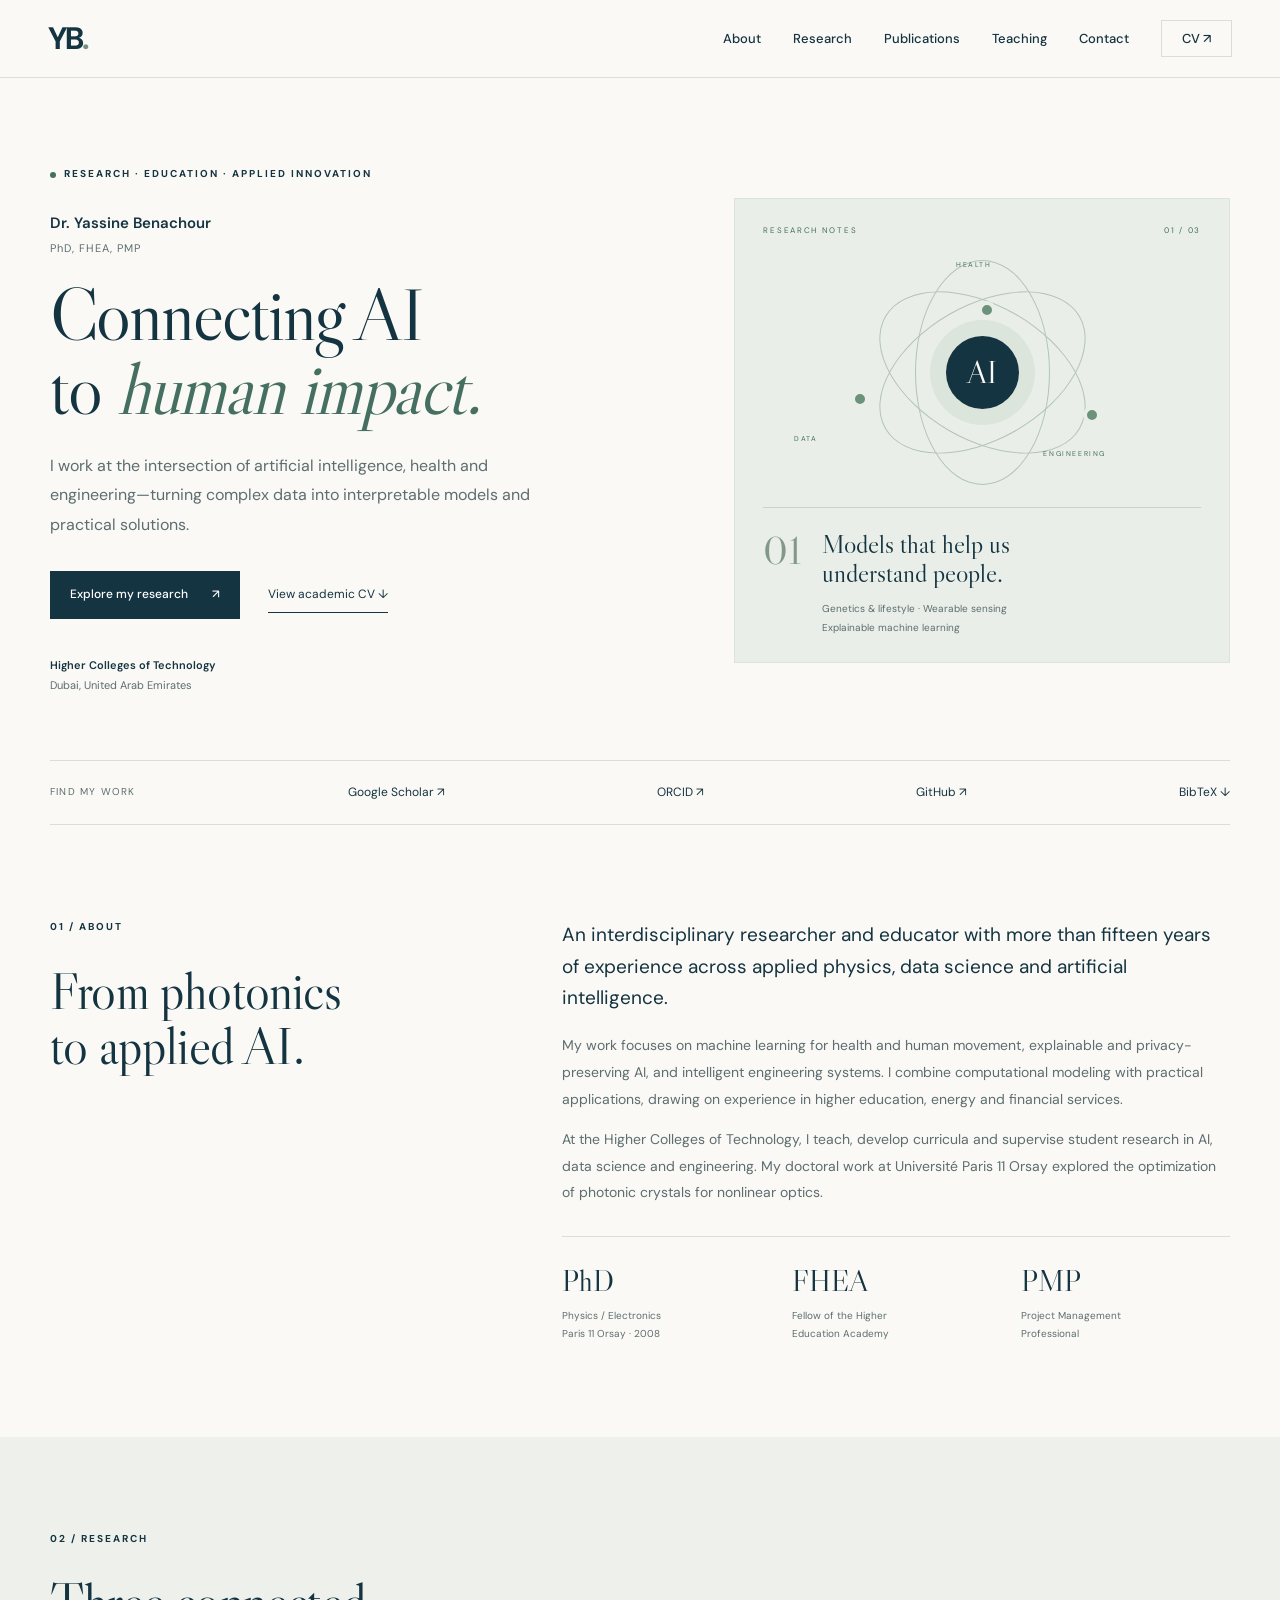
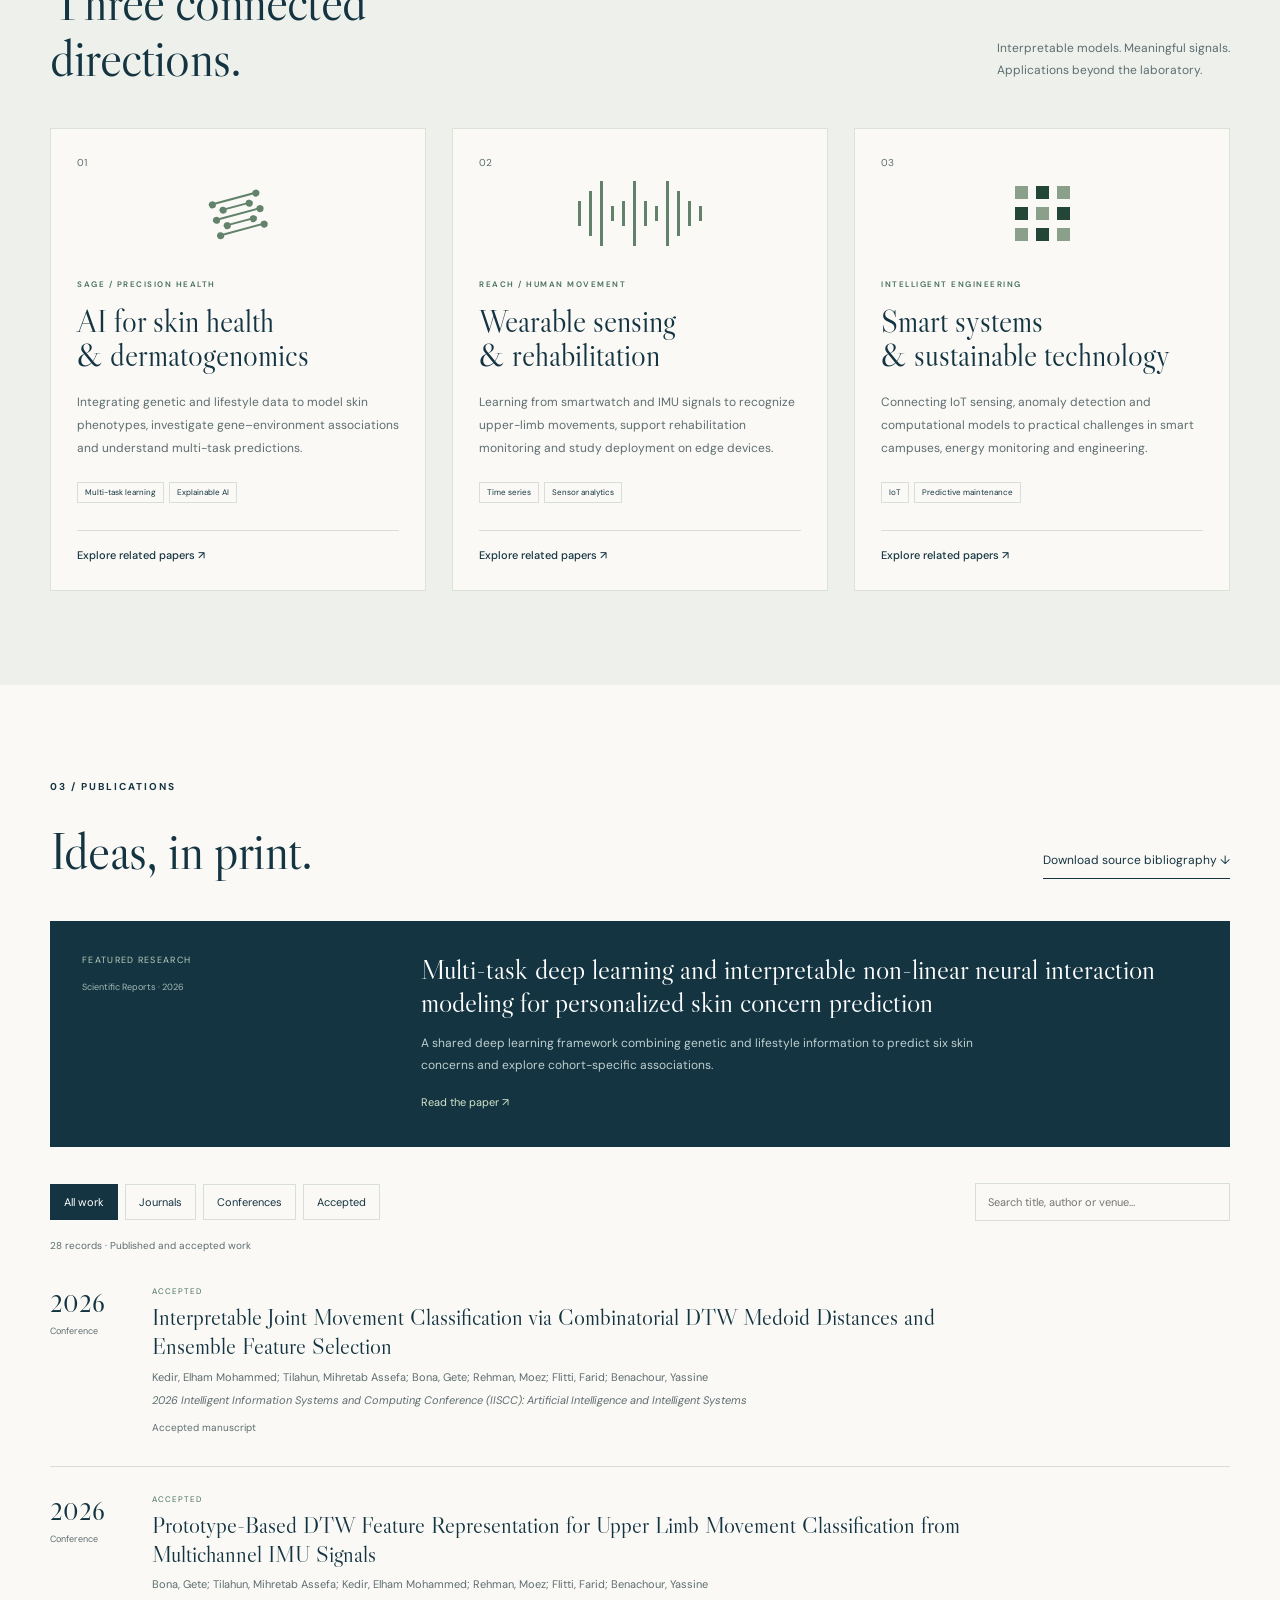
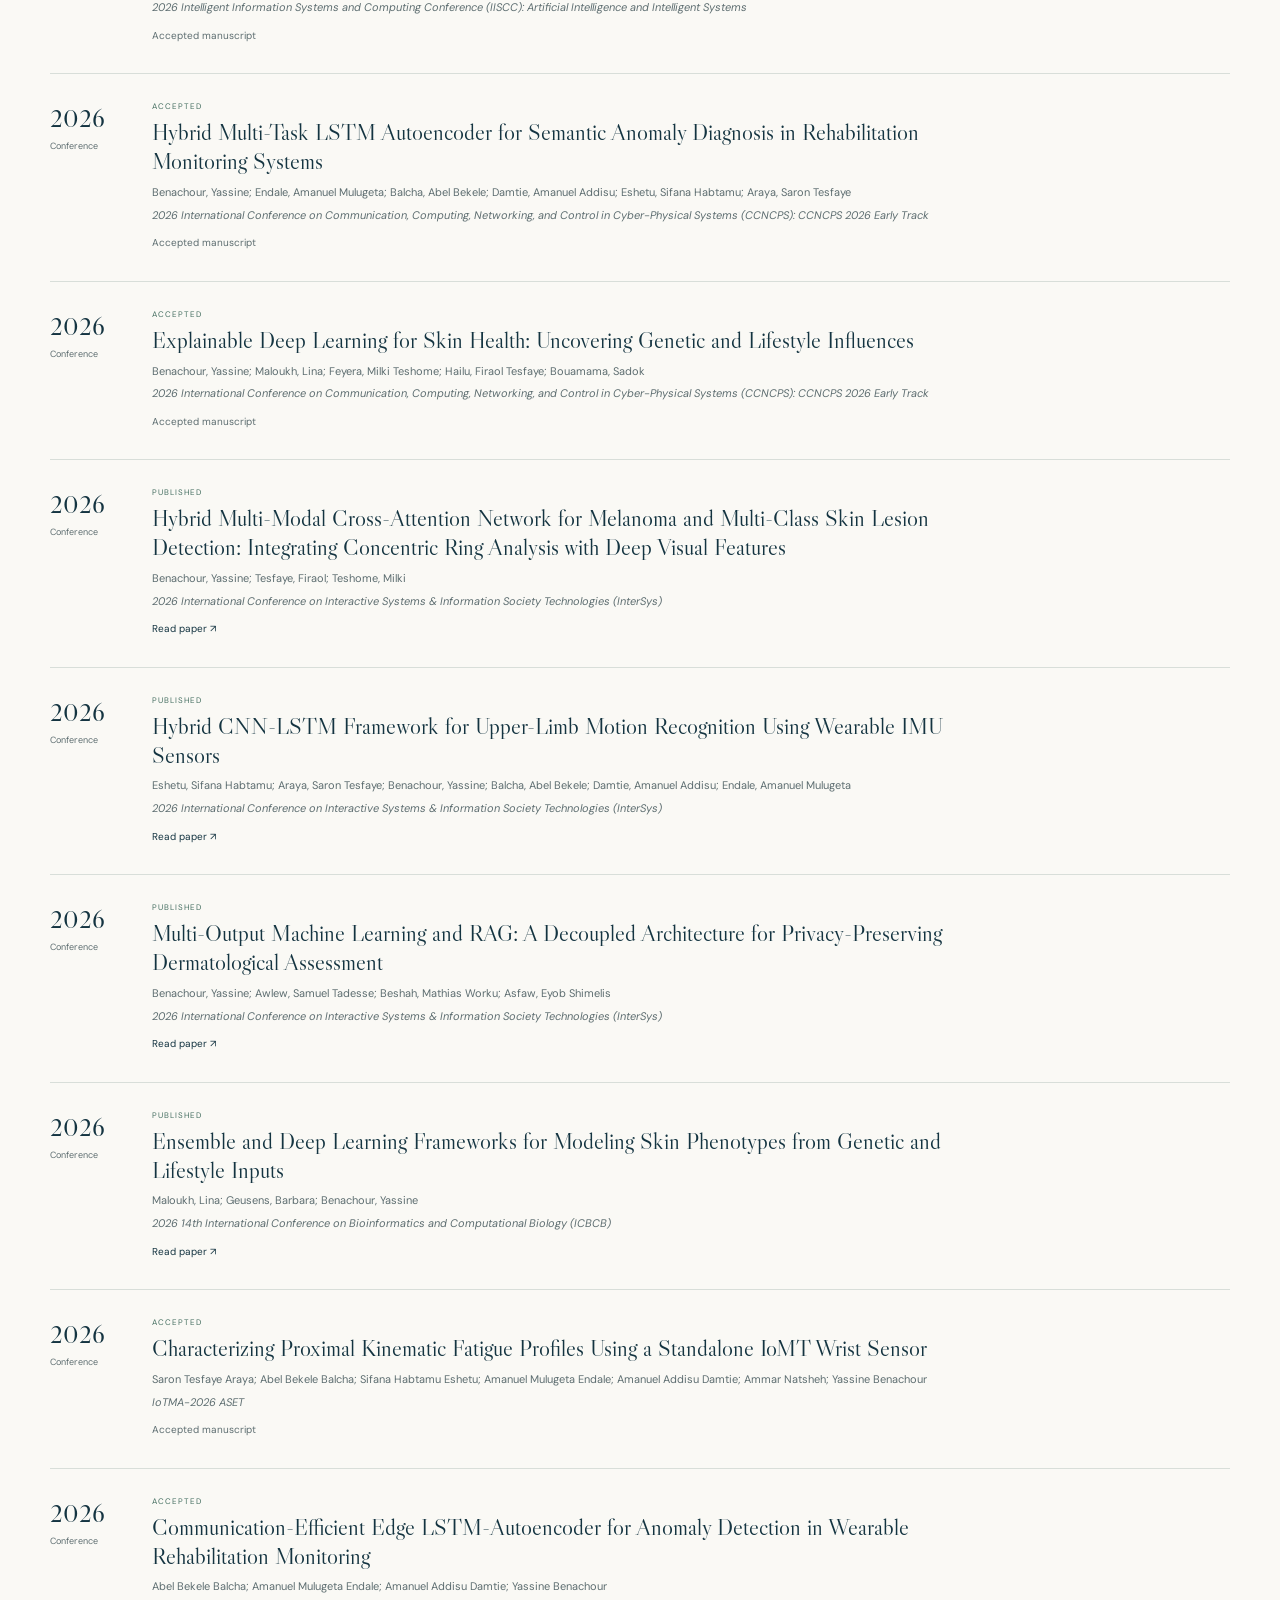
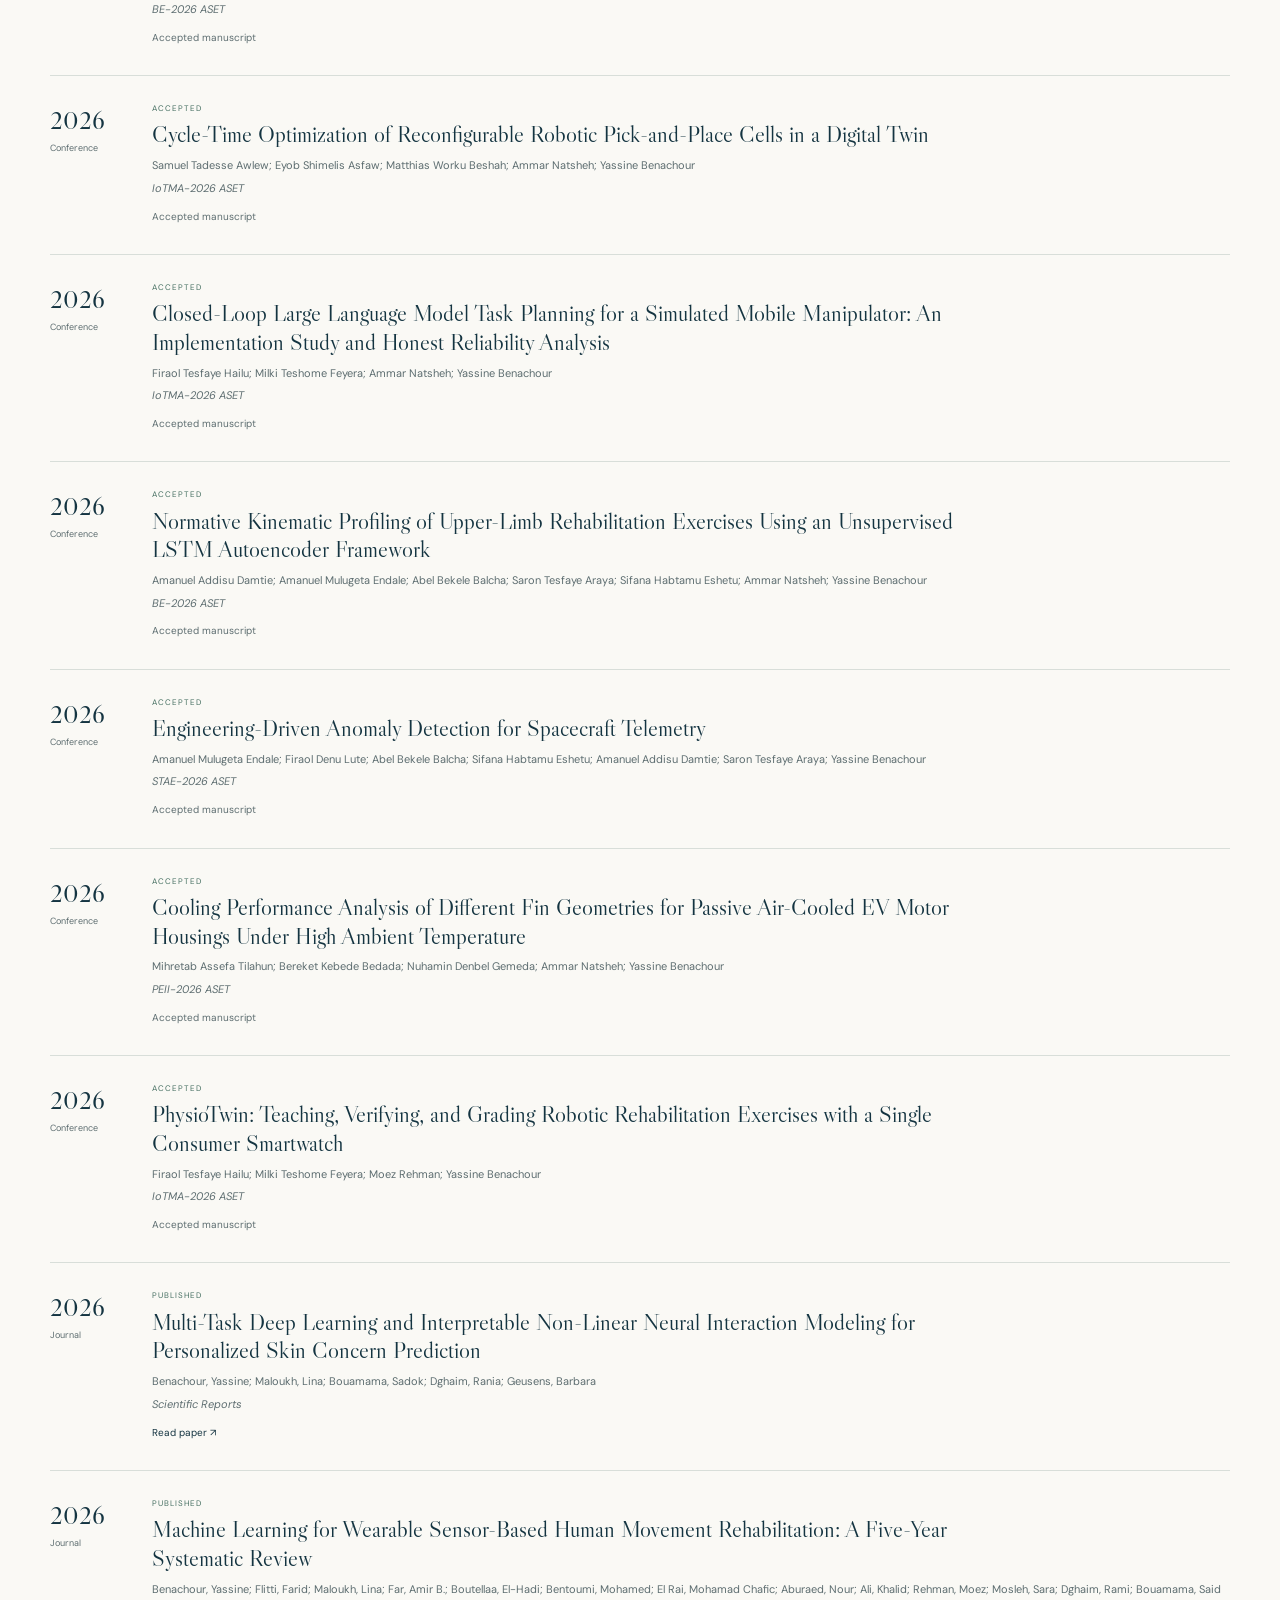
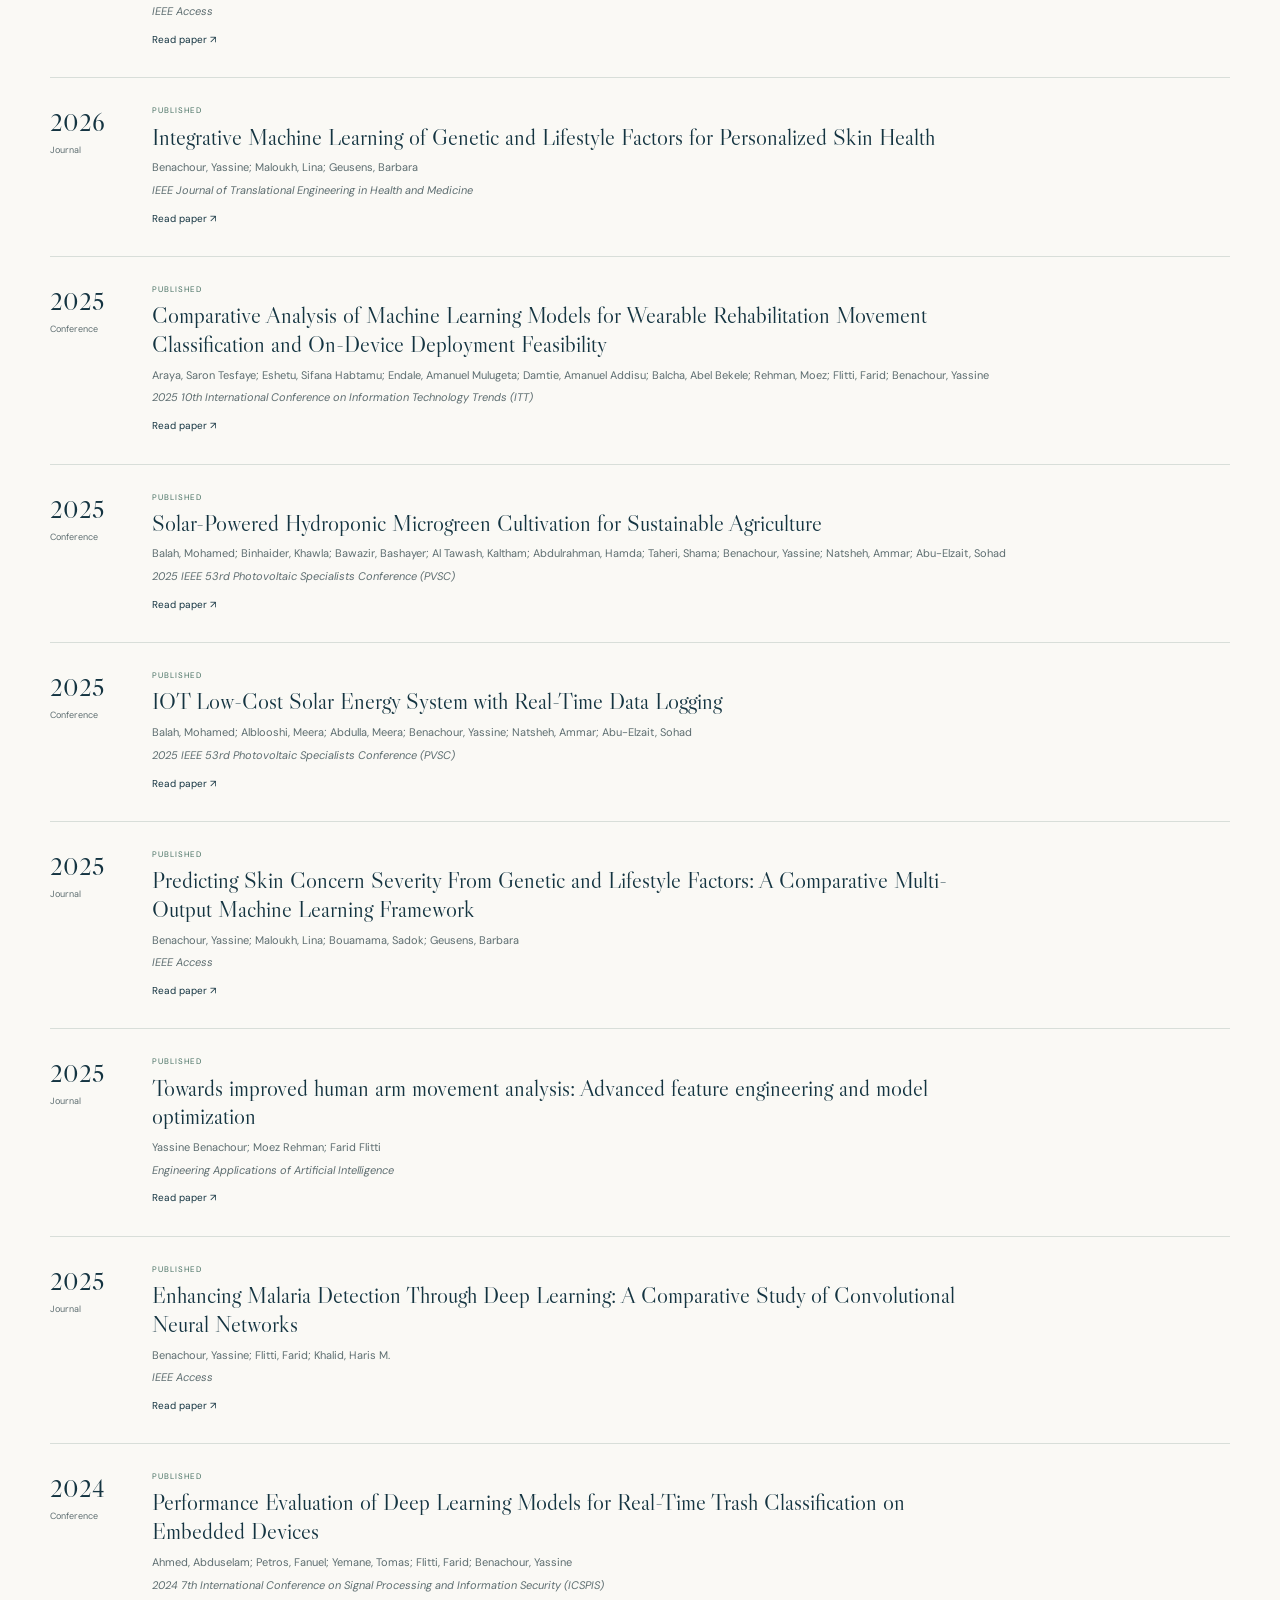
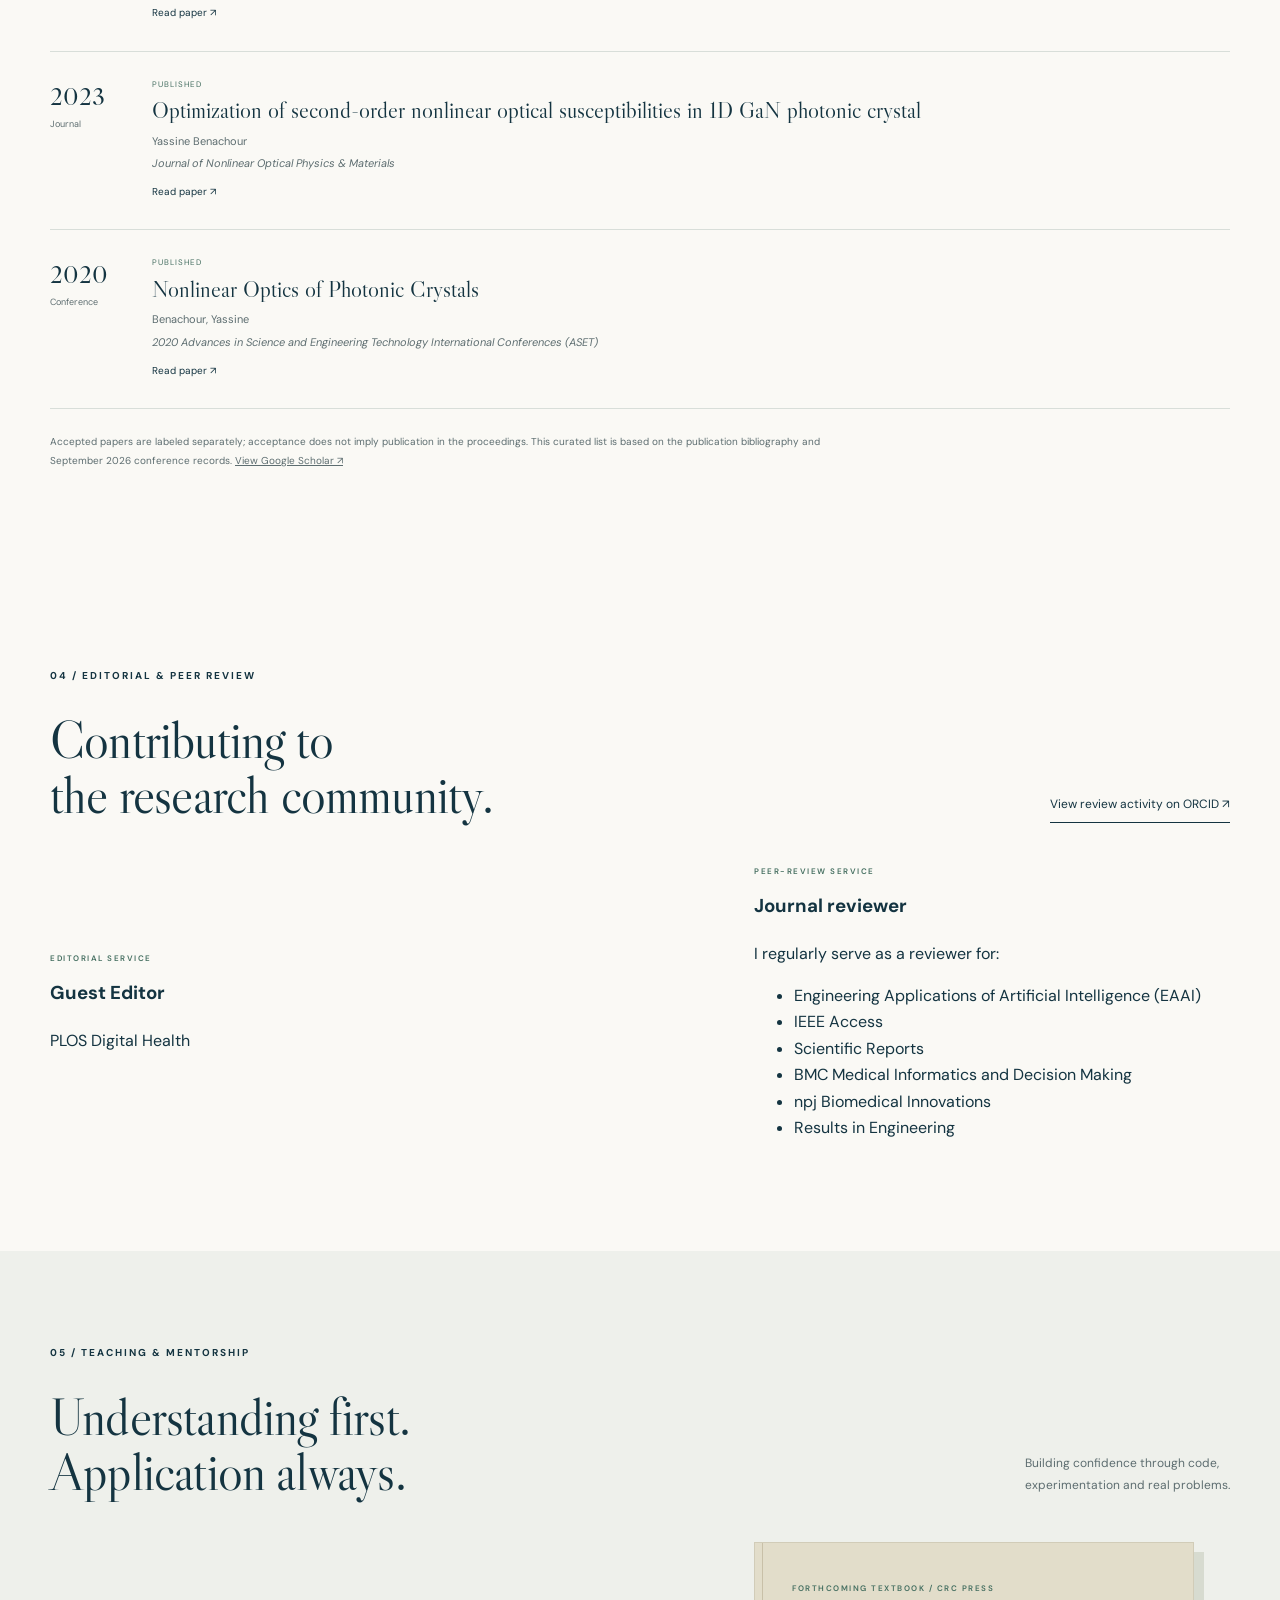
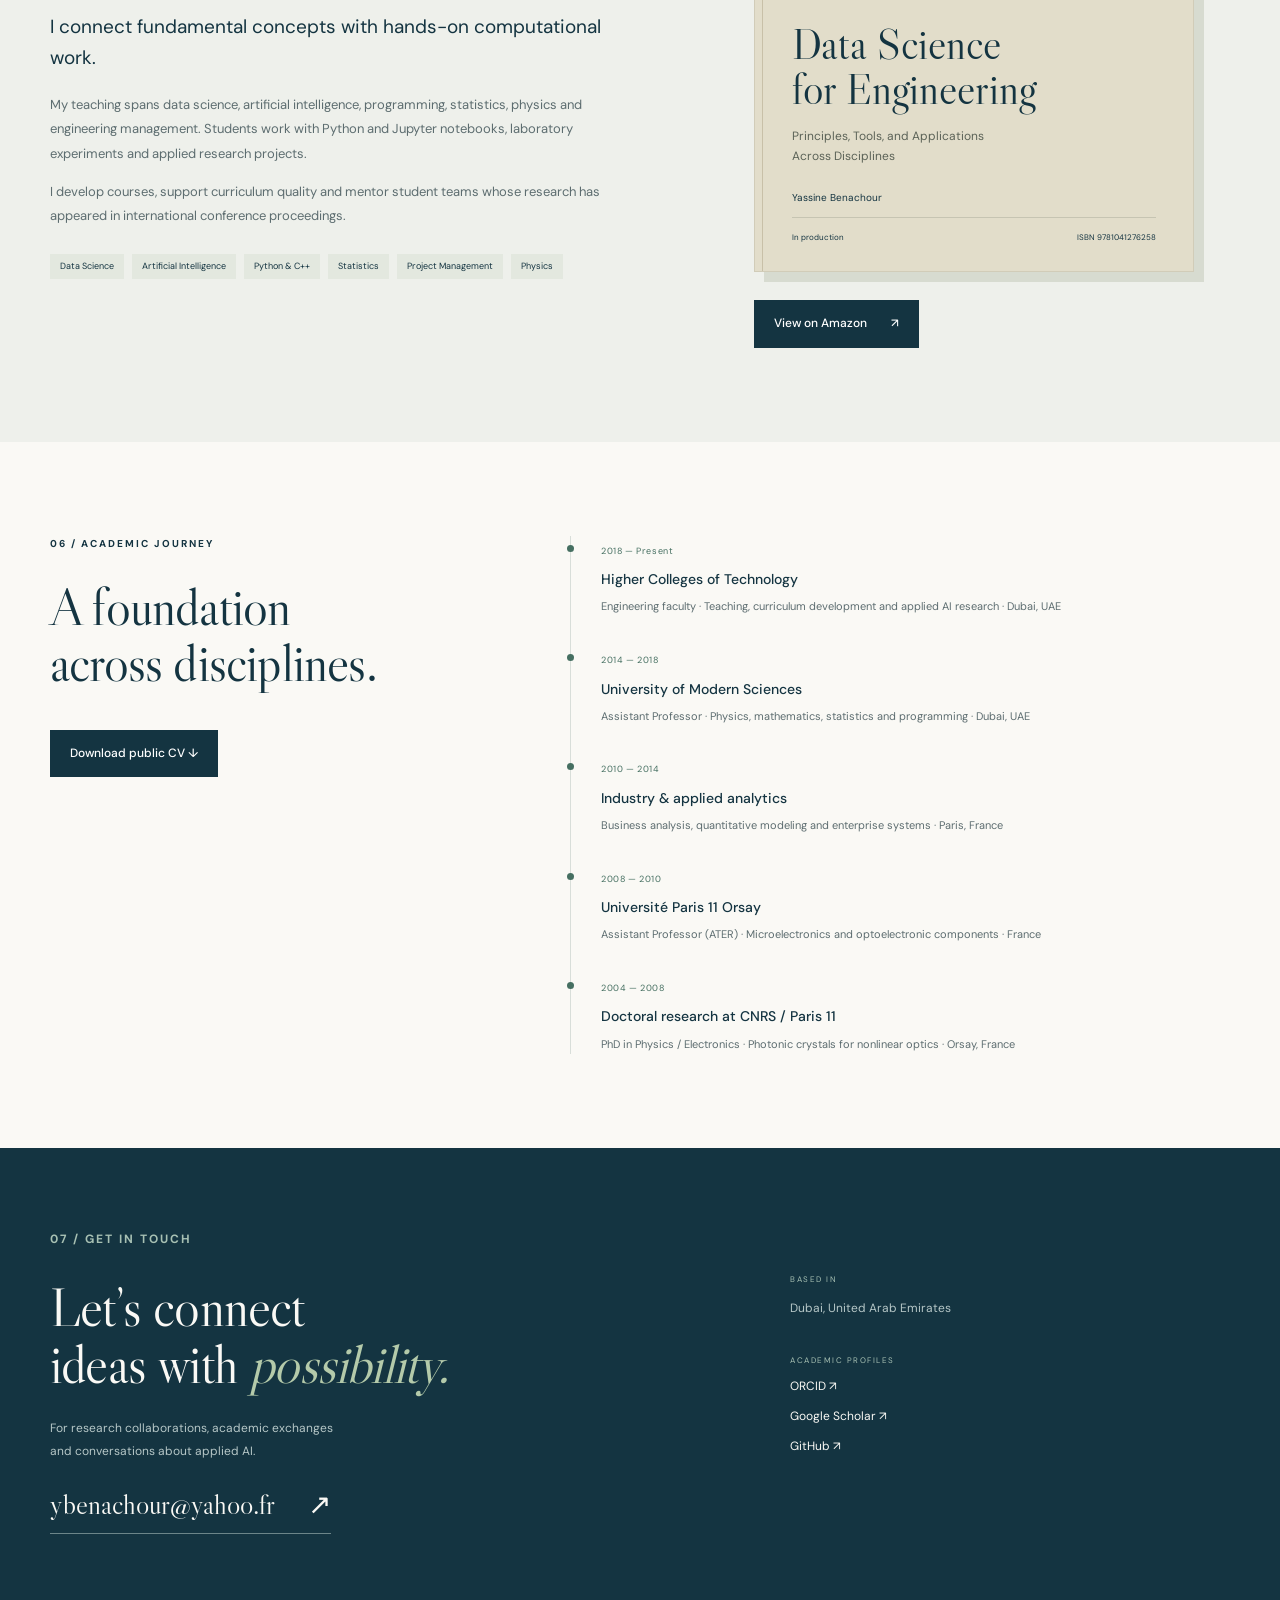
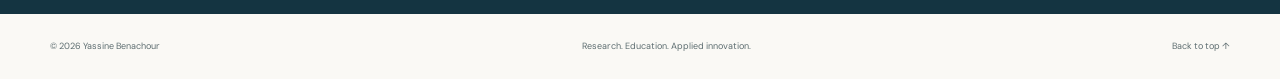
==== commit 4cd121d8: "List all six journals under regular peer-review service" ====
--- a/index.html
+++ b/index.html
@@ -45,7 +45,7 @@
 <article class="publication" data-type="Conference" data-status="Published"><div class="pub-year">2024<span>Conference</span></div><div><div class="pub-status">Published</div><h3>Performance Evaluation of Deep Learning Models for Real-Time Trash Classification on Embedded Devices</h3><p class="authors">Ahmed, Abduselam; Petros, Fanuel; Yemane, Tomas; Flitti, Farid; Benachour, Yassine</p><p class="venue">2024 7th International Conference on Signal Processing and Information Security (ICSPIS)</p><a href="https://doi.org/10.1109/ICSPIS63676.2024.10812636" target="_blank" rel="noopener noreferrer">Read paper <span aria-hidden="true">↗</span></a></div></article>
 <article class="publication" data-type="Journal" data-status="Published"><div class="pub-year">2023<span>Journal</span></div><div><div class="pub-status">Published</div><h3>Optimization of second-order nonlinear optical susceptibilities in 1D GaN photonic crystal</h3><p class="authors">Yassine Benachour</p><p class="venue">Journal of Nonlinear Optical Physics &amp; Materials</p><a href="https://doi.org/10.1142/S0218863523500078" target="_blank" rel="noopener noreferrer">Read paper <span aria-hidden="true">↗</span></a></div></article>
 <article class="publication" data-type="Conference" data-status="Published"><div class="pub-year">2020<span>Conference</span></div><div><div class="pub-status">Published</div><h3>Nonlinear Optics of Photonic Crystals</h3><p class="authors">Benachour, Yassine</p><p class="venue">2020 Advances in Science and Engineering Technology International Conferences (ASET)</p><a href="https://doi.org/10.1109/ASET48392.2020.9118251" target="_blank" rel="noopener noreferrer">Read paper <span aria-hidden="true">↗</span></a></div></article></div><p id="no-results" hidden>No papers match your search. Try another keyword or select “All work”.</p><p class="publication-footnote">Accepted papers are labeled separately; acceptance does not imply publication in the proceedings. This curated list is based on the publication bibliography and September 2026 conference records. <a href="https://scholar.google.com/citations?user=nbWX6e0AAAAJ" target="_blank" rel="noopener noreferrer">View Google Scholar ↗</a></p></section>
-<section class="section wrap" id="service"><div class="section-heading"><div><p class="eyebrow">04 / Editorial &amp; peer review</p><h2>Contributing to<br>the research community.</h2></div><a class="text-link" href="https://orcid.org/0000-0003-3141-0830" target="_blank" rel="noopener noreferrer">View review activity on ORCID ↗</a></div><div class="teaching-grid"><article><p class="small-label">Editorial service</p><h3>Guest Editor</h3><p>PLOS Digital Health</p></article><article><p class="small-label">Peer-review service</p><h3>Journal reviewer</h3><p>I regularly serve as a reviewer for:</p><ul><li>Engineering Applications of Artificial Intelligence (EAAI)</li><li>IEEE Access</li><li>Scientific Reports</li></ul><p>I have also reviewed for:</p><ul><li>BMC Medical Informatics and Decision Making</li><li>npj Biomedical Innovations</li><li>Results in Engineering</li></ul></article></div></section>
+<section class="section wrap" id="service"><div class="section-heading"><div><p class="eyebrow">04 / Editorial &amp; peer review</p><h2>Contributing to<br>the research community.</h2></div><a class="text-link" href="https://orcid.org/0000-0003-3141-0830" target="_blank" rel="noopener noreferrer">View review activity on ORCID ↗</a></div><div class="teaching-grid"><article><p class="small-label">Editorial service</p><h3>Guest Editor</h3><p>PLOS Digital Health</p></article><article><p class="small-label">Peer-review service</p><h3>Journal reviewer</h3><p>I regularly serve as a reviewer for:</p><ul><li>Engineering Applications of Artificial Intelligence (EAAI)</li><li>IEEE Access</li><li>Scientific Reports</li><li>BMC Medical Informatics and Decision Making</li><li>npj Biomedical Innovations</li><li>Results in Engineering</li></ul></article></div></section>
 <section class="teaching-section" id="teaching"><div class="section wrap"><div class="section-heading"><div><p class="eyebrow">05 / Teaching & mentorship</p><h2>Understanding first.<br>Application always.</h2></div><p>Building confidence through code,<br>experimentation and real problems.</p></div><div class="teaching-grid"><div><p class="lead">I connect fundamental concepts with hands-on computational work.</p><p>My teaching spans data science, artificial intelligence, programming, statistics, physics and engineering management. Students work with Python and Jupyter notebooks, laboratory experiments and applied research projects.</p><p>I develop courses, support curriculum quality and mentor student teams whose research has appeared in international conference proceedings.</p><div class="course-tags"><span>Data Science</span><span>Artificial Intelligence</span><span>Python & C++</span><span>Statistics</span><span>Project Management</span><span>Physics</span></div></div><aside class="textbook-feature"><a class="book-feature book-cover-link" href="https://www.amazon.com/dp/1041276257?lv=shuf&amp;channelId=500&amp;plpRedirect=mhFallback" target="_blank" rel="noopener noreferrer" aria-label="View Data Science for Engineering on Amazon (opens in a new tab)"><div class="book-spine" aria-hidden="true"></div><p class="small-label">Forthcoming textbook / CRC Press</p><h3>Data Science<br>for Engineering</h3><p class="book-subtitle">Principles, Tools, and Applications<br>Across Disciplines</p><p class="book-author">Yassine Benachour</p><div class="book-meta"><span>In production</span><span>ISBN 9781041276258</span></div></a><a class="button book-amazon-link" href="https://www.amazon.com/dp/1041276257?lv=shuf&amp;channelId=500&amp;plpRedirect=mhFallback" target="_blank" rel="noopener noreferrer">View on Amazon <span aria-hidden="true">↗</span></a></aside></div></div></section>
 <section class="section wrap experience" id="cv"><div><p class="eyebrow">06 / Academic journey</p><h2>A foundation<br>across disciplines.</h2><a class="button" href="Yassine_Benachour_CV.pdf" download>Download public CV ↓</a></div><div class="timeline"><article><span>2018 — Present</span><h3>Higher Colleges of Technology</h3><p>Engineering faculty · Teaching, curriculum development and applied AI research · Dubai, UAE</p></article><article><span>2014 — 2018</span><h3>University of Modern Sciences</h3><p>Assistant Professor · Physics, mathematics, statistics and programming · Dubai, UAE</p></article><article><span>2010 — 2014</span><h3>Industry & applied analytics</h3><p>Business analysis, quantitative modeling and enterprise systems · Paris, France</p></article><article><span>2008 — 2010</span><h3>Université Paris 11 Orsay</h3><p>Assistant Professor (ATER) · Microelectronics and optoelectronic components · France</p></article><article><span>2004 — 2008</span><h3>Doctoral research at CNRS / Paris 11</h3><p>PhD in Physics / Electronics · Photonic crystals for nonlinear optics · Orsay, France</p></article></div></section>
 <section class="contact-section" id="contact"><div class="wrap contact-inner"><div><p class="eyebrow">07 / Get in touch</p><h2>Let’s connect<br>ideas with <em>possibility.</em></h2><p>For research collaborations, academic exchanges<br>and conversations about applied AI.</p><a class="contact-email" href="mailto:ybenachour@yahoo.fr">ybenachour@yahoo.fr <span aria-hidden="true">↗</span></a></div><div class="contact-details"><span>BASED IN</span><p>Dubai, United Arab Emirates</p><span>ACADEMIC PROFILES</span><a href="https://orcid.org/0000-0003-3141-0830" target="_blank" rel="noopener noreferrer">ORCID ↗</a><a href="https://scholar.google.com/citations?user=nbWX6e0AAAAJ" target="_blank" rel="noopener noreferrer">Google Scholar ↗</a><a href="https://github.com/ybenachour" target="_blank" rel="noopener noreferrer">GitHub ↗</a></div></div></section>
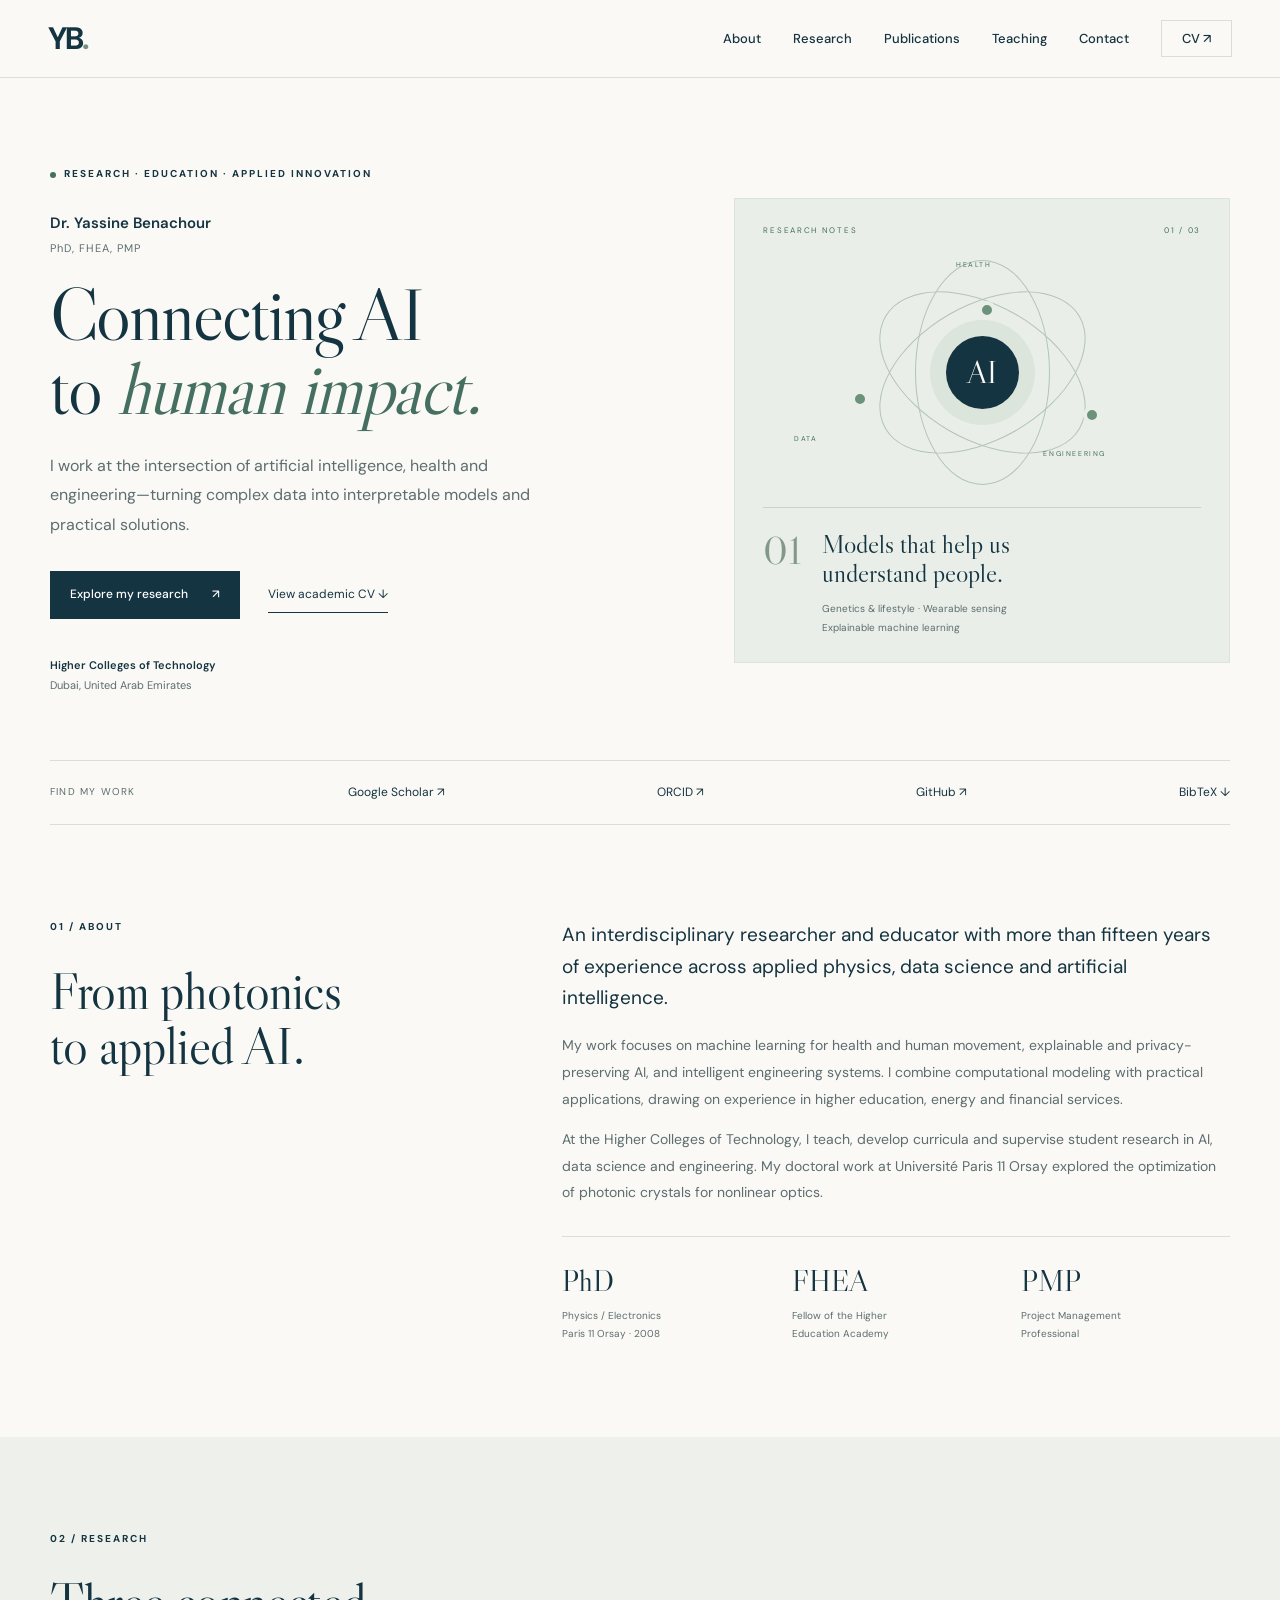
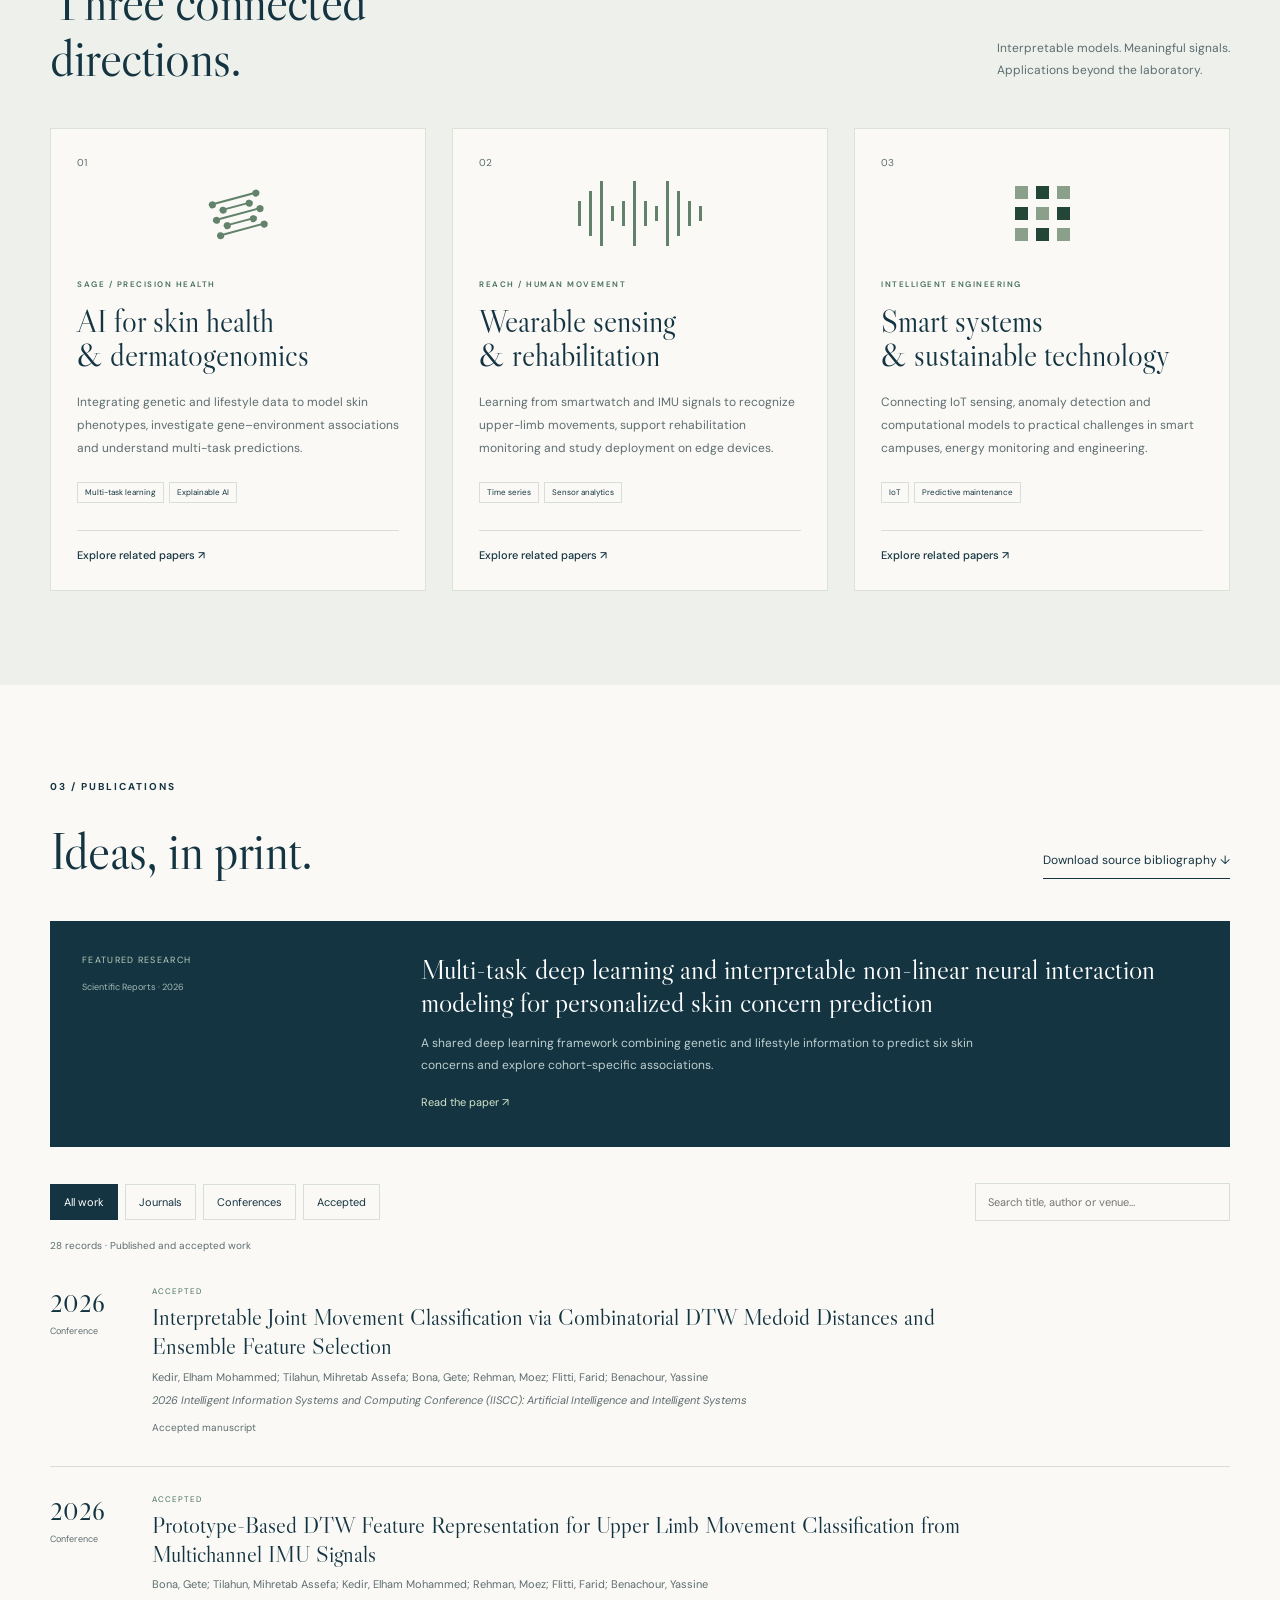
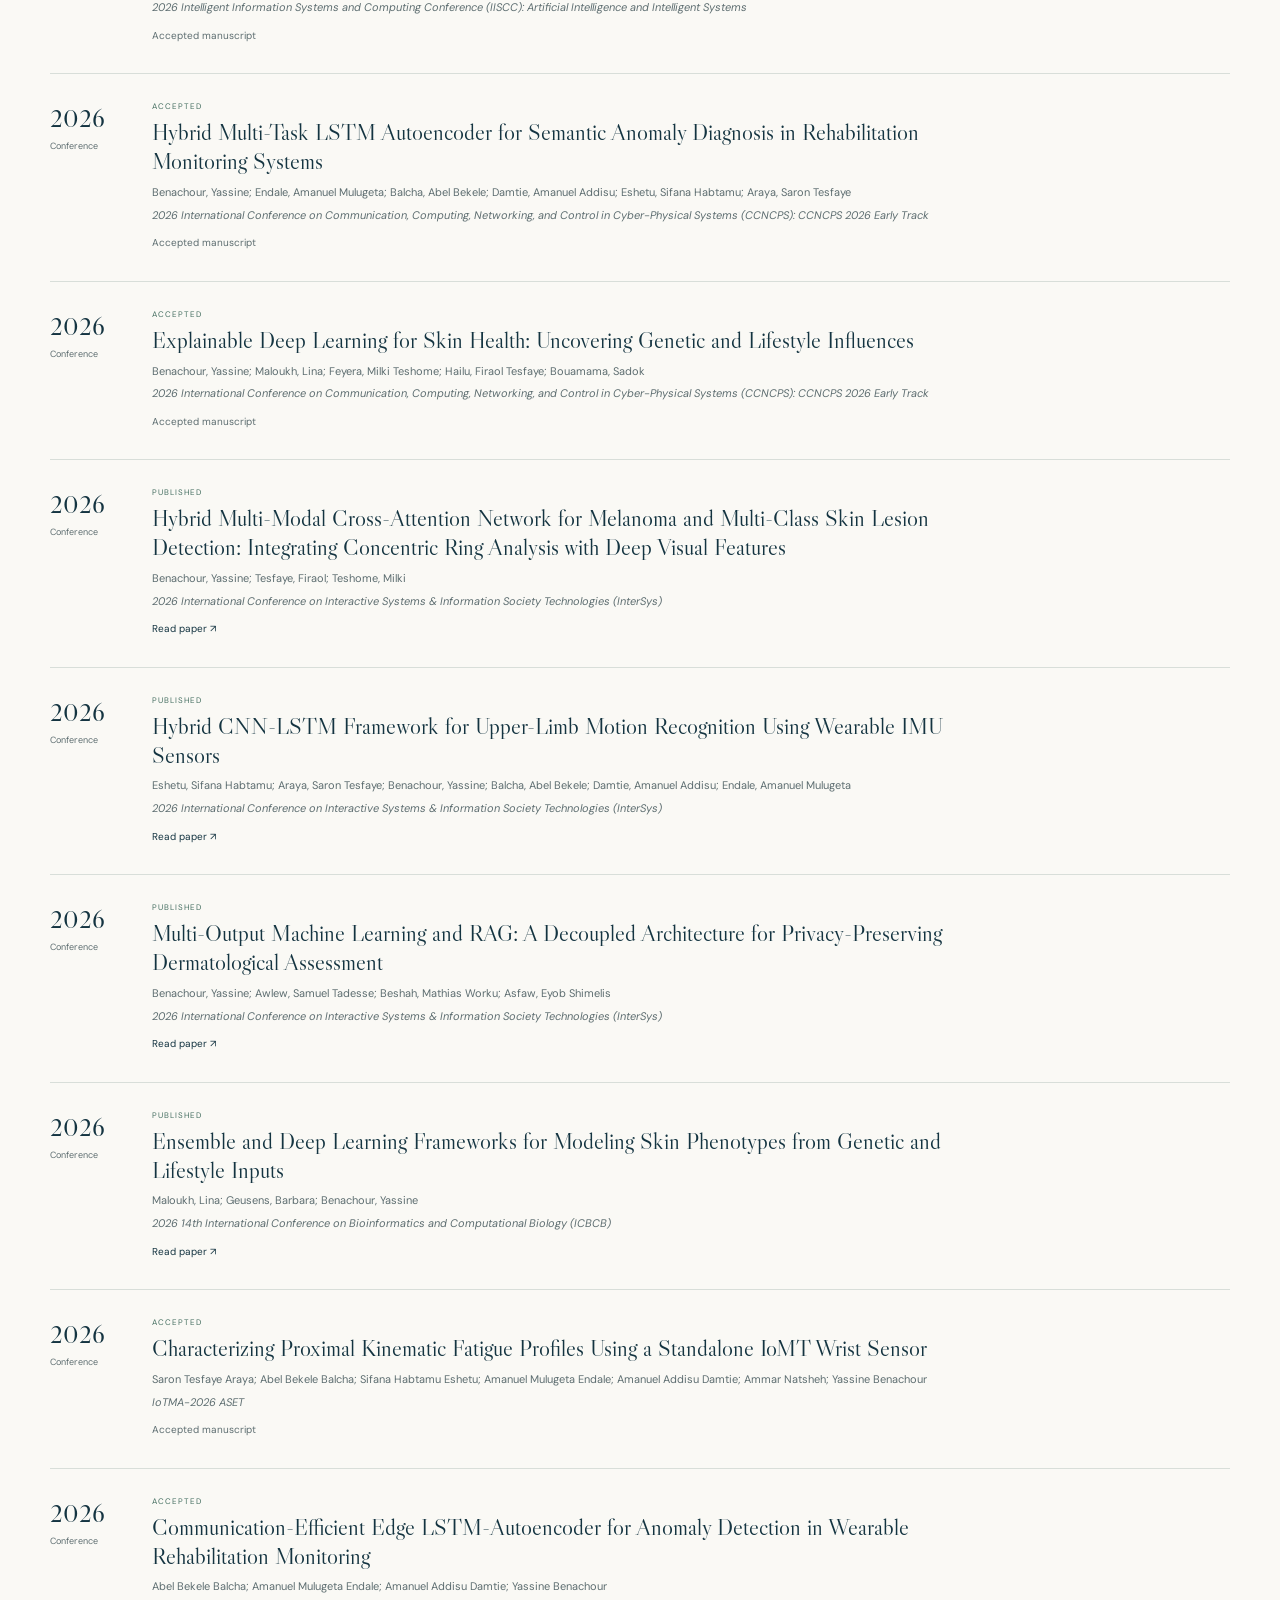
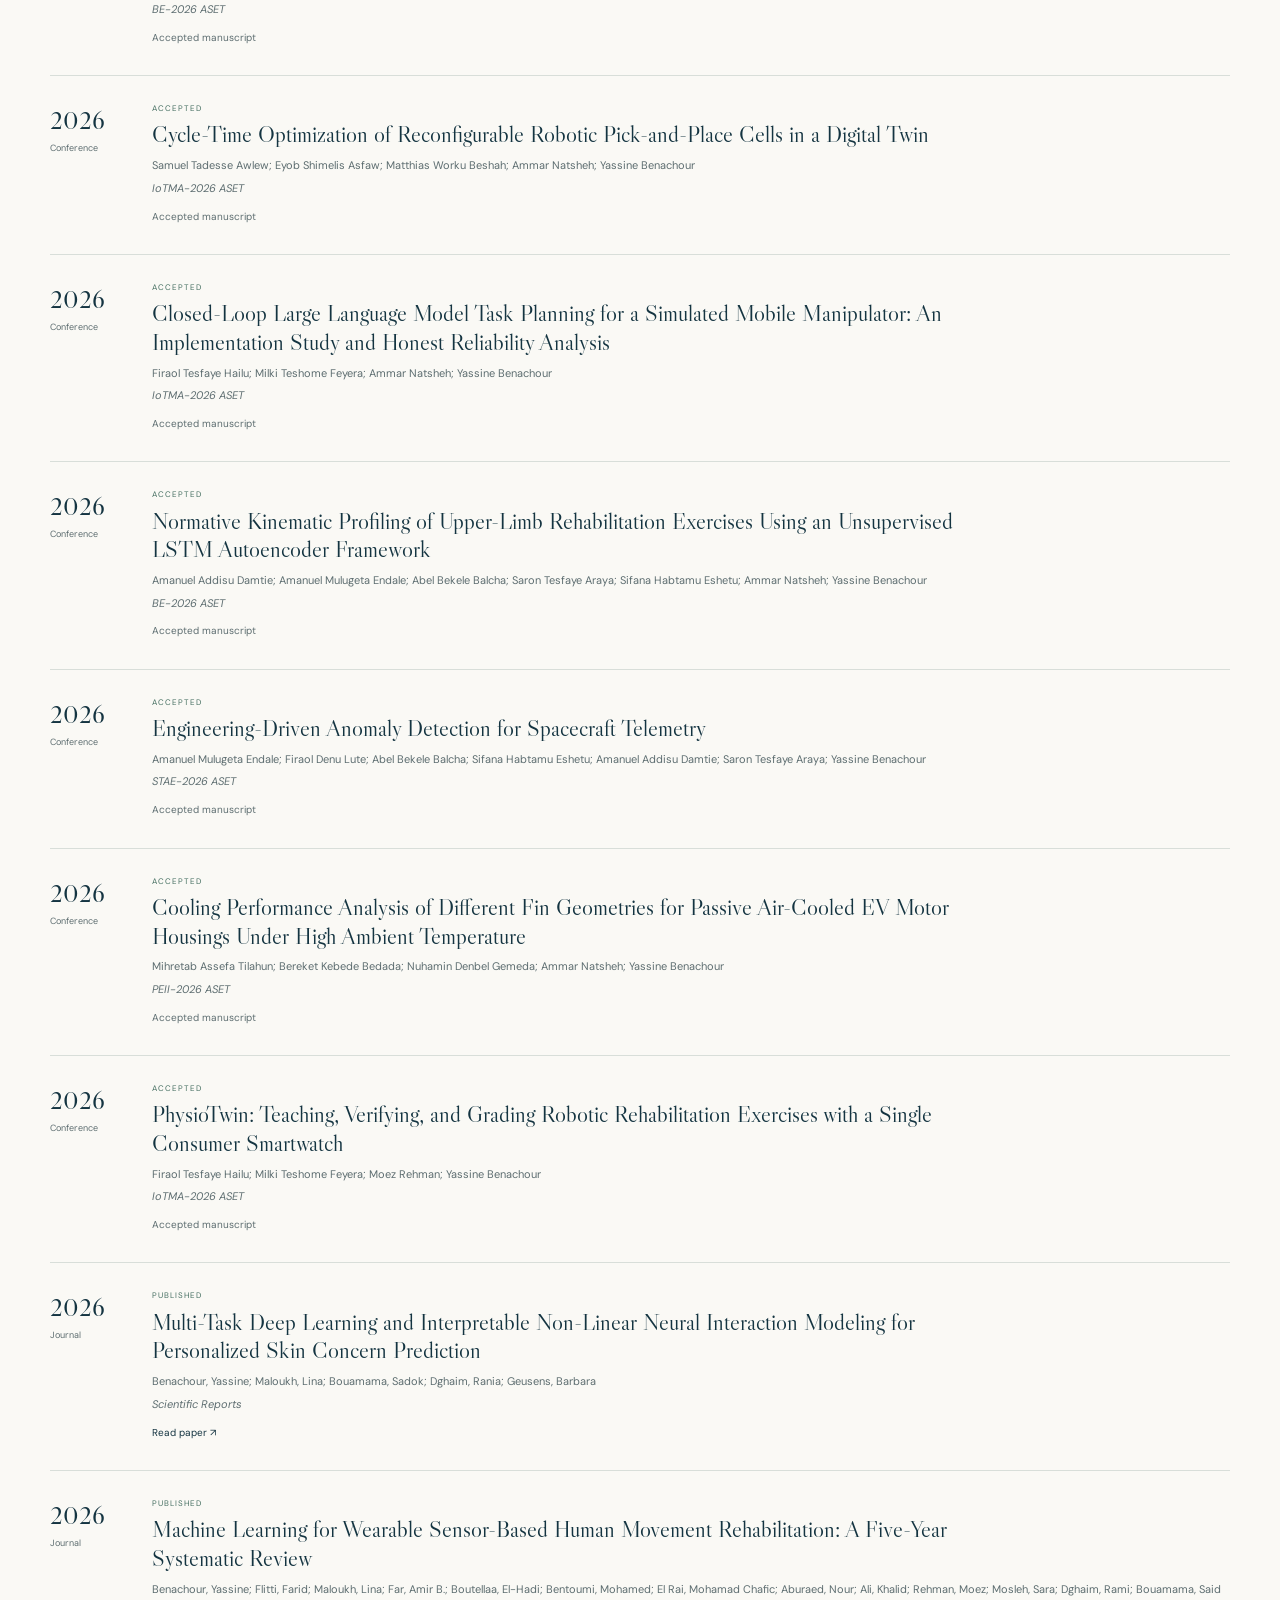
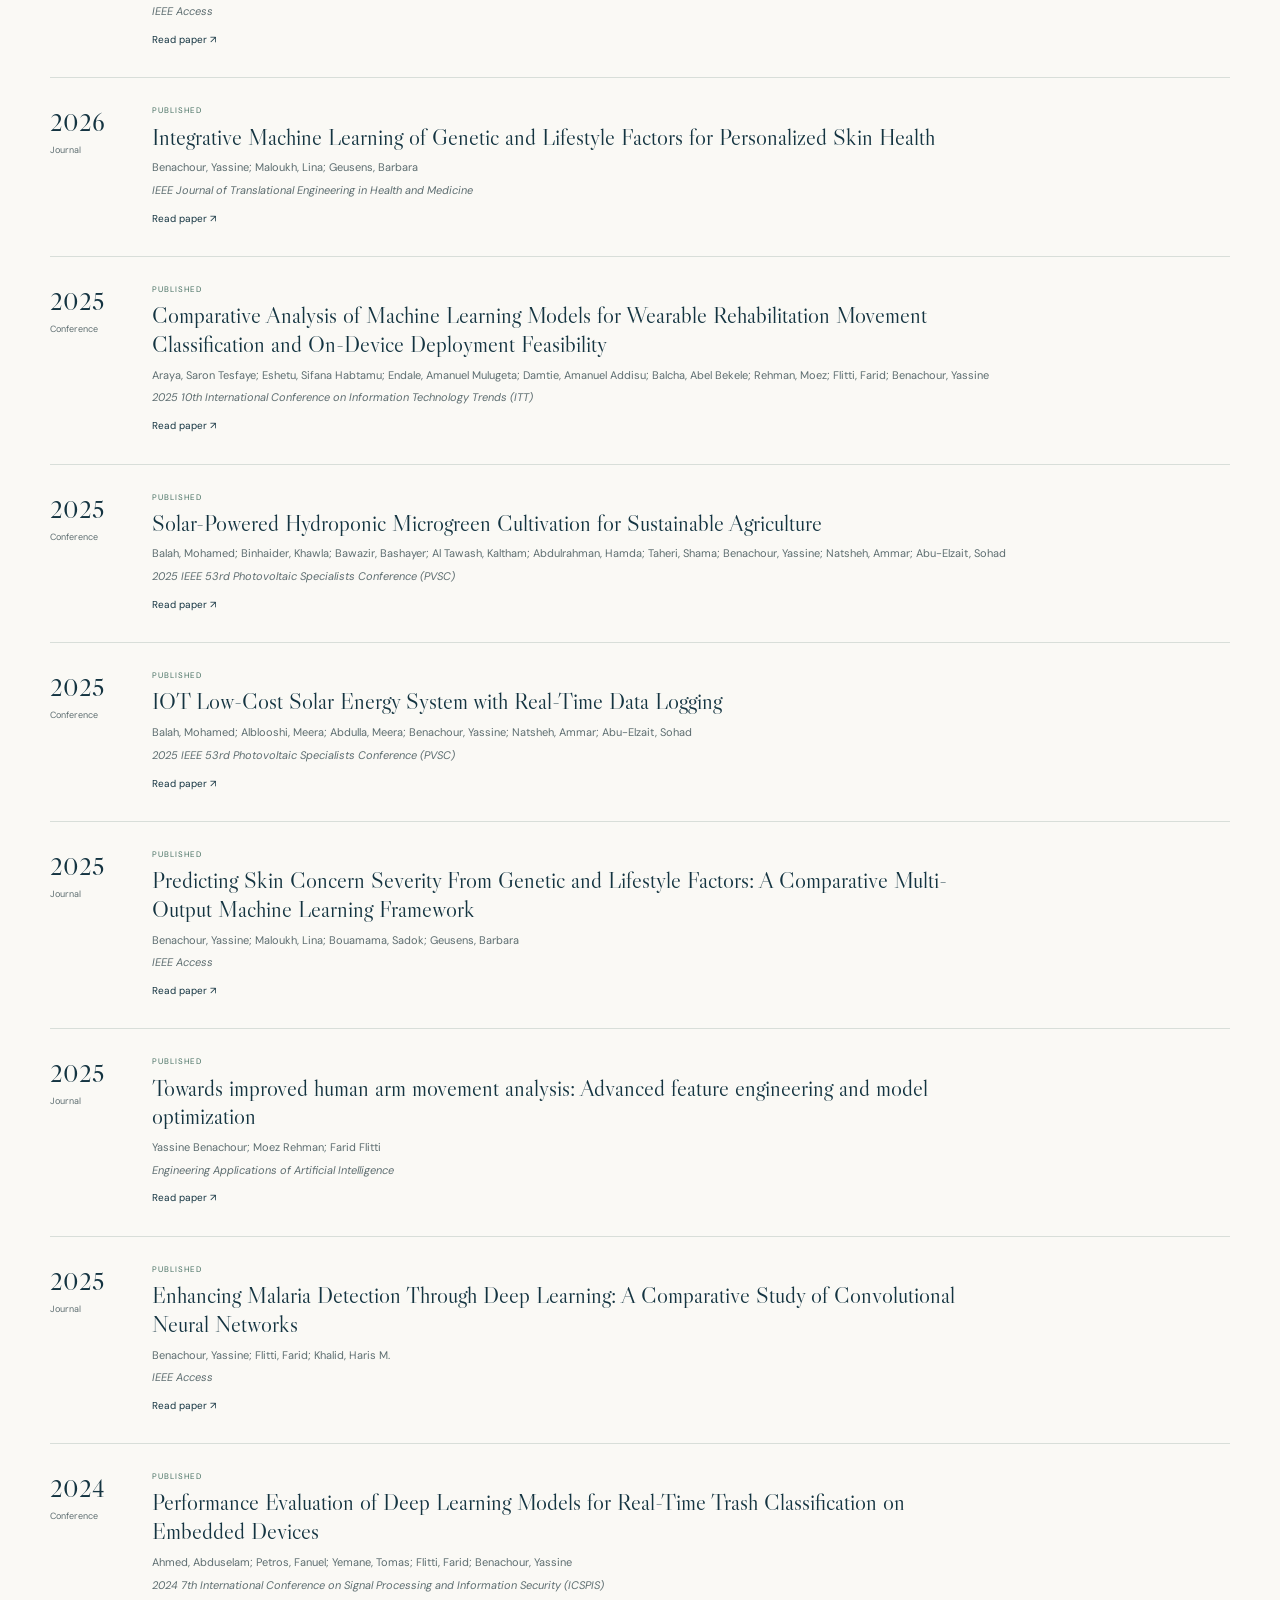
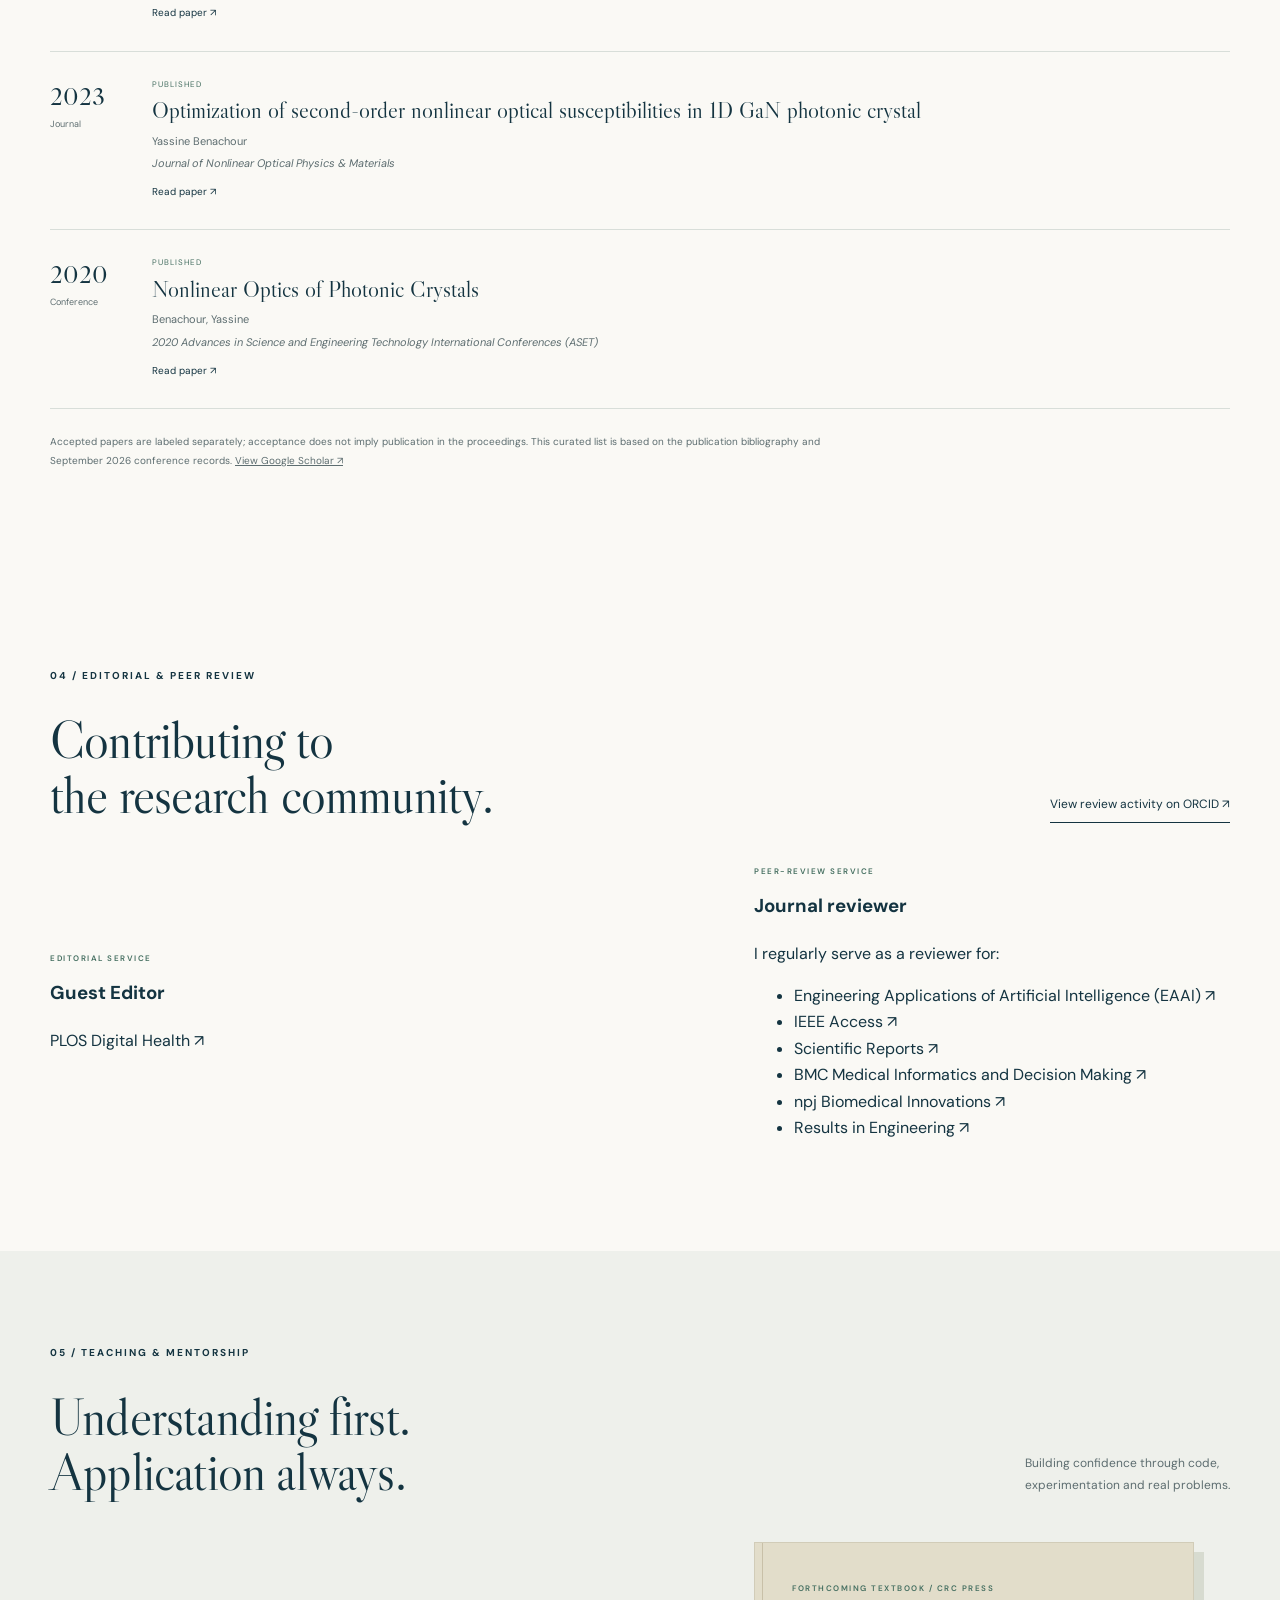
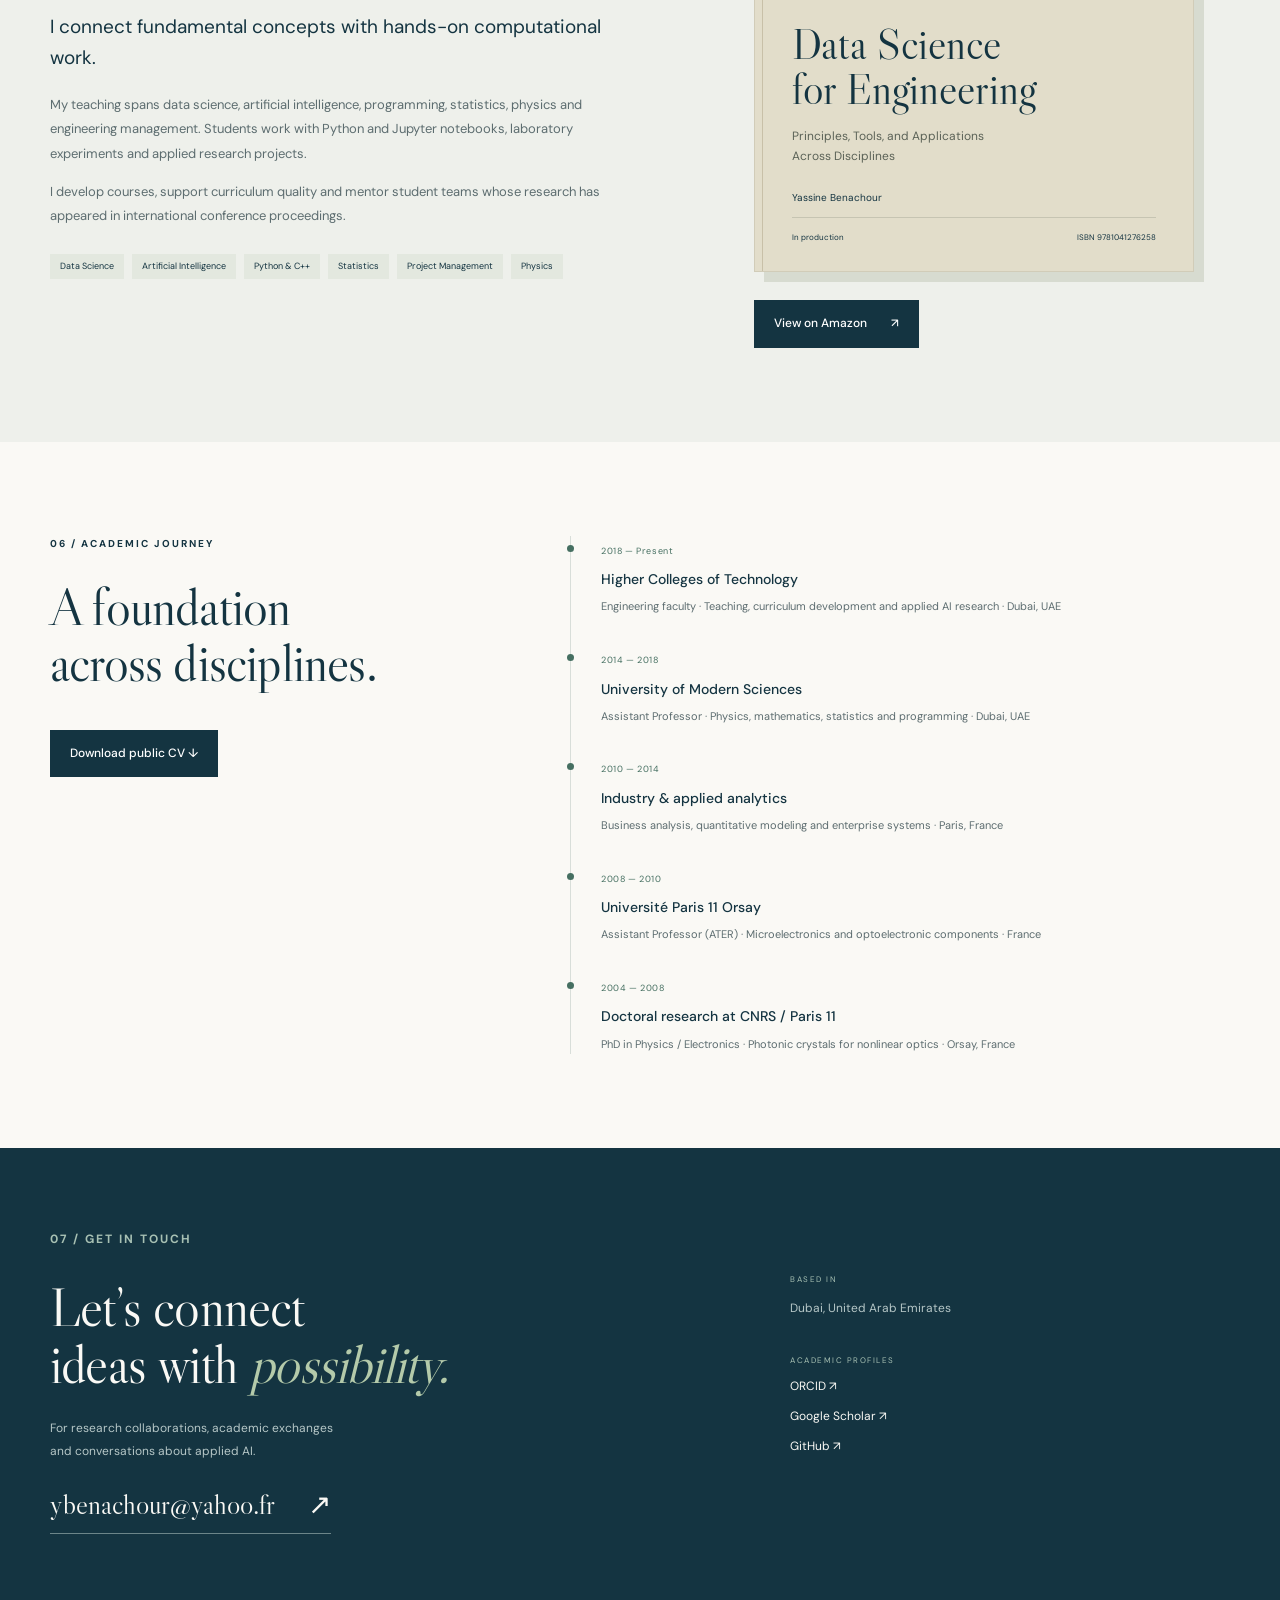
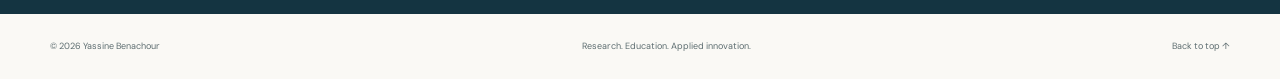
==== commit a1580b4a: "Link editorial and reviewer journals to official homepages" ====
--- a/index.html
+++ b/index.html
@@ -45,7 +45,7 @@
 <article class="publication" data-type="Conference" data-status="Published"><div class="pub-year">2024<span>Conference</span></div><div><div class="pub-status">Published</div><h3>Performance Evaluation of Deep Learning Models for Real-Time Trash Classification on Embedded Devices</h3><p class="authors">Ahmed, Abduselam; Petros, Fanuel; Yemane, Tomas; Flitti, Farid; Benachour, Yassine</p><p class="venue">2024 7th International Conference on Signal Processing and Information Security (ICSPIS)</p><a href="https://doi.org/10.1109/ICSPIS63676.2024.10812636" target="_blank" rel="noopener noreferrer">Read paper <span aria-hidden="true">↗</span></a></div></article>
 <article class="publication" data-type="Journal" data-status="Published"><div class="pub-year">2023<span>Journal</span></div><div><div class="pub-status">Published</div><h3>Optimization of second-order nonlinear optical susceptibilities in 1D GaN photonic crystal</h3><p class="authors">Yassine Benachour</p><p class="venue">Journal of Nonlinear Optical Physics &amp; Materials</p><a href="https://doi.org/10.1142/S0218863523500078" target="_blank" rel="noopener noreferrer">Read paper <span aria-hidden="true">↗</span></a></div></article>
 <article class="publication" data-type="Conference" data-status="Published"><div class="pub-year">2020<span>Conference</span></div><div><div class="pub-status">Published</div><h3>Nonlinear Optics of Photonic Crystals</h3><p class="authors">Benachour, Yassine</p><p class="venue">2020 Advances in Science and Engineering Technology International Conferences (ASET)</p><a href="https://doi.org/10.1109/ASET48392.2020.9118251" target="_blank" rel="noopener noreferrer">Read paper <span aria-hidden="true">↗</span></a></div></article></div><p id="no-results" hidden>No papers match your search. Try another keyword or select “All work”.</p><p class="publication-footnote">Accepted papers are labeled separately; acceptance does not imply publication in the proceedings. This curated list is based on the publication bibliography and September 2026 conference records. <a href="https://scholar.google.com/citations?user=nbWX6e0AAAAJ" target="_blank" rel="noopener noreferrer">View Google Scholar ↗</a></p></section>
-<section class="section wrap" id="service"><div class="section-heading"><div><p class="eyebrow">04 / Editorial &amp; peer review</p><h2>Contributing to<br>the research community.</h2></div><a class="text-link" href="https://orcid.org/0000-0003-3141-0830" target="_blank" rel="noopener noreferrer">View review activity on ORCID ↗</a></div><div class="teaching-grid"><article><p class="small-label">Editorial service</p><h3>Guest Editor</h3><p>PLOS Digital Health</p></article><article><p class="small-label">Peer-review service</p><h3>Journal reviewer</h3><p>I regularly serve as a reviewer for:</p><ul><li>Engineering Applications of Artificial Intelligence (EAAI)</li><li>IEEE Access</li><li>Scientific Reports</li><li>BMC Medical Informatics and Decision Making</li><li>npj Biomedical Innovations</li><li>Results in Engineering</li></ul></article></div></section>
+<section class="section wrap" id="service"><div class="section-heading"><div><p class="eyebrow">04 / Editorial &amp; peer review</p><h2>Contributing to<br>the research community.</h2></div><a class="text-link" href="https://orcid.org/0000-0003-3141-0830" target="_blank" rel="noopener noreferrer">View review activity on ORCID ↗</a></div><div class="teaching-grid"><article><p class="small-label">Editorial service</p><h3>Guest Editor</h3><p><a href="https://journals.plos.org/digitalhealth/" target="_blank" rel="noopener noreferrer">PLOS Digital Health <span aria-hidden="true">↗</span></a></p></article><article><p class="small-label">Peer-review service</p><h3>Journal reviewer</h3><p>I regularly serve as a reviewer for:</p><ul><li><a href="https://www.sciencedirect.com/journal/engineering-applications-of-artificial-intelligence" target="_blank" rel="noopener noreferrer">Engineering Applications of Artificial Intelligence (EAAI) <span aria-hidden="true">↗</span></a></li><li><a href="https://ieeeaccess.ieee.org/" target="_blank" rel="noopener noreferrer">IEEE Access <span aria-hidden="true">↗</span></a></li><li><a href="https://www.nature.com/srep/" target="_blank" rel="noopener noreferrer">Scientific Reports <span aria-hidden="true">↗</span></a></li><li><a href="https://link.springer.com/journal/12911" target="_blank" rel="noopener noreferrer">BMC Medical Informatics and Decision Making <span aria-hidden="true">↗</span></a></li><li><a href="https://www.nature.com/npjbiomedinnov/" target="_blank" rel="noopener noreferrer">npj Biomedical Innovations <span aria-hidden="true">↗</span></a></li><li><a href="https://www.sciencedirect.com/journal/results-in-engineering" target="_blank" rel="noopener noreferrer">Results in Engineering <span aria-hidden="true">↗</span></a></li></ul></article></div></section>
 <section class="teaching-section" id="teaching"><div class="section wrap"><div class="section-heading"><div><p class="eyebrow">05 / Teaching & mentorship</p><h2>Understanding first.<br>Application always.</h2></div><p>Building confidence through code,<br>experimentation and real problems.</p></div><div class="teaching-grid"><div><p class="lead">I connect fundamental concepts with hands-on computational work.</p><p>My teaching spans data science, artificial intelligence, programming, statistics, physics and engineering management. Students work with Python and Jupyter notebooks, laboratory experiments and applied research projects.</p><p>I develop courses, support curriculum quality and mentor student teams whose research has appeared in international conference proceedings.</p><div class="course-tags"><span>Data Science</span><span>Artificial Intelligence</span><span>Python & C++</span><span>Statistics</span><span>Project Management</span><span>Physics</span></div></div><aside class="textbook-feature"><a class="book-feature book-cover-link" href="https://www.amazon.com/dp/1041276257?lv=shuf&amp;channelId=500&amp;plpRedirect=mhFallback" target="_blank" rel="noopener noreferrer" aria-label="View Data Science for Engineering on Amazon (opens in a new tab)"><div class="book-spine" aria-hidden="true"></div><p class="small-label">Forthcoming textbook / CRC Press</p><h3>Data Science<br>for Engineering</h3><p class="book-subtitle">Principles, Tools, and Applications<br>Across Disciplines</p><p class="book-author">Yassine Benachour</p><div class="book-meta"><span>In production</span><span>ISBN 9781041276258</span></div></a><a class="button book-amazon-link" href="https://www.amazon.com/dp/1041276257?lv=shuf&amp;channelId=500&amp;plpRedirect=mhFallback" target="_blank" rel="noopener noreferrer">View on Amazon <span aria-hidden="true">↗</span></a></aside></div></div></section>
 <section class="section wrap experience" id="cv"><div><p class="eyebrow">06 / Academic journey</p><h2>A foundation<br>across disciplines.</h2><a class="button" href="Yassine_Benachour_CV.pdf" download>Download public CV ↓</a></div><div class="timeline"><article><span>2018 — Present</span><h3>Higher Colleges of Technology</h3><p>Engineering faculty · Teaching, curriculum development and applied AI research · Dubai, UAE</p></article><article><span>2014 — 2018</span><h3>University of Modern Sciences</h3><p>Assistant Professor · Physics, mathematics, statistics and programming · Dubai, UAE</p></article><article><span>2010 — 2014</span><h3>Industry & applied analytics</h3><p>Business analysis, quantitative modeling and enterprise systems · Paris, France</p></article><article><span>2008 — 2010</span><h3>Université Paris 11 Orsay</h3><p>Assistant Professor (ATER) · Microelectronics and optoelectronic components · France</p></article><article><span>2004 — 2008</span><h3>Doctoral research at CNRS / Paris 11</h3><p>PhD in Physics / Electronics · Photonic crystals for nonlinear optics · Orsay, France</p></article></div></section>
 <section class="contact-section" id="contact"><div class="wrap contact-inner"><div><p class="eyebrow">07 / Get in touch</p><h2>Let’s connect<br>ideas with <em>possibility.</em></h2><p>For research collaborations, academic exchanges<br>and conversations about applied AI.</p><a class="contact-email" href="mailto:ybenachour@yahoo.fr">ybenachour@yahoo.fr <span aria-hidden="true">↗</span></a></div><div class="contact-details"><span>BASED IN</span><p>Dubai, United Arab Emirates</p><span>ACADEMIC PROFILES</span><a href="https://orcid.org/0000-0003-3141-0830" target="_blank" rel="noopener noreferrer">ORCID ↗</a><a href="https://scholar.google.com/citations?user=nbWX6e0AAAAJ" target="_blank" rel="noopener noreferrer">Google Scholar ↗</a><a href="https://github.com/ybenachour" target="_blank" rel="noopener noreferrer">GitHub ↗</a></div></div></section>
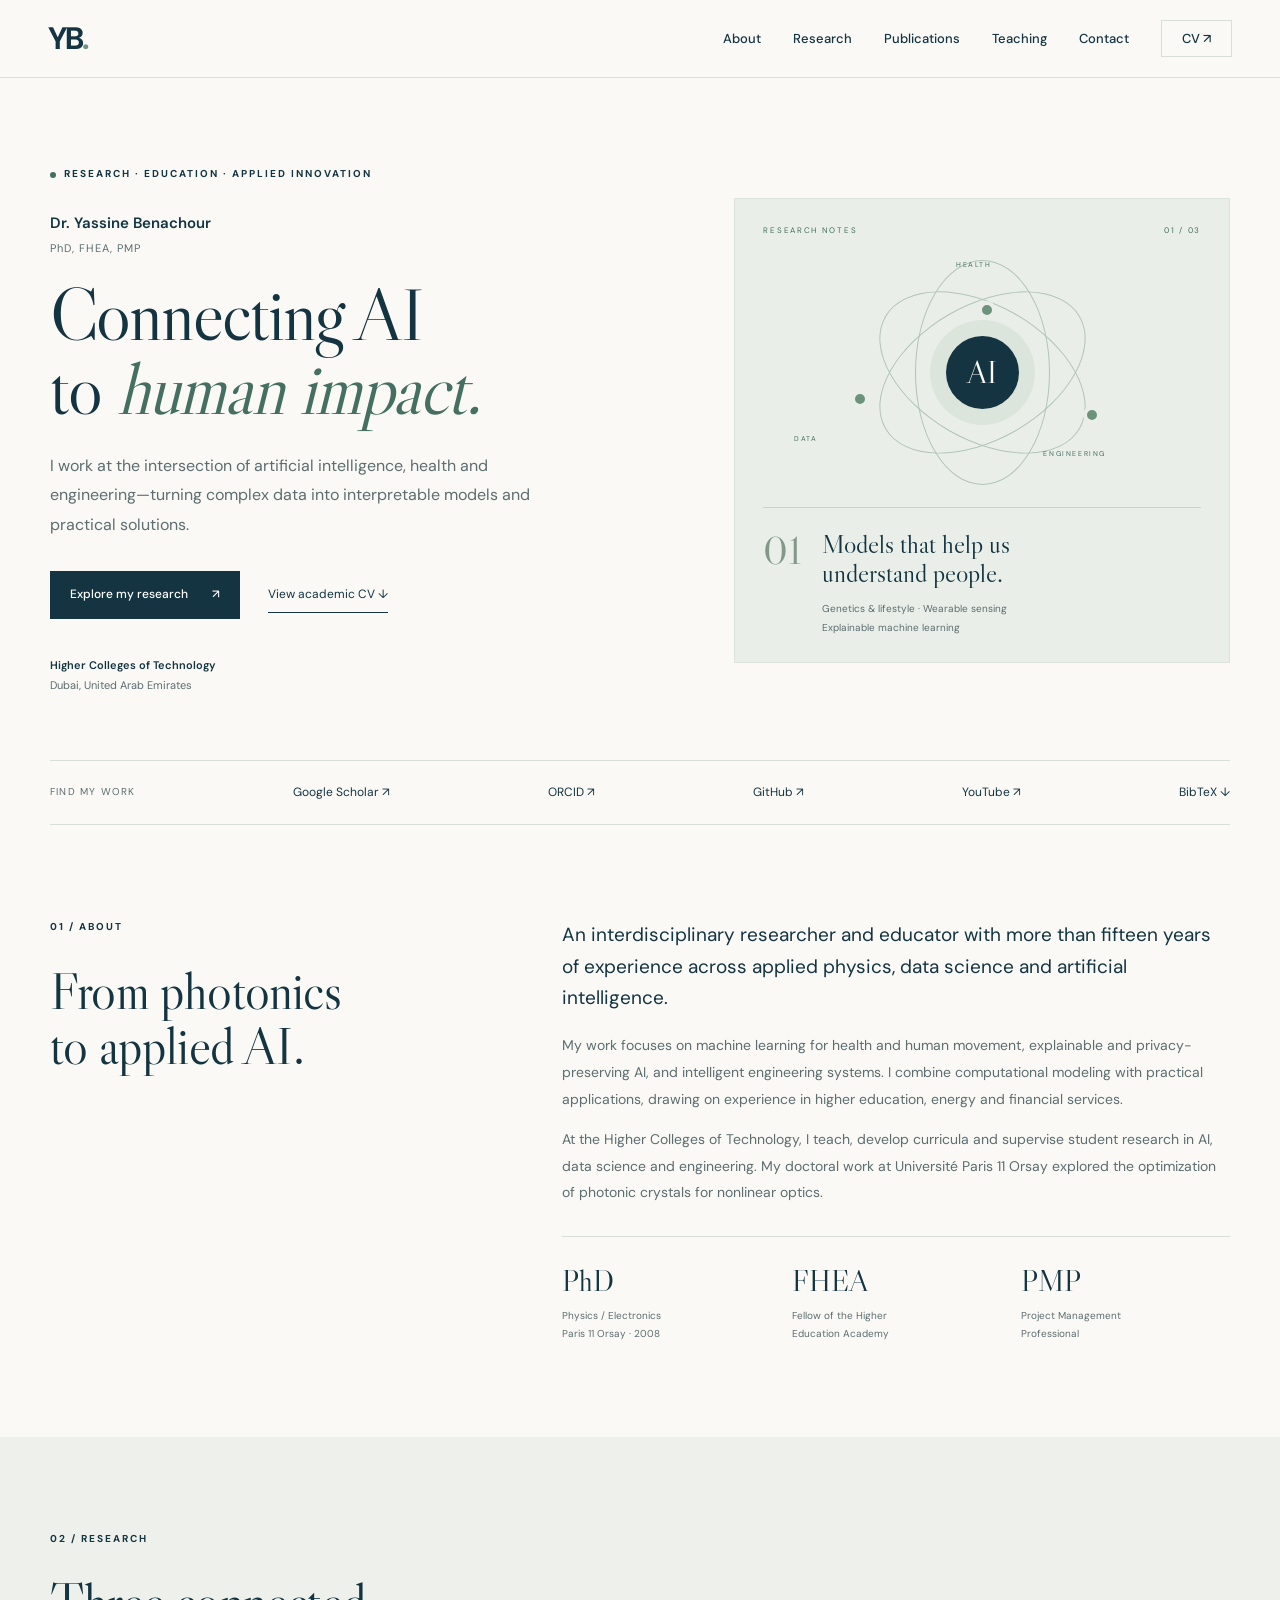
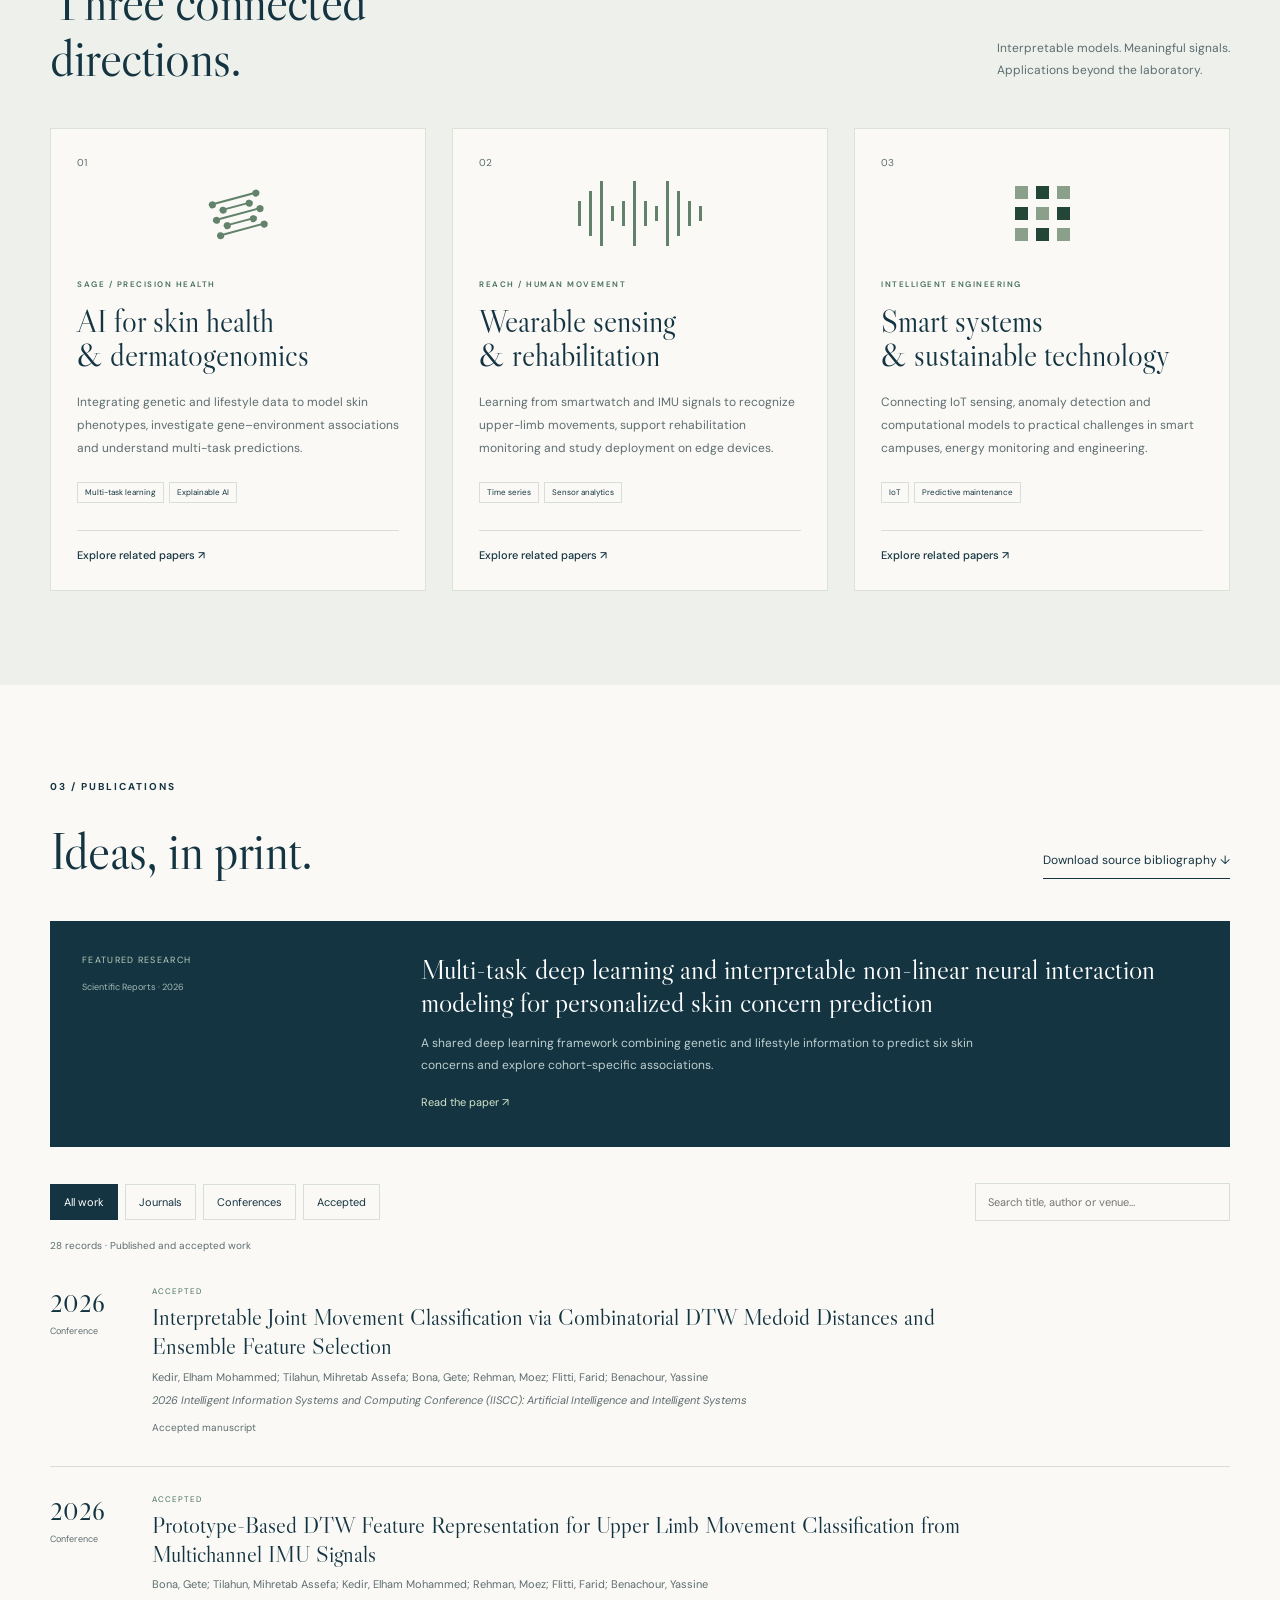
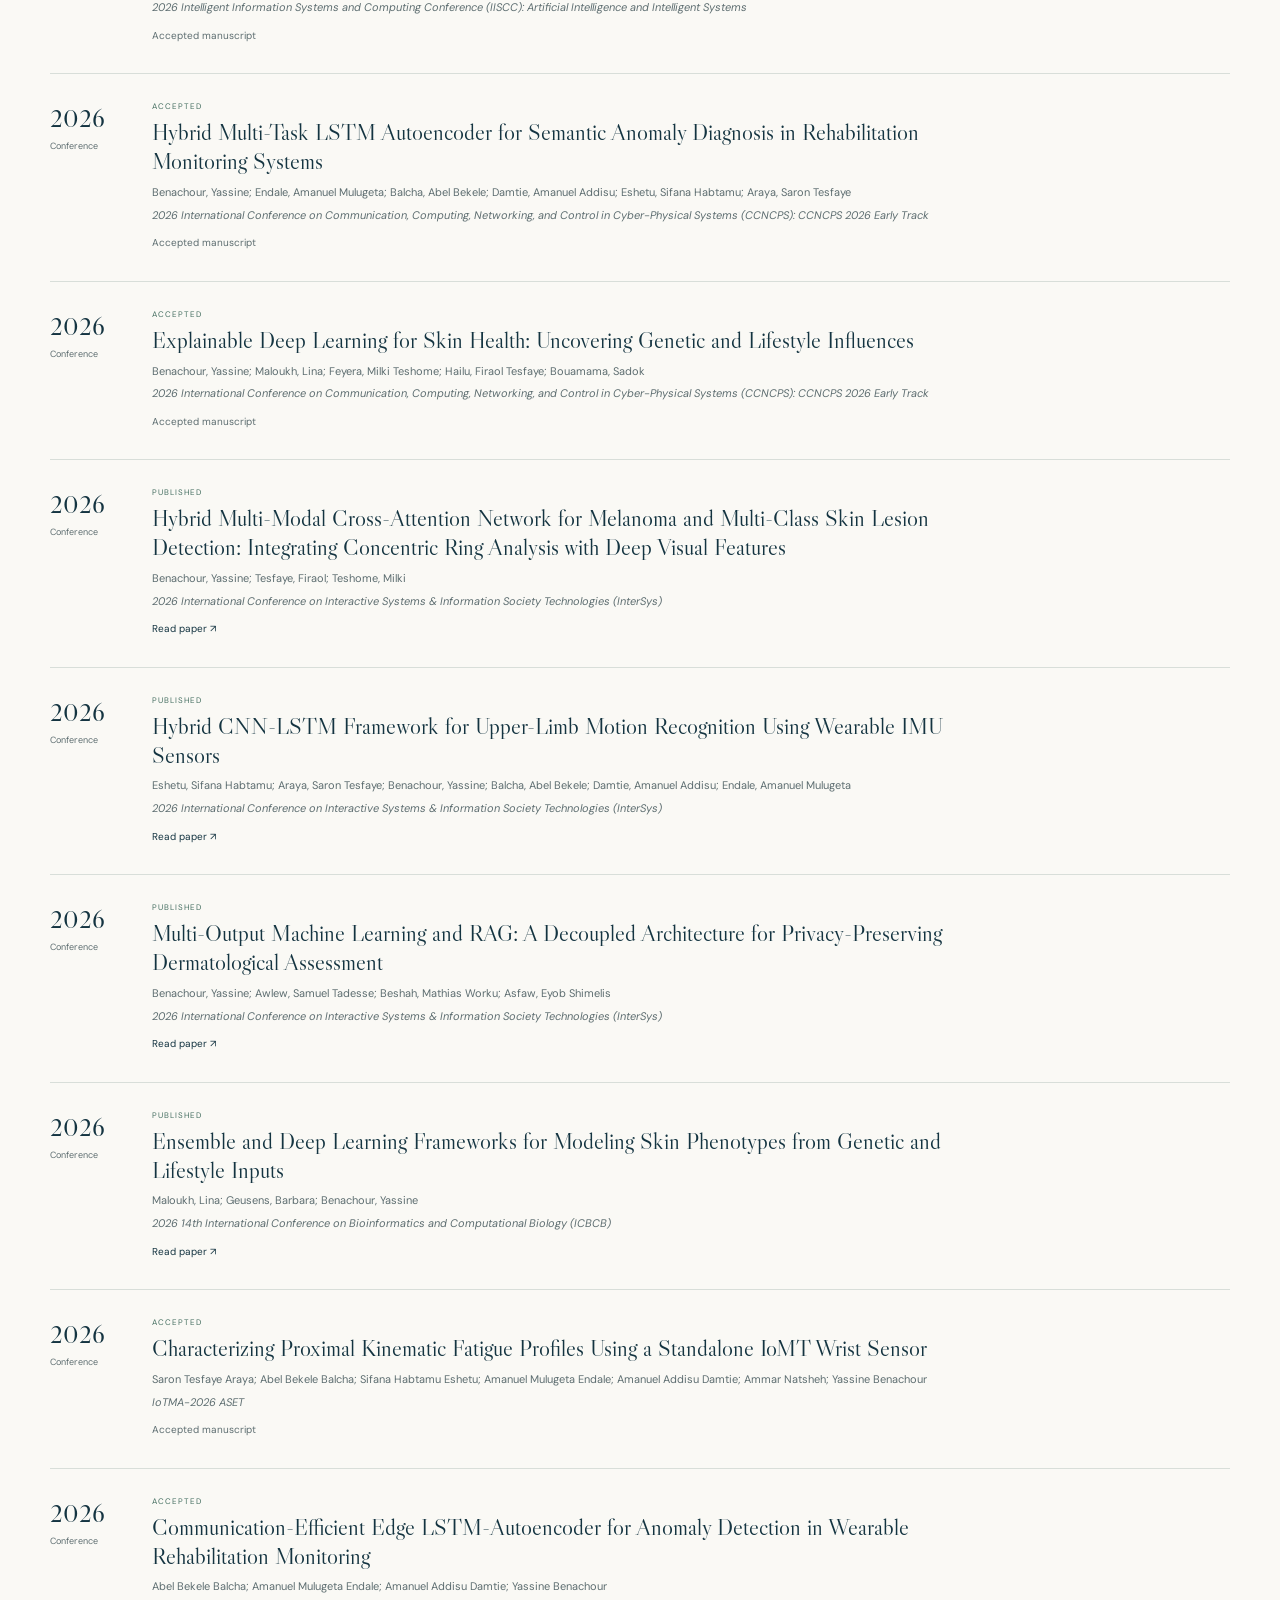
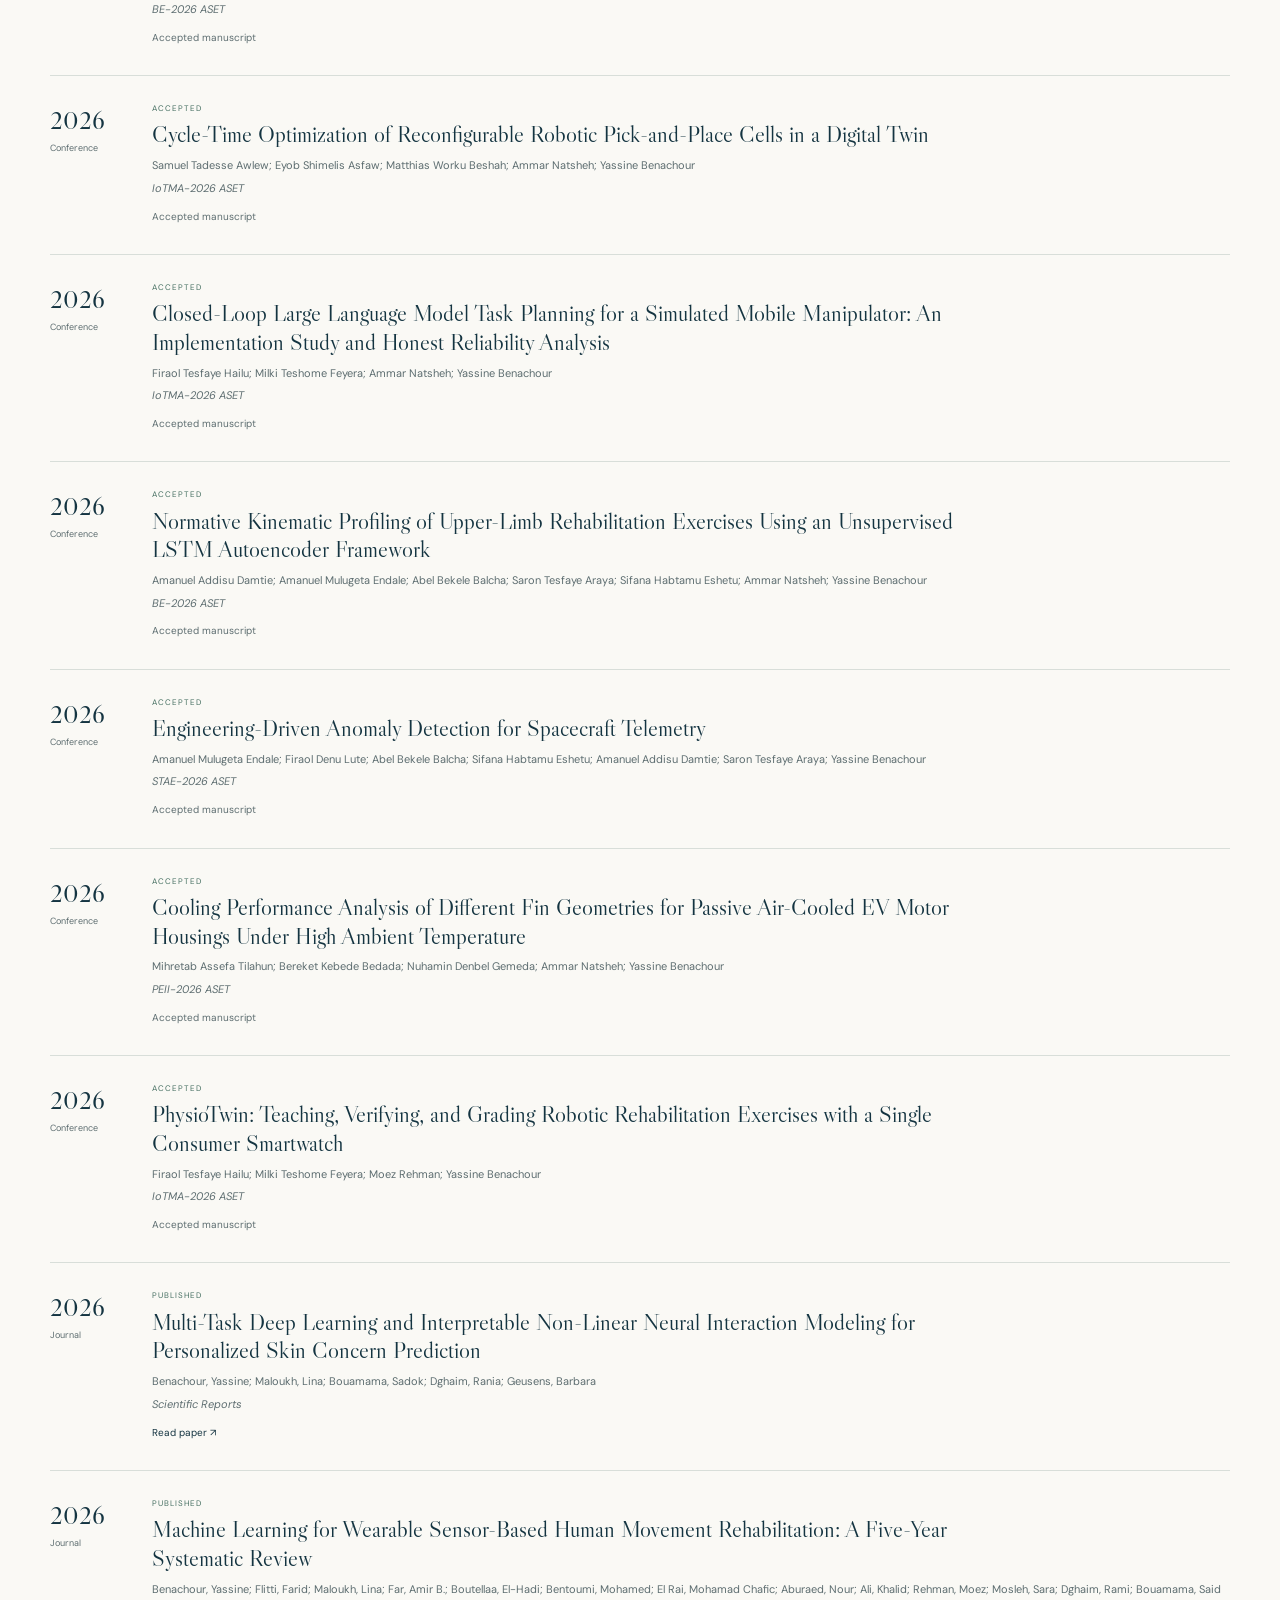
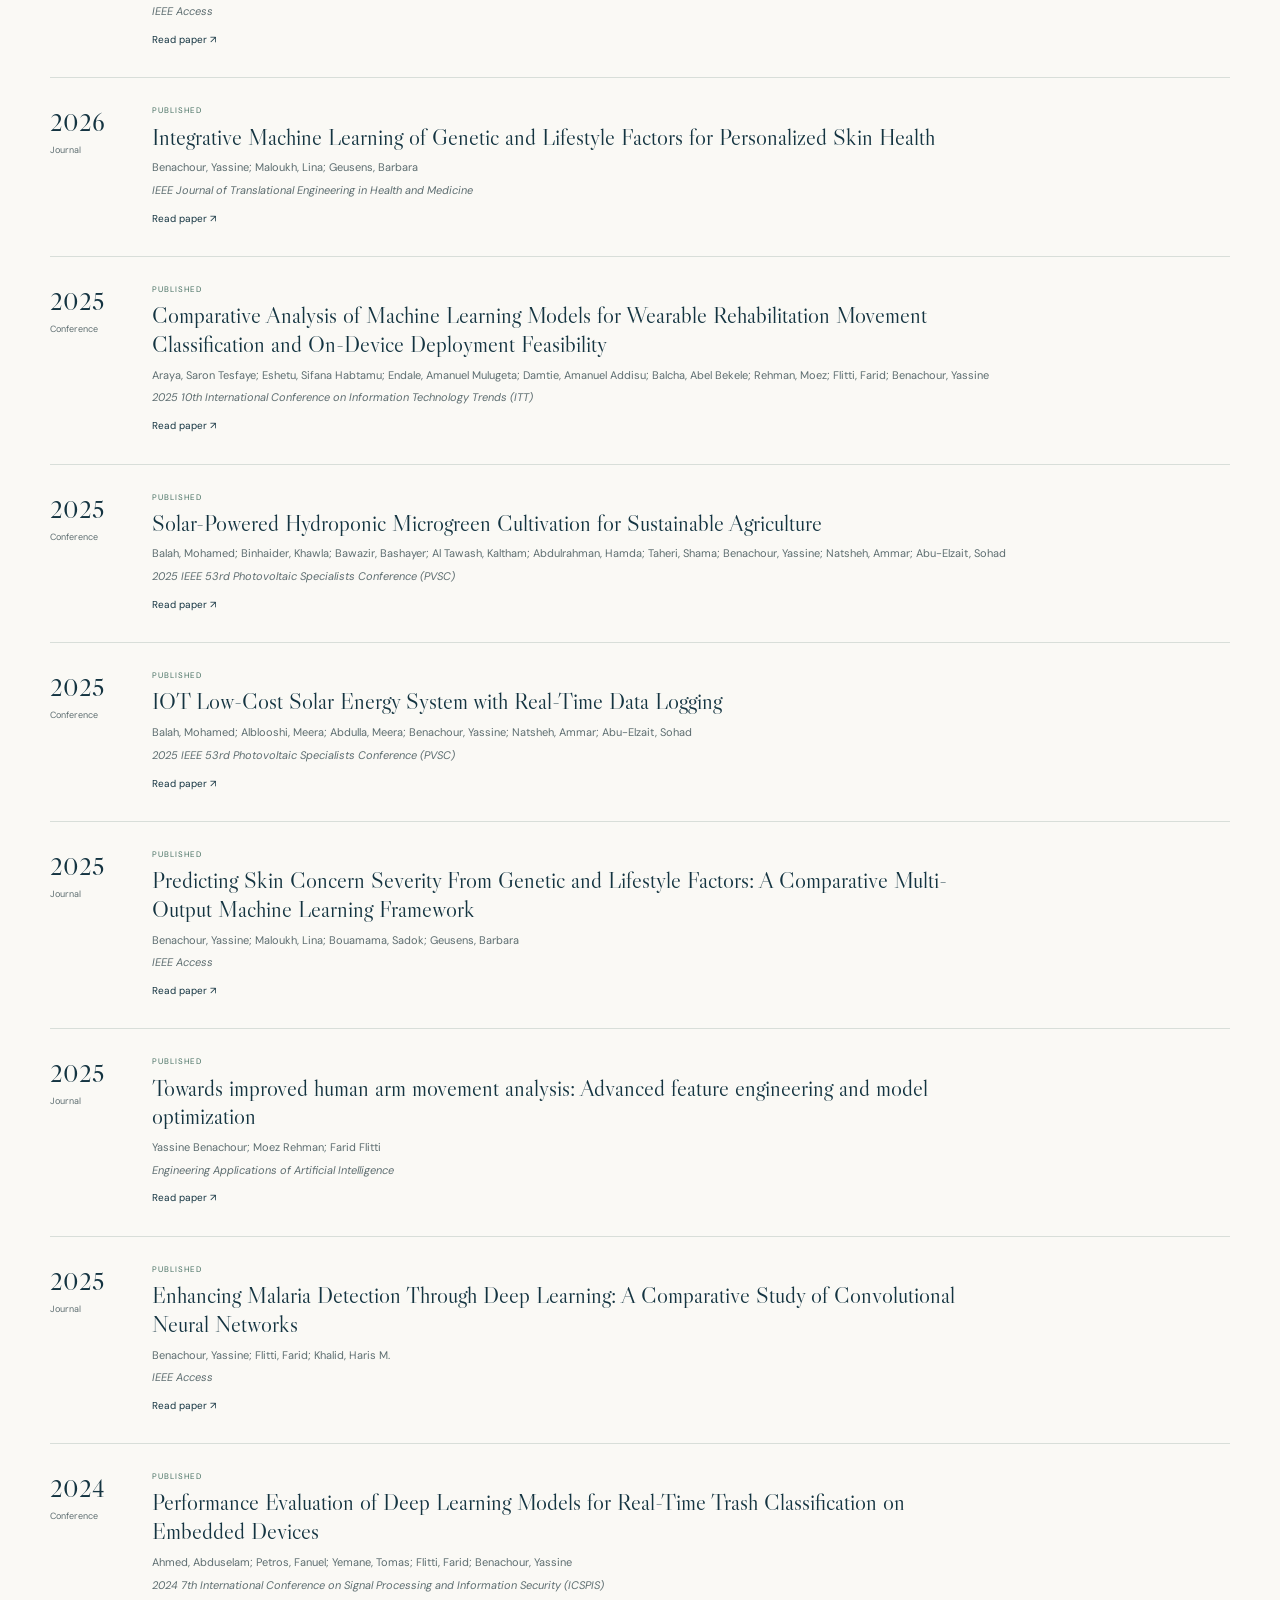
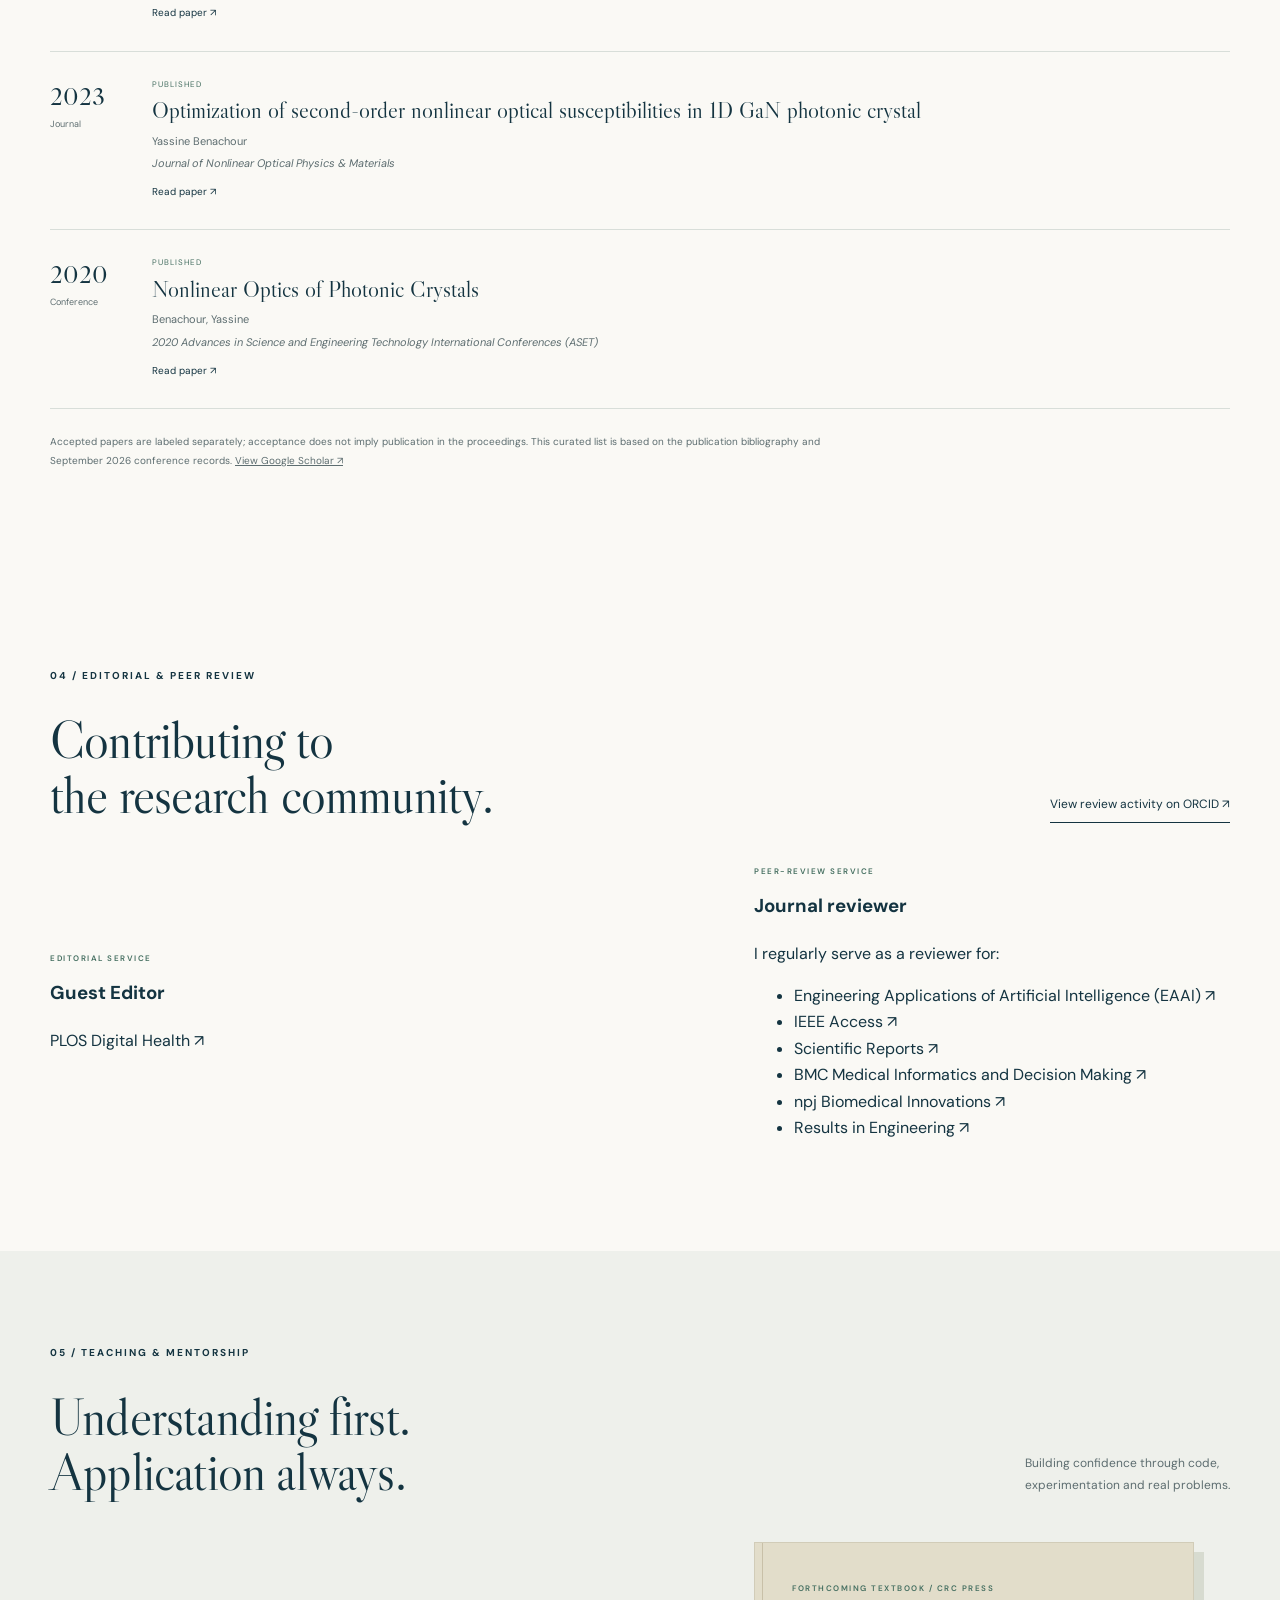
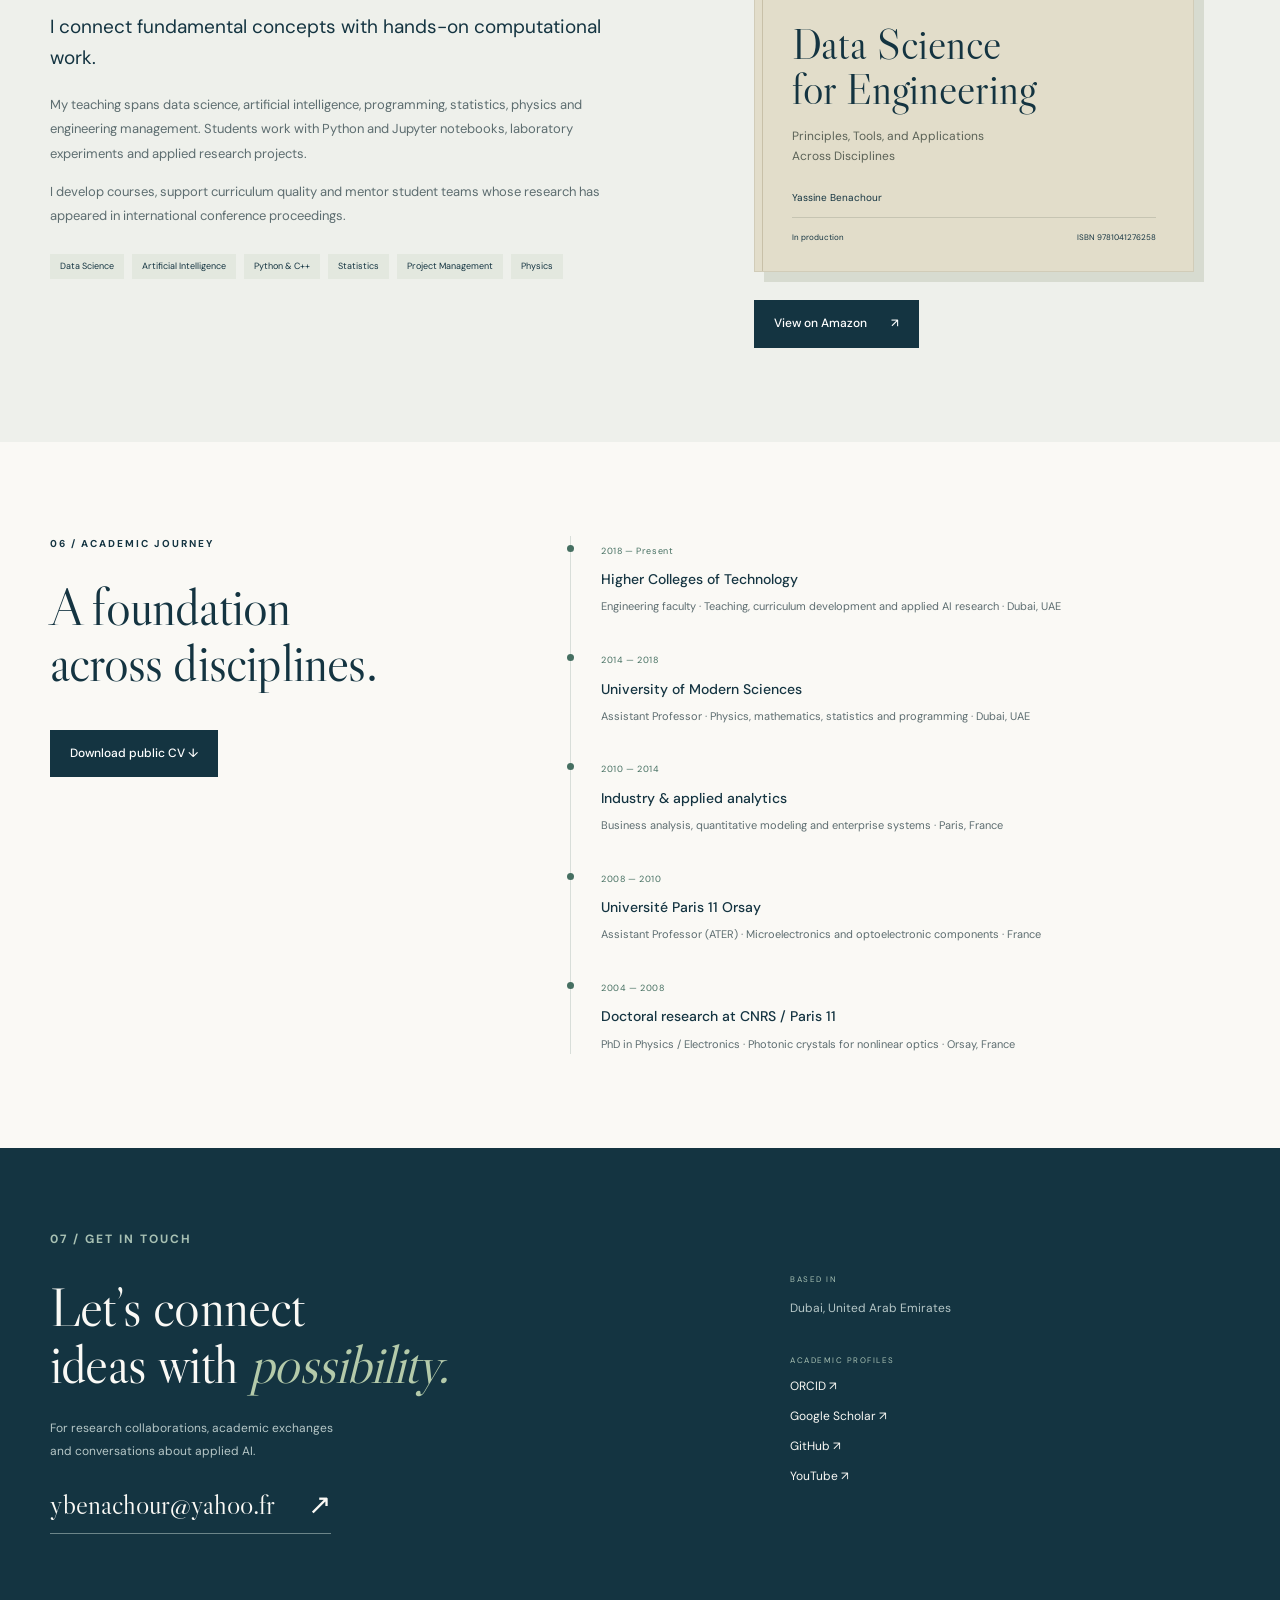
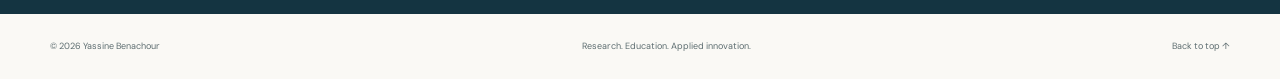
==== commit 77233d7f: "Add Data Science Engineered YouTube channel to profile and contact links" ====
--- a/index.html
+++ b/index.html
@@ -14,7 +14,7 @@
 <header class="header"><a class="brand" href="#home" aria-label="Yassine Benachour home">YB<span class="brand-dot">.</span></a><button class="menu-toggle" aria-expanded="false" aria-controls="navigation">Menu <span aria-hidden="true">☰</span></button><nav id="navigation" aria-label="Main navigation"><a href="#about">About</a><a href="#research">Research</a><a href="#publications">Publications</a><a href="#teaching">Teaching</a><a href="#contact">Contact</a><a class="nav-cv" href="Yassine_Benachour_CV.pdf" target="_blank" rel="noopener">CV <span aria-hidden="true">↗</span></a></nav></header>
 <main id="main">
 <section class="hero wrap" id="home"><div class="hero-copy"><p class="eyebrow"><span></span> Research · Education · Applied innovation</p><p class="intro">Dr. Yassine Benachour <span>PhD, FHEA, PMP</span></p><h1>Connecting AI<br>to <em>human impact.</em></h1><p class="hero-description">I work at the intersection of artificial intelligence, health and engineering—turning complex data into interpretable models and practical solutions.</p><div class="hero-actions"><a class="button" href="#research">Explore my research <span aria-hidden="true">↗</span></a><a class="text-link" href="Yassine_Benachour_CV.pdf" target="_blank" rel="noopener">View academic CV <span aria-hidden="true">↓</span></a></div><p class="affiliation">Higher Colleges of Technology <span>Dubai, United Arab Emirates</span></p></div><aside class="research-note" aria-label="Research focus"><div class="note-top"><span>RESEARCH NOTES</span><span>01 / 03</span></div><div class="orbital" aria-hidden="true"><div class="orbit orbit-one"></div><div class="orbit orbit-two"></div><div class="orbit orbit-three"></div><div class="core">AI</div><span class="satellite sat-one"></span><span class="satellite sat-two"></span><span class="satellite sat-three"></span><span class="orbit-label label-health">HEALTH</span><span class="orbit-label label-data">DATA</span><span class="orbit-label label-engineering">ENGINEERING</span></div><div class="note-bottom"><span class="note-number">01</span><div><h2>Models that help us<br>understand people.</h2><p>Genetics & lifestyle · Wearable sensing<br>Explainable machine learning</p></div></div></aside></section>
-<div class="profile-links wrap" aria-label="Academic profiles"><span>Find my work</span><a href="https://scholar.google.com/citations?user=nbWX6e0AAAAJ" target="_blank" rel="noopener noreferrer">Google Scholar ↗</a><a href="https://orcid.org/0000-0003-3141-0830" target="_blank" rel="noopener noreferrer">ORCID ↗</a><a href="https://github.com/ybenachour" target="_blank" rel="noopener noreferrer">GitHub ↗</a><a href="publications.bib" download>BibTeX ↓</a></div>
+<div class="profile-links wrap" aria-label="Academic profiles"><span>Find my work</span><a href="https://scholar.google.com/citations?user=nbWX6e0AAAAJ" target="_blank" rel="noopener noreferrer">Google Scholar ↗</a><a href="https://orcid.org/0000-0003-3141-0830" target="_blank" rel="noopener noreferrer">ORCID ↗</a><a href="https://github.com/ybenachour" target="_blank" rel="noopener noreferrer">GitHub ↗</a><a href="https://www.youtube.com/@datascienceengineered" target="_blank" rel="noopener noreferrer">YouTube ↗</a><a href="publications.bib" download>BibTeX ↓</a></div>
 <section class="section wrap about" id="about"><div><p class="eyebrow">01 / About</p><h2>From photonics<br>to applied AI.</h2></div><div class="about-body"><p class="lead">An interdisciplinary researcher and educator with more than fifteen years of experience across applied physics, data science and artificial intelligence.</p><p>My work focuses on machine learning for health and human movement, explainable and privacy-preserving AI, and intelligent engineering systems. I combine computational modeling with practical applications, drawing on experience in higher education, energy and financial services.</p><p>At the Higher Colleges of Technology, I teach, develop curricula and supervise student research in AI, data science and engineering. My doctoral work at Université Paris 11 Orsay explored the optimization of photonic crystals for nonlinear optics.</p><div class="credentials"><div><strong>PhD</strong><span>Physics / Electronics<br>Paris 11 Orsay · 2008</span></div><div><strong>FHEA</strong><span>Fellow of the Higher<br>Education Academy</span></div><div><strong>PMP</strong><span>Project Management<br>Professional</span></div></div></div></section>
 <section class="research-section" id="research"><div class="wrap section"><div class="section-heading"><div><p class="eyebrow">02 / Research</p><h2>Three connected<br>directions.</h2></div><p>Interpretable models. Meaningful signals.<br>Applications beyond the laboratory.</p></div><div class="research-grid"><article class="research-card"><span class="card-number">01</span><div class="mini-visual gene" aria-hidden="true"><i></i><i></i><i></i><i></i><i></i></div><p class="small-label">SAGE / Precision health</p><h3>AI for skin health<br>& dermatogenomics</h3><p>Integrating genetic and lifestyle data to model skin phenotypes, investigate gene–environment associations and understand multi-task predictions.</p><div class="tags"><span>Multi-task learning</span><span>Explainable AI</span></div><a href="#publications" class="research-filter" data-query="skin">Explore related papers ↗</a></article><article class="research-card"><span class="card-number">02</span><div class="mini-visual waveform" aria-hidden="true"><i></i><i></i><i></i><i></i><i></i><i></i><i></i><i></i><i></i><i></i><i></i><i></i></div><p class="small-label">REACH / Human movement</p><h3>Wearable sensing<br>& rehabilitation</h3><p>Learning from smartwatch and IMU signals to recognize upper-limb movements, support rehabilitation monitoring and study deployment on edge devices.</p><div class="tags"><span>Time series</span><span>Sensor analytics</span></div><a href="#publications" class="research-filter" data-query="rehabilitation">Explore related papers ↗</a></article><article class="research-card"><span class="card-number">03</span><div class="mini-visual matrix" aria-hidden="true"><i></i><i></i><i></i><i></i><i></i><i></i><i></i><i></i><i></i></div><p class="small-label">Intelligent engineering</p><h3>Smart systems<br>& sustainable technology</h3><p>Connecting IoT sensing, anomaly detection and computational models to practical challenges in smart campuses, energy monitoring and engineering.</p><div class="tags"><span>IoT</span><span>Predictive maintenance</span></div><a href="#publications" class="research-filter" data-query="solar">Explore related papers ↗</a></article></div></div></section>
 <section class="section wrap" id="publications"><div class="section-heading"><div><p class="eyebrow">03 / Publications</p><h2>Ideas, in print.</h2></div><a class="text-link" href="publications.bib" download>Download source bibliography ↓</a></div><div class="featured-paper"><div class="featured-label">Featured research<span>Scientific Reports · 2026</span></div><div><h3>Multi-task deep learning and interpretable non-linear neural interaction modeling for personalized skin concern prediction</h3><p>A shared deep learning framework combining genetic and lifestyle information to predict six skin concerns and explore cohort-specific associations.</p><a href="https://doi.org/10.1038/s41598-026-64005-w" target="_blank" rel="noopener noreferrer">Read the paper ↗</a></div></div><div class="publication-tools"><div class="filters" role="group" aria-label="Filter publications"><button class="active" data-filter="All" aria-pressed="true">All work</button><button data-filter="Journal" aria-pressed="false">Journals</button><button data-filter="Conference" aria-pressed="false">Conferences</button><button data-filter="Accepted" aria-pressed="false">Accepted</button></div><label class="search"><span class="sr-only">Search publications</span><input type="search" id="publication-search" placeholder="Search title, author or venue…"></label></div><p id="result-count" class="result-count" aria-live="polite">28 records · Published and accepted work</p><div id="publication-list"><article class="publication" data-type="Conference" data-status="Accepted"><div class="pub-year">2026<span>Conference</span></div><div><div class="pub-status">Accepted</div><h3>Interpretable Joint Movement Classification via Combinatorial DTW Medoid Distances and Ensemble Feature Selection</h3><p class="authors">Kedir, Elham Mohammed; Tilahun, Mihretab Assefa; Bona, Gete; Rehman, Moez; Flitti, Farid; Benachour, Yassine</p><p class="venue">2026 Intelligent Information Systems and Computing Conference (IISCC): Artificial Intelligence and Intelligent Systems</p><span class="awaiting">Accepted manuscript</span></div></article>
@@ -48,6 +48,6 @@
 <section class="section wrap" id="service"><div class="section-heading"><div><p class="eyebrow">04 / Editorial &amp; peer review</p><h2>Contributing to<br>the research community.</h2></div><a class="text-link" href="https://orcid.org/0000-0003-3141-0830" target="_blank" rel="noopener noreferrer">View review activity on ORCID ↗</a></div><div class="teaching-grid"><article><p class="small-label">Editorial service</p><h3>Guest Editor</h3><p><a href="https://journals.plos.org/digitalhealth/" target="_blank" rel="noopener noreferrer">PLOS Digital Health <span aria-hidden="true">↗</span></a></p></article><article><p class="small-label">Peer-review service</p><h3>Journal reviewer</h3><p>I regularly serve as a reviewer for:</p><ul><li><a href="https://www.sciencedirect.com/journal/engineering-applications-of-artificial-intelligence" target="_blank" rel="noopener noreferrer">Engineering Applications of Artificial Intelligence (EAAI) <span aria-hidden="true">↗</span></a></li><li><a href="https://ieeeaccess.ieee.org/" target="_blank" rel="noopener noreferrer">IEEE Access <span aria-hidden="true">↗</span></a></li><li><a href="https://www.nature.com/srep/" target="_blank" rel="noopener noreferrer">Scientific Reports <span aria-hidden="true">↗</span></a></li><li><a href="https://link.springer.com/journal/12911" target="_blank" rel="noopener noreferrer">BMC Medical Informatics and Decision Making <span aria-hidden="true">↗</span></a></li><li><a href="https://www.nature.com/npjbiomedinnov/" target="_blank" rel="noopener noreferrer">npj Biomedical Innovations <span aria-hidden="true">↗</span></a></li><li><a href="https://www.sciencedirect.com/journal/results-in-engineering" target="_blank" rel="noopener noreferrer">Results in Engineering <span aria-hidden="true">↗</span></a></li></ul></article></div></section>
 <section class="teaching-section" id="teaching"><div class="section wrap"><div class="section-heading"><div><p class="eyebrow">05 / Teaching & mentorship</p><h2>Understanding first.<br>Application always.</h2></div><p>Building confidence through code,<br>experimentation and real problems.</p></div><div class="teaching-grid"><div><p class="lead">I connect fundamental concepts with hands-on computational work.</p><p>My teaching spans data science, artificial intelligence, programming, statistics, physics and engineering management. Students work with Python and Jupyter notebooks, laboratory experiments and applied research projects.</p><p>I develop courses, support curriculum quality and mentor student teams whose research has appeared in international conference proceedings.</p><div class="course-tags"><span>Data Science</span><span>Artificial Intelligence</span><span>Python & C++</span><span>Statistics</span><span>Project Management</span><span>Physics</span></div></div><aside class="textbook-feature"><a class="book-feature book-cover-link" href="https://www.amazon.com/dp/1041276257?lv=shuf&amp;channelId=500&amp;plpRedirect=mhFallback" target="_blank" rel="noopener noreferrer" aria-label="View Data Science for Engineering on Amazon (opens in a new tab)"><div class="book-spine" aria-hidden="true"></div><p class="small-label">Forthcoming textbook / CRC Press</p><h3>Data Science<br>for Engineering</h3><p class="book-subtitle">Principles, Tools, and Applications<br>Across Disciplines</p><p class="book-author">Yassine Benachour</p><div class="book-meta"><span>In production</span><span>ISBN 9781041276258</span></div></a><a class="button book-amazon-link" href="https://www.amazon.com/dp/1041276257?lv=shuf&amp;channelId=500&amp;plpRedirect=mhFallback" target="_blank" rel="noopener noreferrer">View on Amazon <span aria-hidden="true">↗</span></a></aside></div></div></section>
 <section class="section wrap experience" id="cv"><div><p class="eyebrow">06 / Academic journey</p><h2>A foundation<br>across disciplines.</h2><a class="button" href="Yassine_Benachour_CV.pdf" download>Download public CV ↓</a></div><div class="timeline"><article><span>2018 — Present</span><h3>Higher Colleges of Technology</h3><p>Engineering faculty · Teaching, curriculum development and applied AI research · Dubai, UAE</p></article><article><span>2014 — 2018</span><h3>University of Modern Sciences</h3><p>Assistant Professor · Physics, mathematics, statistics and programming · Dubai, UAE</p></article><article><span>2010 — 2014</span><h3>Industry & applied analytics</h3><p>Business analysis, quantitative modeling and enterprise systems · Paris, France</p></article><article><span>2008 — 2010</span><h3>Université Paris 11 Orsay</h3><p>Assistant Professor (ATER) · Microelectronics and optoelectronic components · France</p></article><article><span>2004 — 2008</span><h3>Doctoral research at CNRS / Paris 11</h3><p>PhD in Physics / Electronics · Photonic crystals for nonlinear optics · Orsay, France</p></article></div></section>
-<section class="contact-section" id="contact"><div class="wrap contact-inner"><div><p class="eyebrow">07 / Get in touch</p><h2>Let’s connect<br>ideas with <em>possibility.</em></h2><p>For research collaborations, academic exchanges<br>and conversations about applied AI.</p><a class="contact-email" href="mailto:ybenachour@yahoo.fr">ybenachour@yahoo.fr <span aria-hidden="true">↗</span></a></div><div class="contact-details"><span>BASED IN</span><p>Dubai, United Arab Emirates</p><span>ACADEMIC PROFILES</span><a href="https://orcid.org/0000-0003-3141-0830" target="_blank" rel="noopener noreferrer">ORCID ↗</a><a href="https://scholar.google.com/citations?user=nbWX6e0AAAAJ" target="_blank" rel="noopener noreferrer">Google Scholar ↗</a><a href="https://github.com/ybenachour" target="_blank" rel="noopener noreferrer">GitHub ↗</a></div></div></section>
+<section class="contact-section" id="contact"><div class="wrap contact-inner"><div><p class="eyebrow">07 / Get in touch</p><h2>Let’s connect<br>ideas with <em>possibility.</em></h2><p>For research collaborations, academic exchanges<br>and conversations about applied AI.</p><a class="contact-email" href="mailto:ybenachour@yahoo.fr">ybenachour@yahoo.fr <span aria-hidden="true">↗</span></a></div><div class="contact-details"><span>BASED IN</span><p>Dubai, United Arab Emirates</p><span>ACADEMIC PROFILES</span><a href="https://orcid.org/0000-0003-3141-0830" target="_blank" rel="noopener noreferrer">ORCID ↗</a><a href="https://scholar.google.com/citations?user=nbWX6e0AAAAJ" target="_blank" rel="noopener noreferrer">Google Scholar ↗</a><a href="https://github.com/ybenachour" target="_blank" rel="noopener noreferrer">GitHub ↗</a><a href="https://www.youtube.com/@datascienceengineered" target="_blank" rel="noopener noreferrer">YouTube ↗</a></div></div></section>
 </main><footer class="wrap footer"><p>© <span id="year">2026</span> Yassine Benachour</p><p>Research. Education. Applied innovation.</p><a href="#home">Back to top ↑</a></footer>
 </body></html>
